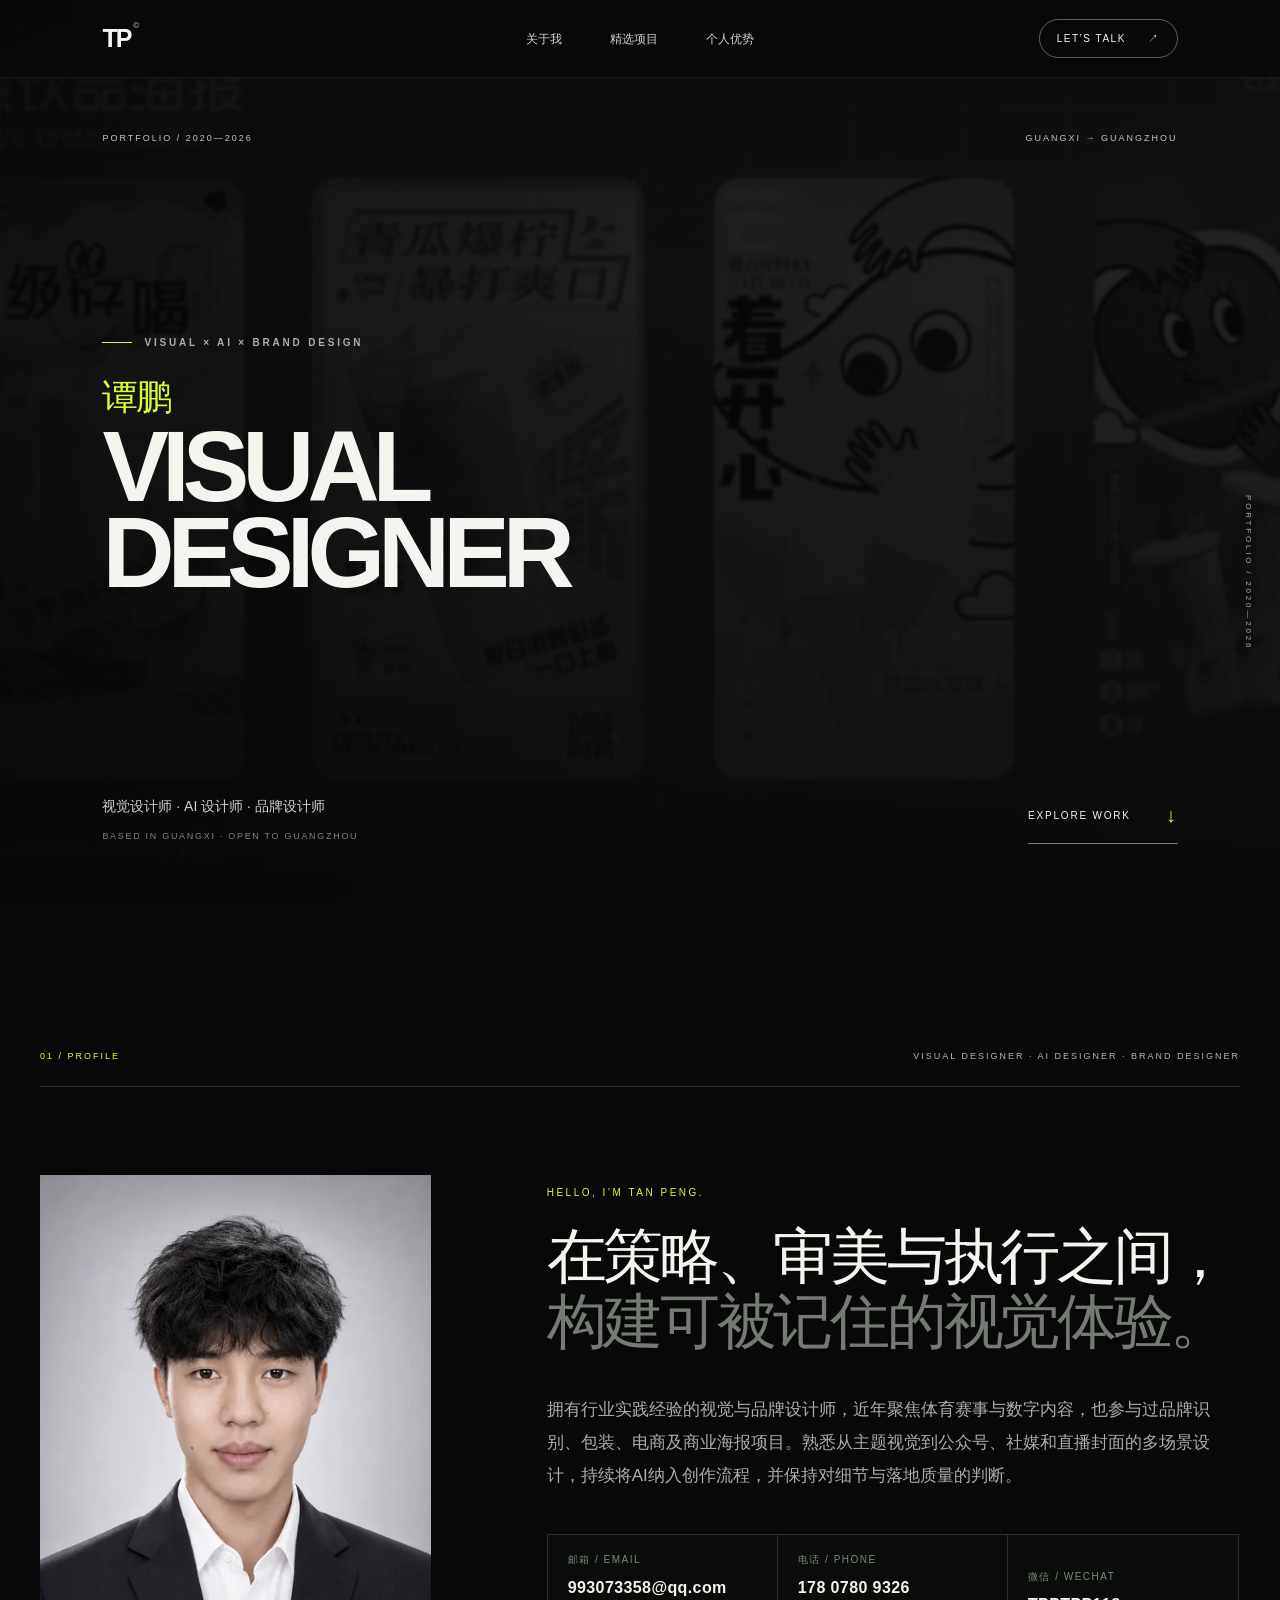
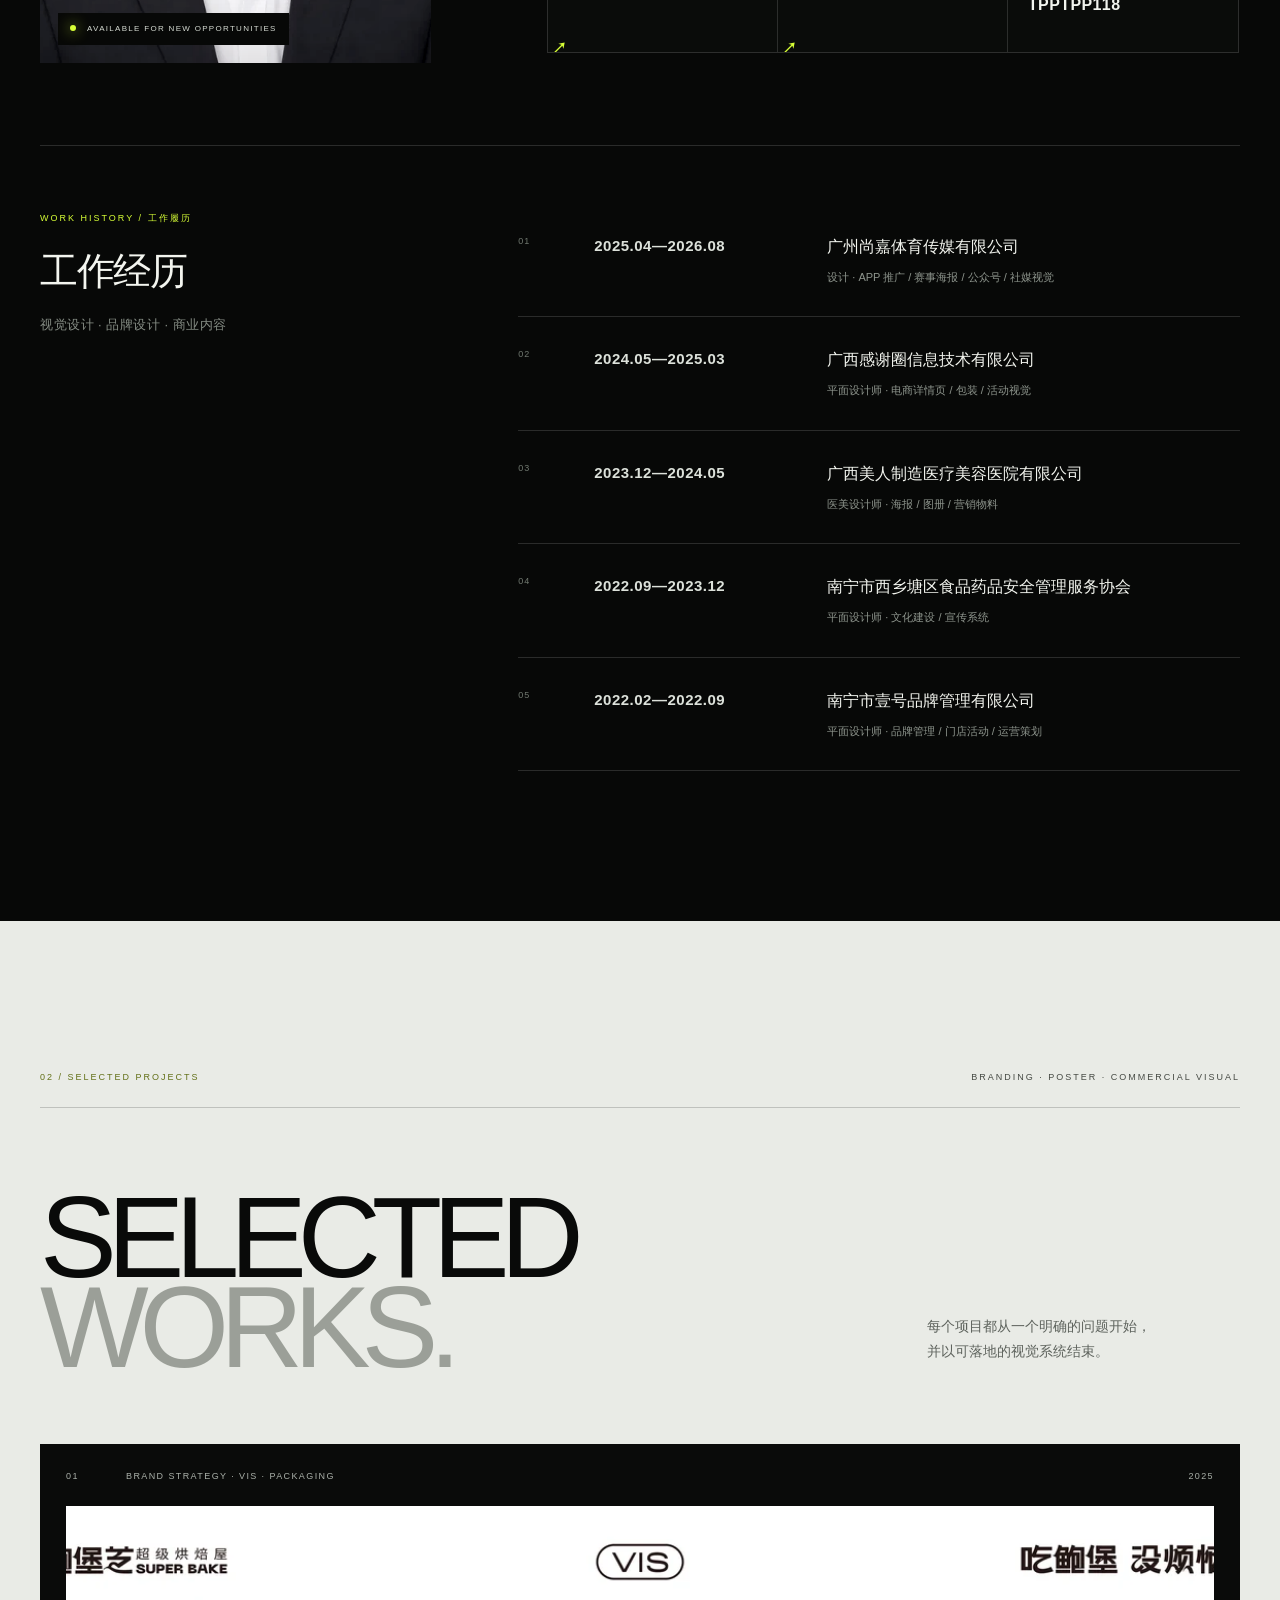
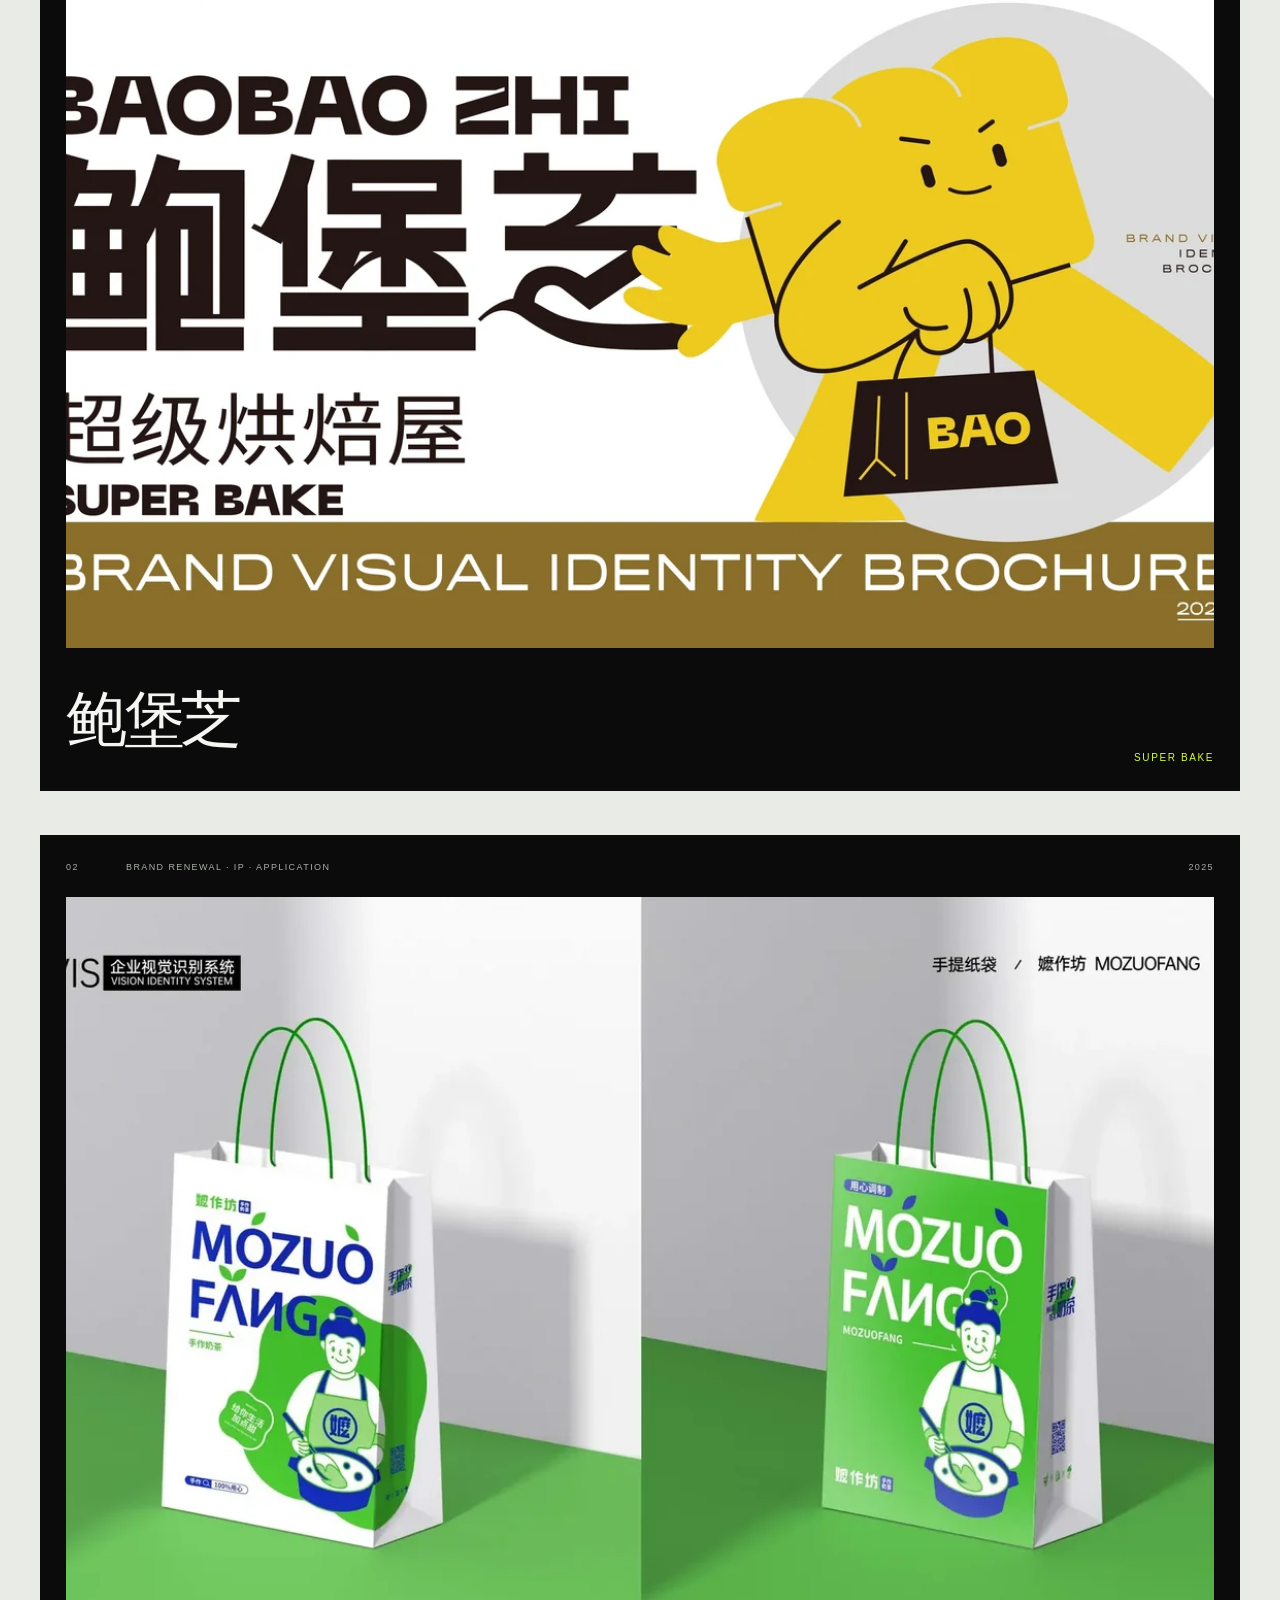
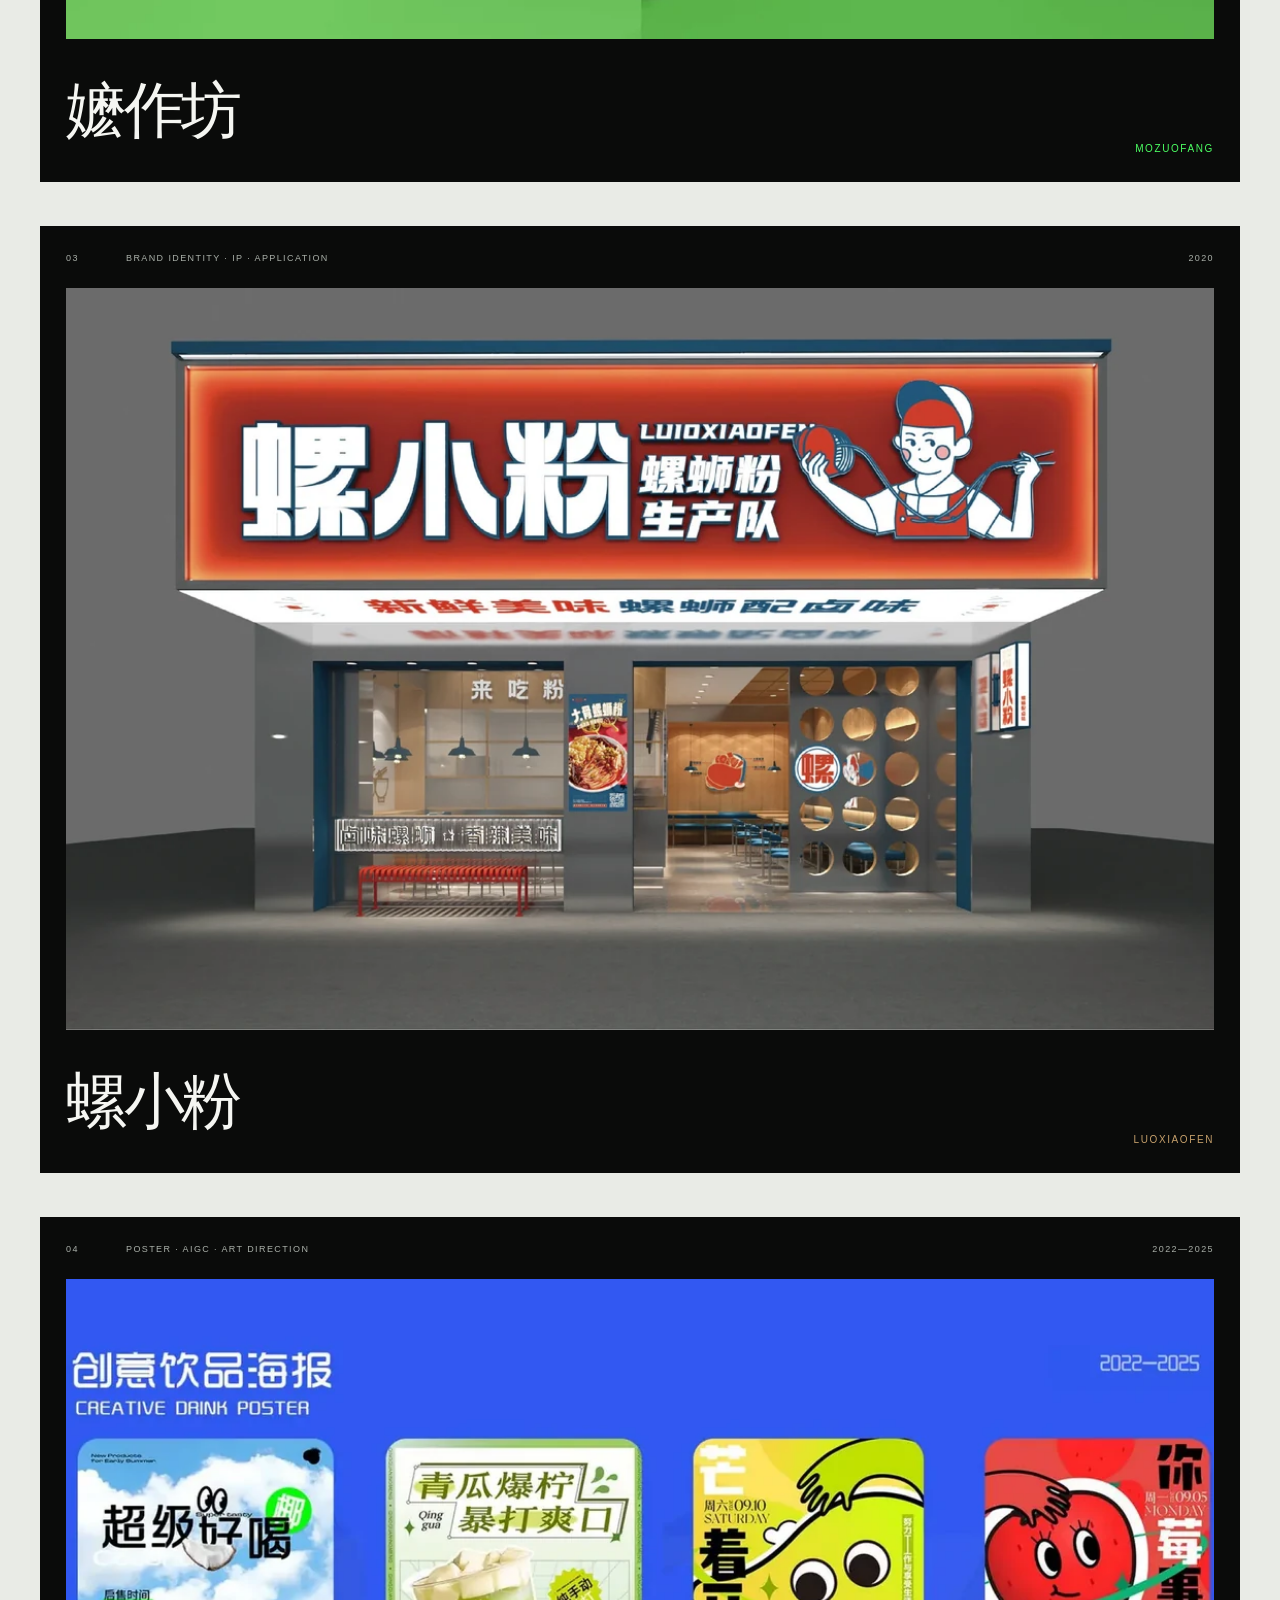
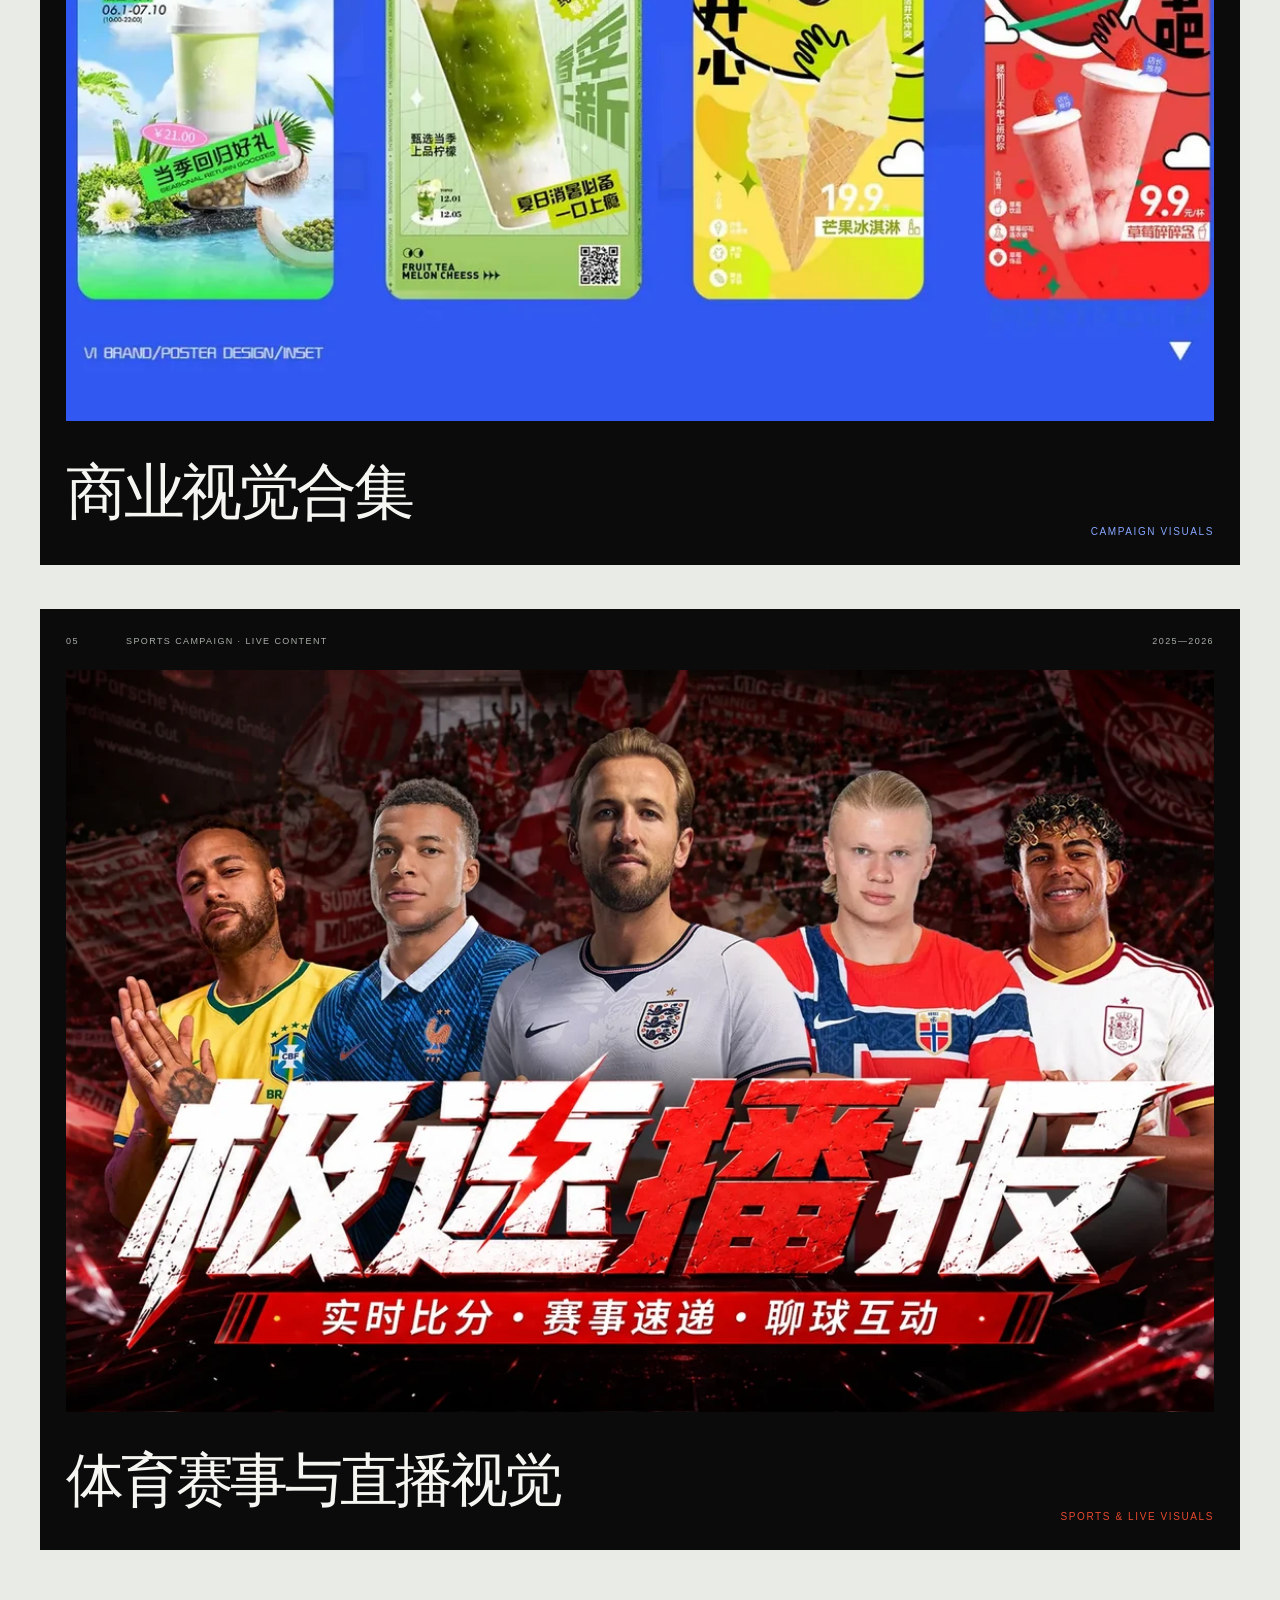
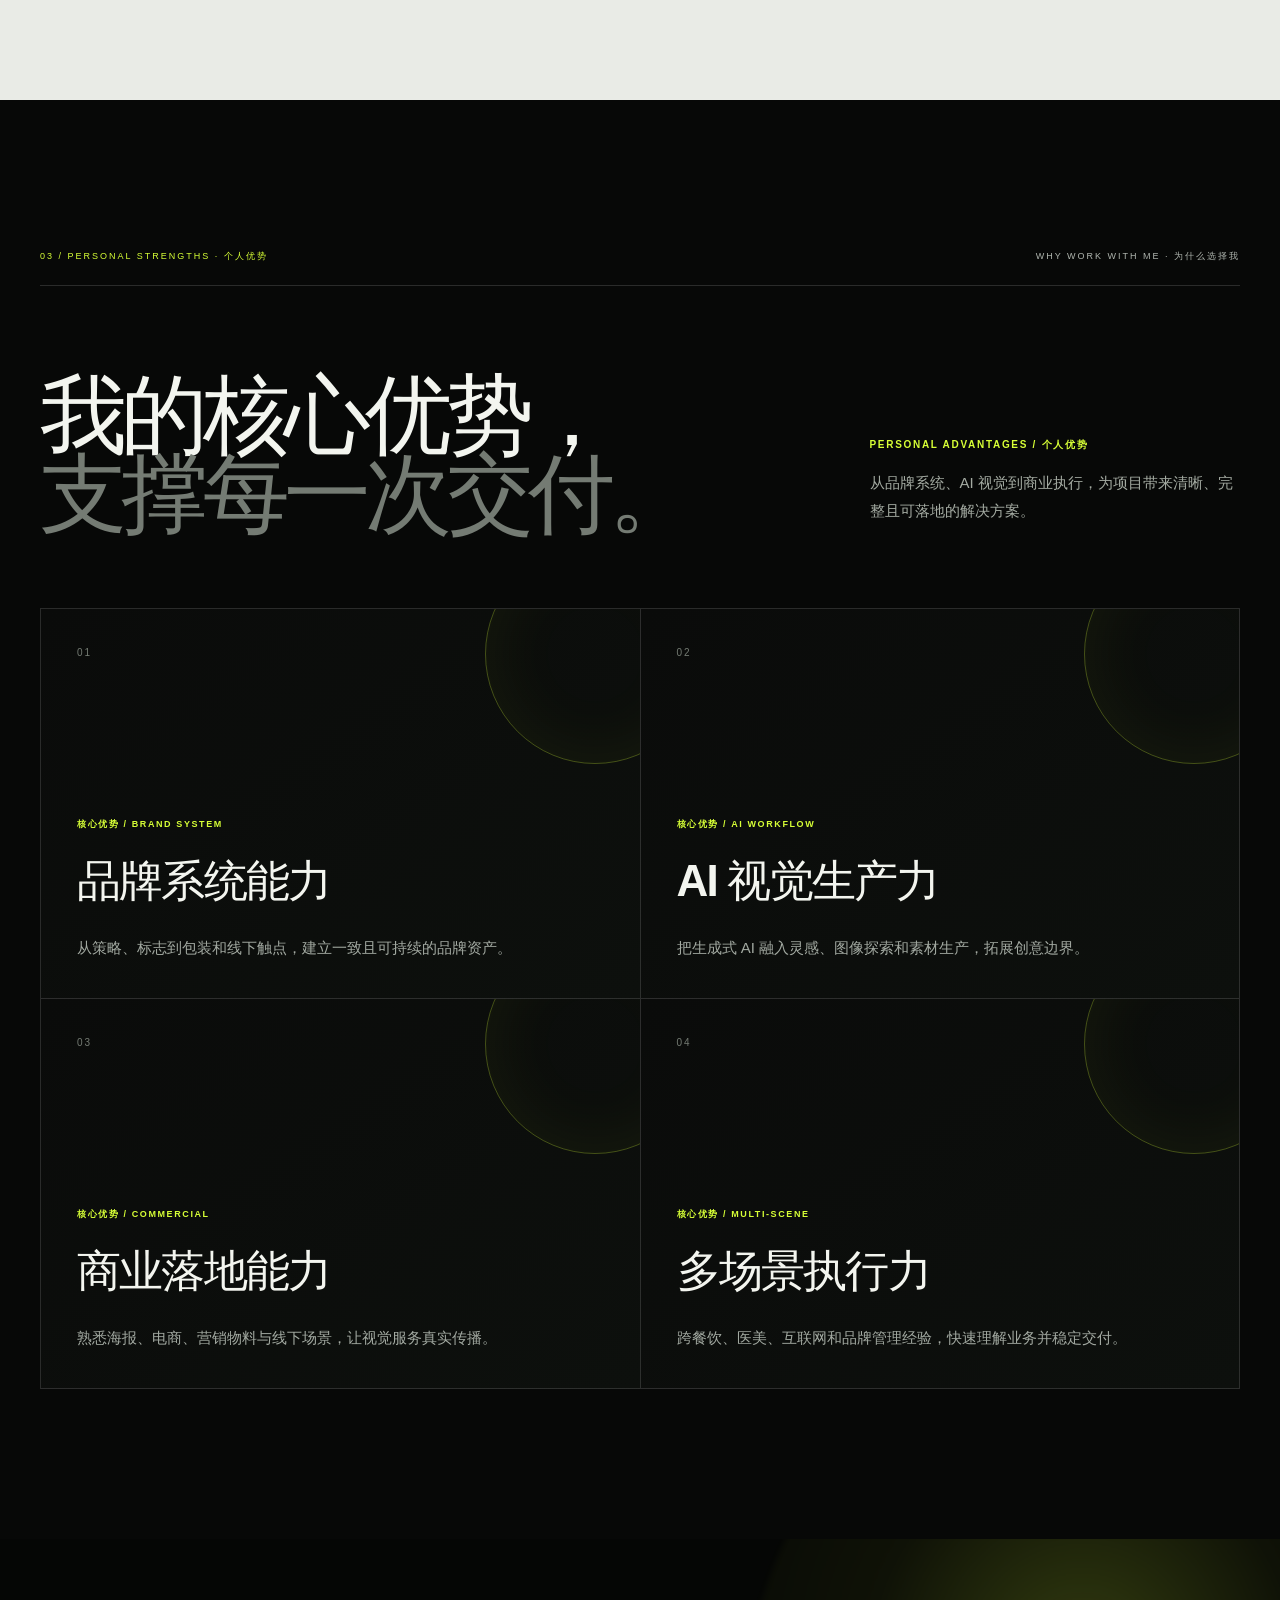
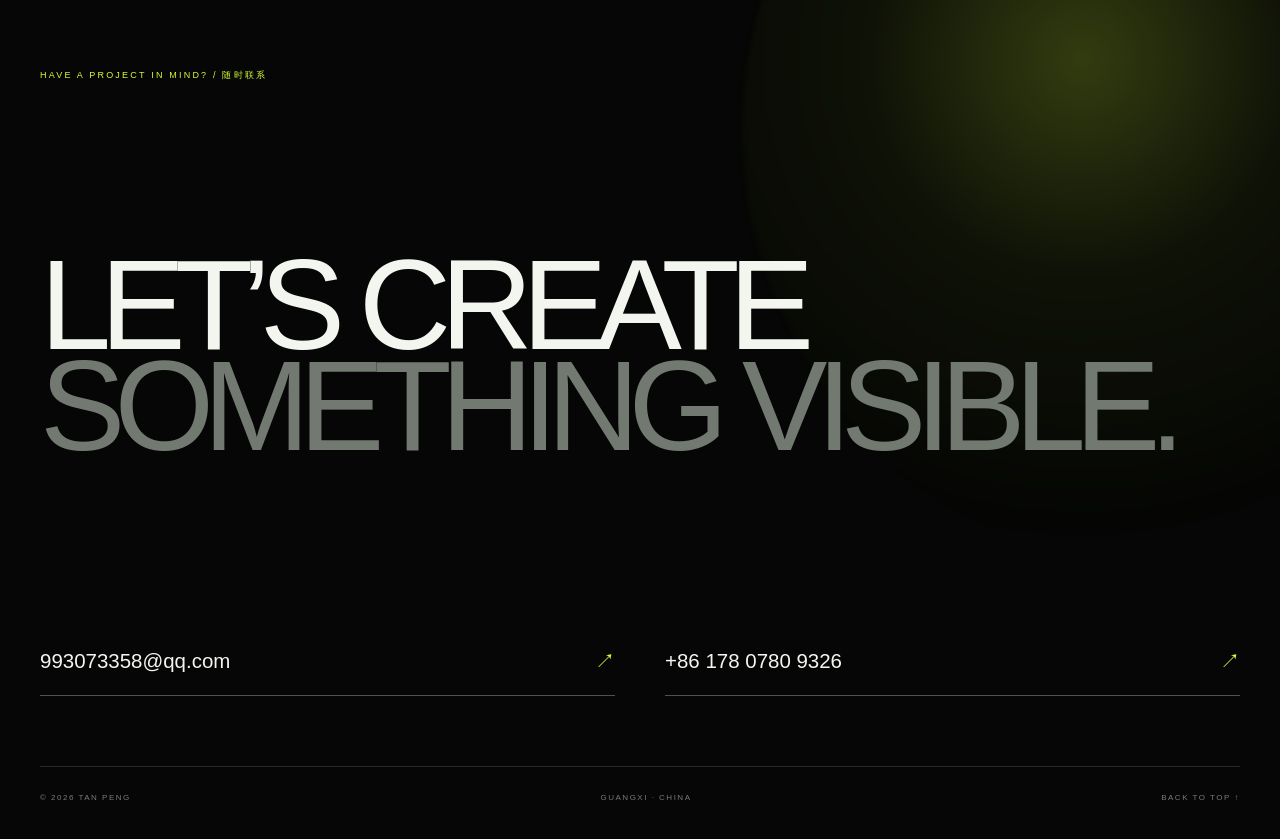
==== lite/index.html @ 080be30c "Refresh Super Bake cover and brand positioning artwork" ====
<!doctype html>
<html lang="zh-CN">
  <head>
    <meta charset="UTF-8" />
    <meta name="viewport" content="width=device-width, initial-scale=1.0" />
    <meta name="description" content="视觉设计师、AI设计师、品牌设计师谭鹏的个人作品集 V2 轻量版。" />
    <title>谭鹏 | Visual · AI · Brand Designer — V2 Lite</title>
    <script type="module" crossorigin src="./assets/index-BHKo-vGK.js?v=20261015-bao5"></script>
    <link rel="stylesheet" crossorigin href="./assets/index-DG2qx6yx.css?v=20261015-bao5">
    <link rel="stylesheet" href="./sports-case.css?v=20261015-bao5">
    <link rel="stylesheet" href="./baobao-case.css?v=20261015-bao5">
    <link rel="stylesheet" href="./mozuofang-case.css?v=20261015-bao5">
    <link rel="stylesheet" href="./luoxiaofen-case.css?v=20261015-bao5">
    <link rel="stylesheet" href="./site-cursor.css?v=20261015-bao5">
    <link rel="stylesheet" href="./case-controls.css?v=20261015-bao5">
    <link rel="stylesheet" href="./case-highlights.css?v=20261015-bao5">
    <link rel="stylesheet" href="./home-refinement.css?v=20261015-bao5">
    <link rel="stylesheet" href="./case-media-loader.css?v=20261015-bao5">
    <link rel="stylesheet" href="./hero-playback.css?v=20261015-bao5">
    <script type="module" src="./hero-playback.js?v=20261015-bao5"></script>
    <script type="module" src="./case-media-loader.js?v=20261015-bao5"></script>
    <script type="module" src="./home-refinement.js?v=20261015-bao5"></script>
    <script type="module" src="./case-highlights.js?v=20261015-bao5"></script>
    <script type="module" src="./sports-case.js?v=20261015-bao5"></script>
    <script type="module" src="./baobao-case.js?v=20261015-bao5"></script>
    <script type="module" src="./mozuofang-case.js?v=20261015-bao5"></script>
    <script type="module" src="./luoxiaofen-case.js?v=20261015-bao5"></script>
    <script type="module" src="./resume-update.js?v=20261015-bao5"></script>
  </head>
  <body><div id="root"></div></body>
</html>
---- lite/assets/index-DG2qx6yx.css ----
/*! tailwindcss v4.2.1 | MIT License | https://tailwindcss.com */
@layer theme{:root,:host{--font-sans:ui-sans-serif, system-ui, sans-serif, "Apple Color Emoji", "Segoe UI Emoji", "Segoe UI Symbol", "Noto Color Emoji";--font-mono:ui-monospace, SFMono-Regular, Menlo, Monaco, Consolas, "Liberation Mono", "Courier New", monospace;--spacing:.25rem;--default-font-family:var(--font-sans);--default-mono-font-family:var(--font-mono)}}@layer base{*,:after,:before,::backdrop{box-sizing:border-box;border:0 solid;margin:0;padding:0}::file-selector-button{box-sizing:border-box;border:0 solid;margin:0;padding:0}html,:host{-webkit-text-size-adjust:100%;tab-size:4;line-height:1.5;font-family:var(--default-font-family,ui-sans-serif, system-ui, sans-serif, "Apple Color Emoji", "Segoe UI Emoji", "Segoe UI Symbol", "Noto Color Emoji");font-feature-settings:var(--default-font-feature-settings,normal);font-variation-settings:var(--default-font-variation-settings,normal);-webkit-tap-highlight-color:transparent}hr{height:0;color:inherit;border-top-width:1px}abbr:where([title]){-webkit-text-decoration:underline dotted;text-decoration:underline dotted}h1,h2,h3,h4,h5,h6{font-size:inherit;font-weight:inherit}a{color:inherit;-webkit-text-decoration:inherit;-webkit-text-decoration:inherit;-webkit-text-decoration:inherit;-webkit-text-decoration:inherit;text-decoration:inherit}b,strong{font-weight:bolder}code,kbd,samp,pre{font-family:var(--default-mono-font-family,ui-monospace, SFMono-Regular, Menlo, Monaco, Consolas, "Liberation Mono", "Courier New", monospace);font-feature-settings:var(--default-mono-font-feature-settings,normal);font-variation-settings:var(--default-mono-font-variation-settings,normal);font-size:1em}small{font-size:80%}sub,sup{vertical-align:baseline;font-size:75%;line-height:0;position:relative}sub{bottom:-.25em}sup{top:-.5em}table{text-indent:0;border-color:inherit;border-collapse:collapse}:-moz-focusring{outline:auto}progress{vertical-align:baseline}summary{display:list-item}ol,ul,menu{list-style:none}img,svg,video,canvas,audio,iframe,embed,object{vertical-align:middle;display:block}img,video{max-width:100%;height:auto}button,input,select,optgroup,textarea{font:inherit;font-feature-settings:inherit;font-variation-settings:inherit;letter-spacing:inherit;color:inherit;opacity:1;background-color:#0000;border-radius:0}::file-selector-button{font:inherit;font-feature-settings:inherit;font-variation-settings:inherit;letter-spacing:inherit;color:inherit;opacity:1;background-color:#0000;border-radius:0}:where(select:is([multiple],[size])) optgroup{font-weight:bolder}:where(select:is([multiple],[size])) optgroup option{padding-inline-start:20px}::file-selector-button{margin-inline-end:4px}::placeholder{opacity:1}@supports (not ((-webkit-appearance:-apple-pay-button))) or (contain-intrinsic-size:1px){::placeholder{color:currentColor}@supports (color:color-mix(in lab, red, red)){::placeholder{color:color-mix(in oklab, currentcolor 50%, transparent)}}}textarea{resize:vertical}::-webkit-search-decoration{-webkit-appearance:none}::-webkit-date-and-time-value{min-height:1lh;text-align:inherit}::-webkit-datetime-edit{display:inline-flex}::-webkit-datetime-edit-fields-wrapper{padding:0}::-webkit-datetime-edit{padding-block:0}::-webkit-datetime-edit-year-field{padding-block:0}::-webkit-datetime-edit-month-field{padding-block:0}::-webkit-datetime-edit-day-field{padding-block:0}::-webkit-datetime-edit-hour-field{padding-block:0}::-webkit-datetime-edit-minute-field{padding-block:0}::-webkit-datetime-edit-second-field{padding-block:0}::-webkit-datetime-edit-millisecond-field{padding-block:0}::-webkit-datetime-edit-meridiem-field{padding-block:0}::-webkit-calendar-picker-indicator{line-height:1}:-moz-ui-invalid{box-shadow:none}button,input:where([type=button],[type=reset],[type=submit]){appearance:button}::file-selector-button{appearance:button}::-webkit-inner-spin-button{height:auto}::-webkit-outer-spin-button{height:auto}[hidden]:where(:not([hidden=until-found])){display:none!important}}@layer components;@layer utilities{.relative{position:relative}.start{inset-inline-start:var(--spacing)}.contents{display:contents}.hidden{display:none}.table{display:table}}:root{--v2-bg:#070807;--v2-panel:#0d0f0d;--v2-text:#f3f5ef;--v2-muted:#929991;--v2-line:#ffffff24;--v2-accent:#d7ff36;--v2-max:1700px}*{box-sizing:border-box}html{scroll-behavior:smooth;background:var(--v2-bg)}body{background:var(--v2-bg);color:var(--v2-text);margin:0;font-family:Arial,PingFang SC,Microsoft YaHei,sans-serif;overflow-x:hidden}a{color:inherit;text-decoration:none}button{font:inherit}.v2-root{background:var(--v2-bg);overflow:hidden}.v2-shell{width:min(calc(100% - 80px),var(--v2-max));margin-inline:auto}.v2-section{padding:150px 0}.v2-reveal{opacity:0;transition:opacity .85s,transform .85s cubic-bezier(.2,.7,.2,1);transform:translateY(34px)}.v2-reveal.is-in{opacity:1;transform:none}.v2-nav{z-index:70;height:84px;padding:0 max(40px,calc((100vw - var(--v2-max))/2));-webkit-backdrop-filter:blur(18px);backdrop-filter:blur(18px);background:#0506056b;border-bottom:1px solid #ffffff1f;grid-template-columns:1fr auto 1fr;align-items:center;display:grid;position:fixed;inset:0 0 auto}.v2-logo{align-items:flex-start;width:max-content;display:flex}.v2-logo b{letter-spacing:-2px;font-size:25px}.v2-logo span{color:var(--v2-accent);margin:2px 0 0 4px;font-size:8px}.v2-navlinks{letter-spacing:1.8px;color:#d0d4ce;gap:40px;font-size:10px;display:flex}.v2-navlinks a{transition:all .25s}.v2-navlinks a:hover{color:var(--v2-accent)}.v2-contact-button{letter-spacing:1.5px;border:1px solid #ffffff57;border-radius:50px;justify-self:end;padding:11px 17px;font-size:10px;transition:all .3s}.v2-contact-button span{margin-left:18px}.v2-contact-button:hover{color:#060706;background:var(--v2-accent);border-color:var(--v2-accent)}.v2-hero{background:#090a09;min-height:100vh;position:relative;overflow:hidden}.v2-hero-video{object-fit:cover;filter:grayscale(.85)saturate(.45)contrast(1.15)brightness(.52);width:100%;height:100%;position:absolute;inset:0;transform:scale(1.02)}.v2-video-shade{background:linear-gradient(90deg,#040504f0,#0405047a 54%,#0405043d),linear-gradient(#0000 40%,#030403cc);position:absolute;inset:0}.v2-grid{background-image:linear-gradient(#ffffff0d 1px,#0000 1px),linear-gradient(90deg,#ffffff0d 1px,#0000 1px);background-size:8.333vw 8.333vw;position:absolute;inset:0;-webkit-mask-image:linear-gradient(#000,#0000 88%);mask-image:linear-gradient(#000,#0000 88%)}.v2-hero-inner{z-index:2;flex-direction:column;min-height:100vh;padding:132px 0 56px;display:flex;position:relative}.v2-hero-topline{color:#c0c5be;letter-spacing:2px;justify-content:space-between;font-size:9px;display:flex}.v2-hero-title{margin:auto 0}.v2-hero-title p{color:var(--v2-accent);letter-spacing:3px;margin:0 0 25px;font-size:11px}.v2-hero-title h1{letter-spacing:-.085em;margin:0;font-size:clamp(76px,9.5vw,178px);font-weight:800;line-height:.76}.v2-hero-title h1 span{display:block}.v2-hero-title h1 span:nth-child(2){color:#0000;-webkit-text-stroke:1px #ffffffb8;padding-left:13vw}.v2-hero-bottom{justify-content:space-between;align-items:end;display:flex}.v2-hero-bottom p{color:#d5d8d3;margin:0;font-size:14px;line-height:1.7}.v2-hero-bottom a{letter-spacing:1.8px;border-bottom:1px solid #ffffff73;align-items:center;gap:35px;padding:13px 0;font-size:10px;display:flex}.v2-hero-bottom b{color:var(--v2-accent);font-size:20px}.v2-hero-index{z-index:2;writing-mode:vertical-rl;color:#a7ada5;letter-spacing:2.8px;font-size:8px;position:absolute;top:50%;right:25px}.v2-section-head{border-bottom:1px solid var(--v2-line);letter-spacing:2px;color:#b1b7b0;justify-content:space-between;padding-bottom:22px;font-size:9px;display:flex}.v2-section-head span{color:var(--v2-accent)}.v2-section-head p{margin:0}.v2-profile-grid{grid-template-columns:.72fr 1.28fr;gap:9vw;padding:88px 0 110px;display:grid}.v2-portrait{aspect-ratio:4/5;background:#c9cbc8;max-width:560px;margin:0;position:relative;overflow:hidden}.v2-portrait img{object-fit:cover;object-position:center 20%;filter:saturate(.58)contrast(1.07);width:100%;height:100%}.v2-portrait:after{content:"";position:absolute;inset:0;box-shadow:inset 0 0 110px #0000002e}.v2-portrait figcaption{z-index:2;color:#d6dbd3;letter-spacing:1.3px;background:#070807;padding:10px 12px;font-size:8px;position:absolute;bottom:18px;left:18px}.v2-portrait i{background:var(--v2-accent);width:6px;height:6px;box-shadow:0 0 14px var(--v2-accent);border-radius:50%;margin-right:8px;display:inline-block}.v2-profile-copy{align-self:center}.v2-kicker{color:var(--v2-accent);letter-spacing:2.5px;font-size:10px}.v2-profile-copy h2{letter-spacing:-.055em;margin:25px 0 38px;font-size:clamp(42px,4.7vw,78px);font-weight:550;line-height:1.08}.v2-profile-copy h2 em,.v2-cap-title h2 em{color:#747b73;font-style:normal;display:block}.v2-intro{color:#a9afa8;max-width:820px;margin:0;font-size:17px;line-height:1.95}.v2-personal-links{border:1px solid var(--v2-line);background:#0a0c0a;grid-template-columns:repeat(3,1fr);margin-top:42px;display:grid}.v2-personal-links a,.v2-personal-links>span{border-right:1px solid var(--v2-line);flex-direction:column;justify-content:center;gap:9px;min-height:92px;padding:17px 20px;display:flex;position:relative}.v2-personal-links>:last-child{border-right:0}.v2-personal-links small{color:#7f877e;letter-spacing:1.5px;font-size:9px}.v2-personal-links strong{color:#f1f4ee;letter-spacing:.4px;font-size:14px}.v2-personal-links b{color:var(--v2-accent);font-size:17px;position:absolute;top:50%;right:18px;transform:translateY(-50%)}.v2-stats{border-top:1px solid var(--v2-line);border-bottom:1px solid var(--v2-line);grid-template-columns:repeat(4,1fr);display:grid}.v2-stats div{border-right:1px solid var(--v2-line);flex-direction:column;justify-content:space-between;min-height:210px;padding:34px;display:flex}.v2-stats div:last-child{border:0}.v2-stats strong{letter-spacing:-5px;font-size:72px;font-weight:450;line-height:1}.v2-stats sup{color:var(--v2-accent);font-size:25px}.v2-stats span{color:#d8ddd5;grid-template-columns:auto 1fr;align-items:baseline;gap:0 8px;line-height:1.3;display:grid}.v2-stats span b{color:var(--v2-accent);font-size:13px}.v2-stats span em{letter-spacing:.4px;font-size:15px;font-style:normal;font-weight:600}.v2-stats span small{color:#777f76;letter-spacing:1.4px;grid-column:1/-1;margin-top:7px;font-size:8px}.v2-experience{grid-template-columns:.7fr 1.3fr;gap:7vw;padding-top:125px;display:grid}.v2-experience-title span{color:var(--v2-accent);letter-spacing:2px;font-size:9px}.v2-experience-title h3{letter-spacing:-.035em;margin:20px 0;font-size:38px;font-weight:500;line-height:1.25}.v2-experience-row{border-bottom:1px solid var(--v2-line);grid-template-columns:48px 205px 1fr;align-items:start;gap:28px;padding:31px 0;display:grid}.v2-experience-row>span{color:#717970;letter-spacing:1px;font-size:9px}.v2-experience-row time{color:#dce1da;letter-spacing:.5px;font-size:13px;font-weight:600}.v2-experience-row h4{margin:0 0 10px;font-size:16px;font-weight:500}.v2-experience-row p{color:#8e958d;margin:0;font-size:11px}.v2-work{color:#090a09;background:#e9ebe6}.v2-section-head.light{color:#454943;border-color:#0000002e}.v2-section-head.light span{color:#637018}.v2-work-title{grid-template-columns:1.45fr .55fr;align-items:end;gap:60px;padding:85px 0 72px;display:grid}.v2-work-title h2{letter-spacing:-.08em;margin:0;font-size:clamp(74px,9vw,152px);line-height:.78}.v2-work-title h2 em{color:#9b9f98;font-style:normal}.v2-work-title p{color:#5e635d;margin:0 0 8px;font-size:14px;line-height:1.8}.v2-project-list{flex-direction:column;gap:44px;display:flex}.v2-project-card{color:#f5f6f2;background:#0a0b0a;padding:26px}.v2-project-card button{width:100%;color:inherit;text-align:left;cursor:pointer;background:0 0;border:0;padding:0;display:block}.v2-project-meta{color:#aab0a9;letter-spacing:1.4px;grid-template-columns:60px 1fr auto;padding:0 0 22px;font-size:9px;display:grid}.v2-project-meta p{margin:0}.v2-project-image{background:#121412;height:min(58vw,820px);position:relative;overflow:hidden}.v2-project-image img{object-fit:cover;width:100%;height:100%;transition:transform 1s cubic-bezier(.2,.7,.2,1),filter .5s}.v2-project-image span{background:var(--project-accent);color:#080908;letter-spacing:1.5px;opacity:0;padding:14px 18px;font-size:9px;transition:all .4s;position:absolute;bottom:24px;right:24px;transform:translateY(20px)}.v2-project-card:hover img{filter:saturate(1.08);transform:scale(1.025)}.v2-project-card:hover .v2-project-image span{opacity:1;transform:none}.v2-project-name{justify-content:space-between;align-items:end;padding-top:25px;display:flex}.v2-project-name h3{letter-spacing:-.055em;margin:0;font-size:clamp(38px,4.8vw,78px)}.v2-project-name p{color:var(--project-accent);letter-spacing:1.6px;margin:0;font-size:10px}.v2-cap-title{grid-template-columns:1.35fr .65fr;align-items:end;gap:60px;padding:90px 0 75px;display:grid}.v2-cap-title h2{letter-spacing:-.065em;margin:0;font-size:clamp(52px,6.8vw,108px);line-height:.9}.v2-cap-title p{color:#a4aba2;max-width:520px;margin:0 0 8px;font-size:15px;line-height:1.85}.v2-cap-title p b{color:var(--v2-accent);letter-spacing:1.7px;margin-bottom:15px;font-size:10px;display:block}.v2-cap-grid{border-top:1px solid var(--v2-line);border-left:1px solid var(--v2-line);grid-template-columns:1fr 1fr;display:grid}.v2-cap-card{border-right:1px solid var(--v2-line);border-bottom:1px solid var(--v2-line);background:linear-gradient(145deg,#0a0b0a,#0d100d);flex-direction:column;justify-content:space-between;min-height:390px;padding:36px;display:flex;position:relative;overflow:hidden}.v2-cap-card>span{color:#747b73;letter-spacing:2px;font-size:10px}.v2-cap-card i{border:1px solid #d7ff3647;border-radius:50%;width:220px;height:220px;transition:all .6s;position:absolute;top:-65px;right:-65px;box-shadow:inset 0 0 75px #d7ff360f}.v2-cap-card:hover i{background:#d7ff360d;transform:scale(1.18)}.v2-cap-card small{color:var(--v2-accent);letter-spacing:1.6px;font-size:9px;font-weight:650}.v2-cap-card h3{letter-spacing:-.04em;margin:14px 0 20px;font-size:44px;font-weight:550}.v2-cap-card p{color:#a2a9a1;max-width:560px;margin:0;font-size:15px;line-height:1.85}.v2-footer{background:#050605;min-height:100vh;position:relative;overflow:hidden}.v2-footer-orb{filter:blur(3px);background:radial-gradient(circle at 38% 42%,#d7ff3638,#d7ff360d 28%,#0000 64%);border-radius:50%;width:70vw;height:70vw;position:absolute;top:-20vw;right:-28vw}.v2-footer-inner{z-index:2;flex-direction:column;justify-content:space-between;min-height:100vh;padding:130px 0 35px;display:flex;position:relative}.v2-footer-inner>p{color:var(--v2-accent);letter-spacing:2.2px;margin:0;font-size:9px}.v2-footer h2{letter-spacing:-.085em;margin:auto 0;font-size:clamp(72px,10vw,170px);line-height:.79}.v2-footer h2 em{color:#727971;font-style:normal}.v2-footer-contact{grid-template-columns:1fr 1fr;gap:50px;margin-bottom:70px;display:grid}.v2-footer-contact a{border-bottom:1px solid #ffffff4d;justify-content:space-between;padding:18px 0;font-size:clamp(17px,1.6vw,27px);display:flex}.v2-footer-contact span{color:var(--v2-accent)}.v2-footer-bottom{border-top:1px solid var(--v2-line);color:#777e77;letter-spacing:1.5px;justify-content:space-between;padding-top:25px;font-size:8px;display:flex}.v2-case{z-index:100;color:#f4f5f1;background:#070807;position:fixed;inset:0;overflow:auto}.v2-case>header{z-index:4;border-bottom:1px solid var(--v2-line);-webkit-backdrop-filter:blur(20px);backdrop-filter:blur(20px);letter-spacing:1.7px;background:#070807e0;justify-content:space-between;align-items:center;height:78px;padding:0 32px;font-size:9px;display:flex;position:sticky;top:0}.v2-case>header button{color:#fff;cursor:pointer;background:0 0;border:0;padding:0}.v2-case>header b{color:var(--v2-accent);margin-left:18px;font-size:22px}.v2-case-shell{width:min(calc(100% - 80px),var(--v2-max));margin:auto;padding:110px 0}.v2-case-title{padding-bottom:70px}.v2-case-title p{color:var(--case-accent);letter-spacing:1.7px;font-size:9px}.v2-case-title h2{letter-spacing:-.075em;margin:30px 0 0;font-size:clamp(68px,9vw,150px);line-height:.78}.v2-case-title small{color:#737a72;letter-spacing:2px;margin-top:24px;font-size:.14em;display:block}.v2-case-hero{margin:0}.v2-case-hero img{object-fit:cover;width:100%;max-height:880px;display:block}.v2-case-summary{border-bottom:1px solid var(--v2-line);grid-template-columns:1.4fr .6fr;gap:9vw;padding:110px 7vw;display:grid}.v2-case-summary p{letter-spacing:-.04em;margin:0;font-size:clamp(28px,3.2vw,52px);line-height:1.32}.v2-case-summary span{color:#8e958d;align-self:end;font-size:10px;line-height:1.8}.v2-case-thinking{background:#262926;grid-template-columns:1fr 1fr;gap:2px;display:grid}.v2-case-thinking article{background:#0b0c0b;padding:80px 7vw}.v2-case-thinking span{color:var(--v2-accent);letter-spacing:1.7px;font-size:8px}.v2-case-thinking h3{margin:54px 0 18px;font-size:34px;font-weight:500}.v2-case-thinking p{color:#979e96;max-width:600px;margin:0;font-size:14px;line-height:1.9}.v2-case-gallery{grid-template-columns:1fr 1fr;gap:30px;padding-top:100px;display:grid}.v2-case-gallery figure{margin:0}.v2-case-gallery figure.wide{grid-column:1/-1}.v2-case-gallery img{object-fit:cover;background:#151715;width:100%;height:100%;max-height:820px;display:block}.v2-case-gallery figcaption{color:#717870;letter-spacing:1.5px;padding-top:12px;font-size:8px}@media (width<=1000px){.v2-shell{width:min(calc(100% - 38px),var(--v2-max))}.v2-nav{grid-template-columns:1fr 1fr;height:70px;padding:0 19px}.v2-navlinks{display:none}.v2-hero-inner{padding-top:110px}.v2-hero-title h1{font-size:18vw}.v2-hero-title h1 span:nth-child(2){padding-left:0}.v2-hero-index{display:none}.v2-profile-grid,.v2-experience,.v2-work-title,.v2-cap-title,.v2-case-summary{grid-template-columns:1fr}.v2-portrait{max-width:100%}.v2-personal-links{grid-template-columns:1fr}.v2-personal-links a,.v2-personal-links>span{border-right:0;border-bottom:1px solid var(--v2-line)}.v2-personal-links>:last-child{border-bottom:0}.v2-stats{grid-template-columns:1fr 1fr}.v2-stats div:nth-child(2){border-right:0}.v2-experience-row{grid-template-columns:35px 1fr}.v2-experience-row time{font-size:12px}.v2-experience-row>div{grid-column:2}.v2-project-card{padding:15px}.v2-project-image{height:65vw}.v2-project-meta p{display:none}.v2-cap-grid,.v2-footer-contact,.v2-case-thinking,.v2-case-gallery{grid-template-columns:1fr}.v2-case-shell{width:calc(100% - 38px);padding-top:70px}.v2-case-gallery figure.wide{grid-column:auto}}@media (prefers-reduced-motion:reduce){html{scroll-behavior:auto}.v2-reveal{opacity:1;transform:none}.v2-hero-video{display:none}.v2-hero{background:#0a0b0a}}.v2-personal-links a,.v2-personal-links>span{min-height:100px}.v2-personal-links small{font-size:10px}.v2-personal-links strong{font-size:16px}.v2-experience-row time{font-size:15px}.v2-profile-grid{padding-bottom:82px}.v2-experience{border-top:1px solid var(--v2-line);padding-top:58px}.v2-experience-title p{color:#858c84;letter-spacing:.5px;margin:0;font-size:13px}.v2-profile-copy{isolation:isolate;border:1px solid #0000;margin:-34px;padding:34px;transition:border-color .35s,background-color .35s;position:relative;overflow:hidden}.v2-profile-copy:before{content:"";z-index:-1;opacity:0;background:radial-gradient(440px circle at var(--pointer-x,68%) var(--pointer-y,32%),#d7ff3621,#d7ff3609 34%,transparent 68%);transition:opacity .35s;position:absolute;inset:0}.v2-profile-copy h2,.v2-profile-copy h2 em,.v2-profile-copy .v2-intro{transition:transform .55s cubic-bezier(.2,.75,.2,1),color .4s}.v2-personal-links>a,.v2-personal-links>span{isolation:isolate;transition:background-color .32s,color .32s,transform .32s;overflow:hidden}.v2-personal-links>a:after,.v2-personal-links>span:after{content:"";z-index:0;background:var(--v2-accent);transform-origin:100%;transition:transform .42s cubic-bezier(.2,.75,.2,1);position:absolute;inset:0;transform:scaleX(0)}.v2-personal-links small,.v2-personal-links strong,.v2-personal-links b{z-index:1;transition:color .3s,transform .35s cubic-bezier(.2,.75,.2,1);position:relative}.v2-experience-row{isolation:isolate;transition:border-color .35s;position:relative;overflow:hidden}.v2-experience-row:before{content:"";z-index:0;transform-origin:100%;background:linear-gradient(90deg,#d7ff3621,#d7ff3609 62%,#0000);transition:transform .52s cubic-bezier(.2,.75,.2,1);position:absolute;inset:0;transform:scaleX(0)}.v2-experience-row:after{content:"";z-index:2;background:var(--v2-accent);width:2px;transition:transform .38s;position:absolute;top:18%;bottom:18%;left:0;transform:scaleY(0)}.v2-experience-row>span,.v2-experience-row>time,.v2-experience-row>div{z-index:1;transition:color .3s,transform .42s cubic-bezier(.2,.75,.2,1);position:relative}.v2-experience-row h4,.v2-experience-row p{transition:color .3s,transform .42s cubic-bezier(.2,.75,.2,1)}@media (hover:hover) and (pointer:fine){.v2-profile-copy:is(:hover,.is-pointer-active){background-color:#ffffff03;border-color:#d7ff362e}.v2-profile-copy:is(:hover,.is-pointer-active):before{opacity:1}.v2-profile-copy:is(:hover,.is-pointer-active) h2{transform:translate(8px)}.v2-profile-copy:is(:hover,.is-pointer-active) h2 em{color:#929b8f;transform:translate(18px)}.v2-profile-copy:is(:hover,.is-pointer-active) .v2-intro{color:#c0c6be;transform:translate(4px)}.v2-personal-links>a:hover,.v2-personal-links>span:hover{transform:translateY(-4px)}.v2-personal-links>a:hover:after,.v2-personal-links>span:hover:after{transform-origin:0;transform:scaleX(1)}.v2-personal-links>a:hover small,.v2-personal-links>span:hover small,.v2-personal-links>a:hover strong,.v2-personal-links>span:hover strong,.v2-personal-links>a:hover b{color:#080a07}.v2-personal-links>a:hover b{transform:translate(4px,-50%)rotate(45deg)}.v2-personal-links>.is-pointer-active{transform:translateY(-4px)}.v2-personal-links>.is-pointer-active:after{transform-origin:0;transform:scaleX(1)}.v2-personal-links>.is-pointer-active small,.v2-personal-links>.is-pointer-active strong,.v2-personal-links>a.is-pointer-active b{color:#080a07}.v2-personal-links>a.is-pointer-active b{transform:translate(4px,-50%)rotate(45deg)}.v2-personal-links>a:focus-visible{outline:2px solid var(--v2-accent);outline-offset:-2px}.v2-experience-row:is(:hover,.is-pointer-active){border-color:#d7ff3652}.v2-experience-row:is(:hover,.is-pointer-active):before{transform-origin:0;transform:scaleX(1)}.v2-experience-row:is(:hover,.is-pointer-active):after{transform:scaleY(1)}.v2-experience-row:is(:hover,.is-pointer-active)>span,.v2-experience-row:is(:hover,.is-pointer-active)>time{color:var(--v2-accent);transform:translate(12px)}.v2-experience-row:is(:hover,.is-pointer-active) h4{color:#fff;transform:translate(12px)}.v2-experience-row:is(:hover,.is-pointer-active) p{color:#bfc5bd;transform:translate(12px)}}@media (prefers-reduced-motion:reduce){.v2-profile-copy,.v2-profile-copy:before,.v2-profile-copy h2,.v2-profile-copy h2 em,.v2-profile-copy .v2-intro,.v2-personal-links>*,.v2-personal-links>a:after,.v2-personal-links>span:after,.v2-experience-row,.v2-experience-row:before,.v2-experience-row:after,.v2-experience-row>*{transition:none!important}.v2-profile-copy:before{display:none}}.v2-lite .v2-hero-static{filter:grayscale(.72)saturate(.58)contrast(1.12)brightness(.48);transform:scale(1.01)}.v2-lite .v2-reveal{transition-duration:.55s;transform:translateY(18px)}.v2-lite .v2-reveal.is-in{transform:none}.v2-lite .v2-profile-copy:before{display:none}.v2-lite .v2-logo span{letter-spacing:1px;margin-top:5px;font-size:6px}
---- lite/sports-case.css ----
.sports-project-card .v2-project-image img { object-position: center; }
.sports-project-card .v2-project-name { gap: 24px; }
.sports-project-card .v2-project-name h3 { font-size: clamp(30px, 4.5vw, 72px); }
.sports-case-modal .v2-case-title h2 { font-size: clamp(50px, 8vw, 126px); line-height: 1.02; }
.sports-case-modal .v2-case-hero img { max-height: none; aspect-ratio: 16 / 9; }
.sports-summary { align-items: end; }
.sports-case-intro { color: #b2b8b0; max-width: 850px; padding: 20px 7vw 75px; font-size: 17px; line-height: 1.9; }
.sports-group { border-top: 1px solid #363a36; padding: 82px 0 100px; }
.sports-group-heading { display: grid; grid-template-columns: 130px 1fr minmax(240px, 360px); gap: 30px; align-items: end; padding-bottom: 42px; }
.sports-group-heading span { color: #e84930; font-size: 12px; letter-spacing: .14em; }
.sports-group-heading h3 { margin: 0; font-size: clamp(32px, 4.6vw, 64px); font-weight: 600; letter-spacing: -.06em; }
.sports-group-heading p { color: #a5ada4; margin: 0 0 5px; font-size: 16px; line-height: 1.7; }
.sports-grid { display: grid; grid-template-columns: repeat(2, minmax(0, 1fr)); gap: 38px 28px; align-items: start; }
.sports-group--portrait .sports-grid, .sports-group--schedule .sports-grid { grid-template-columns: repeat(4, minmax(0, 1fr)); }
.sports-group--schedule .sports-grid { grid-template-columns: repeat(3, minmax(0, 1fr)); }
.sports-grid figure { display: flex; flex-direction: column; margin: 0; min-width: 0; }
.sports-media { display: flex; align-items: center; justify-content: center; width: 100%; aspect-ratio: 16 / 9; background: #1b1e1b; overflow: hidden; }
.sports-group--mixed .sports-grid figure:nth-child(-n+2) .sports-media { aspect-ratio: 2 / 1; }
.sports-group--mixed .sports-grid figure:nth-child(n+3) .sports-media { aspect-ratio: 1 / 1; }
.sports-group--portrait .sports-media, .sports-group--schedule .sports-media { aspect-ratio: 3 / 4; }
.sports-grid img { display: block; width: 100%; height: 100%; object-fit: contain; }
.sports-grid figcaption { color: #c4cac3; display: flex; flex-wrap: wrap; justify-content: space-between; gap: 8px; padding-top: 12px; font-size: 13px; line-height: 1.5; }
.sports-grid a { color: #e84930; text-decoration: none; white-space: nowrap; }
.sports-grid a:hover, .sports-grid a:focus-visible { text-decoration: underline; }
.sports-endnote { border-top: 1px solid #363a36; color: #8d958c; padding-top: 32px; font-size: 12px; letter-spacing: .18em; }
@media (max-width: 1000px) {
  .sports-group-heading { grid-template-columns: 1fr; gap: 13px; }
  .sports-group--portrait .sports-grid { grid-template-columns: repeat(2, minmax(0, 1fr)); }
  .sports-group--schedule .sports-grid { grid-template-columns: repeat(2, minmax(0, 1fr)); }
  .sports-project-card .v2-project-name { align-items: start; flex-direction: column; }
}
@media (max-width: 620px) {
  .sports-case-modal .v2-case-title h2 { font-size: clamp(42px, 12vw, 68px); }
  .sports-case-intro { padding: 12px 0 56px; font-size: 16px; }
  .sports-group { padding: 62px 0; }
  .sports-grid, .sports-group--portrait .sports-grid, .sports-group--schedule .sports-grid { grid-template-columns: 1fr; gap: 32px; }
  .sports-grid figcaption { font-size: 14px; }
}
---- lite/baobao-case.css ----
.baobao-case .baobao-gallery {
  display: block;
  padding-top: 80px;
}

.baobao-chapter + .baobao-chapter {
  margin-top: 90px;
}

.baobao-chapter-heading {
  display: grid;
  grid-template-columns: 130px 1fr minmax(260px, 390px);
  align-items: end;
  gap: 28px;
  padding: 38px 0;
  border-top: 1px solid var(--v2-line);
}

.baobao-chapter-heading > span {
  color: #f6ce00;
  font-size: 11px;
  letter-spacing: .12em;
}

.baobao-chapter-heading h3 {
  margin: 0;
  font-size: clamp(28px, 3.5vw, 54px);
  font-weight: 500;
  letter-spacing: -.05em;
  line-height: 1.2;
}

.baobao-chapter-heading > p {
  margin: 0;
  color: #a5ada4;
  font-size: 14px;
  line-height: 1.9;
}

.baobao-grid {
  display: grid;
  grid-template-columns: repeat(2, minmax(0, 1fr));
  align-items: start;
  gap: 44px 30px;
}

.baobao-image-link {
  display: block;
  background: #fff;
}

.baobao-case .baobao-grid > figure.wide {
  grid-column: 1 / -1;
}

.baobao-image-link:focus-visible {
  outline: 2px solid #f6ce00;
  outline-offset: 5px;
}

.baobao-case .baobao-grid img {
  width: 100%;
  height: auto;
  max-height: none;
  object-fit: contain;
  background: #fff;
}

/* The 1600px source has a white export strip on its last ten columns. */
.baobao-image-link--trim-right {
  overflow: hidden;
  background: #f8d101;
}
.baobao-case .baobao-image-link--trim-right img {
  width: calc(100% * 1600 / 1590);
  max-width: none;
}

.baobao-case .baobao-grid figcaption {
  padding-top: 16px;
  color: #c4cac3;
  font-size: 14px;
  letter-spacing: 0;
  line-height: 1.8;
}

.baobao-grid figcaption strong {
  font-weight: 500;
}

.baobao-grid figcaption p {
  margin: 5px 0 0;
  color: #a5ada4;
  font-size: 13px;
}

@media (max-width: 1000px) {
  .baobao-chapter-heading {
    grid-template-columns: 1fr;
    gap: 14px;
  }
}

@media (max-width: 700px) {
  .baobao-case .baobao-gallery { padding-top: 52px; }
  .baobao-chapter + .baobao-chapter { margin-top: 60px; }
  .baobao-chapter-heading { padding: 28px 0; }
  .baobao-grid { grid-template-columns: 1fr; gap: 32px; }
  .baobao-case .baobao-grid figure.wide { grid-column: 1 / -1; }
}
---- lite/mozuofang-case.css ----
.mozuofang-case .mozuofang-gallery {
  display: block;
  padding-top: 80px;
}

.mozuofang-chapter + .mozuofang-chapter {
  margin-top: 90px;
}

.mozuofang-chapter-heading {
  display: grid;
  grid-template-columns: 130px 1fr minmax(260px, 390px);
  align-items: end;
  gap: 28px;
  padding: 38px 0;
  border-top: 1px solid var(--v2-line);
}

.mozuofang-chapter-heading > span {
  color: #40bc2a;
  font-size: 11px;
  letter-spacing: .12em;
}

.mozuofang-chapter-heading h3 {
  margin: 0;
  font-size: clamp(28px, 3.5vw, 54px);
  font-weight: 500;
  letter-spacing: -.05em;
  line-height: 1.2;
}

.mozuofang-chapter-heading > p {
  margin: 0;
  color: #a5ada4;
  font-size: 14px;
  line-height: 1.9;
}

.mozuofang-grid {
  display: grid;
  grid-template-columns: repeat(2, minmax(0, 1fr));
  align-items: start;
  gap: 44px 30px;
}

.mozuofang-image-link {
  display: block;
  background: #fff;
}

.mozuofang-case .mozuofang-grid > figure.wide {
  grid-column: 1 / -1;
}

.mozuofang-image-link:focus-visible {
  outline: 2px solid #40bc2a;
  outline-offset: 5px;
}

.mozuofang-case .mozuofang-grid img {
  width: 100%;
  height: auto;
  max-height: none;
  object-fit: contain;
  background: #fff;
}

.mozuofang-case .mozuofang-grid figcaption {
  padding-top: 16px;
  color: #c4cac3;
  font-size: 14px;
  letter-spacing: 0;
  line-height: 1.8;
}

.mozuofang-grid figcaption strong {
  font-weight: 500;
}

.mozuofang-grid figcaption p {
  margin: 5px 0 0;
  color: #a5ada4;
  font-size: 13px;
}

@media (max-width: 1000px) {
  .mozuofang-chapter-heading {
    grid-template-columns: 1fr;
    gap: 14px;
  }
}

@media (max-width: 700px) {
  .mozuofang-case .mozuofang-gallery { padding-top: 52px; }
  .mozuofang-chapter + .mozuofang-chapter { margin-top: 60px; }
  .mozuofang-chapter-heading { padding: 28px 0; }
  .mozuofang-grid { grid-template-columns: 1fr; gap: 32px; }
  .mozuofang-case .mozuofang-grid figure.wide { grid-column: 1 / -1; }
}
---- lite/luoxiaofen-case.css ----
.luoxiaofen-case .luoxiaofen-gallery {
  display: block;
  padding-top: 80px;
}

.luoxiaofen-chapter + .luoxiaofen-chapter {
  margin-top: 90px;
}

.luoxiaofen-chapter-heading {
  display: grid;
  grid-template-columns: 130px 1fr minmax(260px, 390px);
  align-items: end;
  gap: 28px;
  padding: 38px 0;
  border-top: 1px solid var(--v2-line);
}

.luoxiaofen-chapter-heading > span {
  color: #c6a06b;
  font-size: 11px;
  letter-spacing: .12em;
}

.luoxiaofen-chapter-heading h3 {
  margin: 0;
  font-size: clamp(28px, 3.5vw, 54px);
  font-weight: 500;
  letter-spacing: -.05em;
  line-height: 1.2;
}

.luoxiaofen-chapter-heading > p {
  margin: 0;
  color: #a5ada4;
  font-size: 14px;
  line-height: 1.9;
}

.luoxiaofen-grid {
  display: grid;
  grid-template-columns: repeat(2, minmax(0, 1fr));
  align-items: start;
  gap: 44px 30px;
}

.luoxiaofen-image-link {
  display: block;
  background: #fff;
}

.luoxiaofen-case .luoxiaofen-grid > figure.wide {
  grid-column: 1 / -1;
}

.luoxiaofen-image-link:focus-visible {
  outline: 2px solid #c6a06b;
  outline-offset: 5px;
}

.luoxiaofen-case .luoxiaofen-grid img {
  width: 100%;
  height: auto;
  max-height: none;
  object-fit: contain;
  background: #fff;
}

.luoxiaofen-case .luoxiaofen-grid figcaption {
  padding-top: 16px;
  color: #c4cac3;
  font-size: 14px;
  letter-spacing: 0;
  line-height: 1.8;
}

.luoxiaofen-grid figcaption strong {
  font-weight: 500;
}

.luoxiaofen-grid figcaption p {
  margin: 5px 0 0;
  color: #a5ada4;
  font-size: 13px;
}

@media (max-width: 1000px) {
  .luoxiaofen-chapter-heading {
    grid-template-columns: 1fr;
    gap: 14px;
  }
}

@media (max-width: 700px) {
  .luoxiaofen-case .luoxiaofen-gallery { padding-top: 52px; }
  .luoxiaofen-chapter + .luoxiaofen-chapter { margin-top: 60px; }
  .luoxiaofen-chapter-heading { padding: 28px 0; }
  .luoxiaofen-grid { grid-template-columns: 1fr; gap: 32px; }
  .luoxiaofen-case .luoxiaofen-grid figure.wide { grid-column: 1 / -1; }
}

.luoxiaofen-project-card .v2-project-image img { object-position: center; }
.luoxiaofen-close:focus-visible { outline: 2px solid #c6a06b; outline-offset: 5px; }
---- lite/site-cursor.css ----
@media (hover: hover) and (pointer: fine) {
  html,
  body,
  body * {
    cursor: url("./site-cursor.svg") 3 3, default !important;
  }

  a,
  button,
  [role="button"],
  [tabindex] {
    cursor: url("./site-cursor.svg") 3 3, pointer !important;
  }

  input,
  textarea,
  [contenteditable="true"] {
    cursor: text !important;
  }
}
---- lite/case-controls.css ----
/* Shared close-button treatment for every V2 project dialog. */
.v2-case > header button {
  display: inline-flex;
  align-items: center;
  justify-content: center;
  gap: 10px;
  min-width: 142px;
  min-height: 44px;
  padding: 8px 16px;
  border: 1px solid rgba(215, 255, 54, .6);
  border-radius: 999px;
  background: rgba(215, 255, 54, .09);
  color: #f4f5f1;
  font-size: 12px;
  font-weight: 500;
  letter-spacing: .08em;
  line-height: 1;
  cursor: pointer;
  transition: background-color .22s ease, border-color .22s ease,
    color .22s ease, box-shadow .22s ease, transform .22s ease;
}

.v2-case > header button::before {
  content: "关闭";
  letter-spacing: 0;
}

.v2-case > header button b {
  display: inline-block;
  margin-left: 0;
  color: #d7ff36;
  font-size: 24px;
  line-height: 1;
  transition: color .22s ease, transform .3s ease;
}

.v2-case > header button:focus-visible {
  border-color: #d7ff36;
  background: #d7ff36;
  color: #070807;
  outline: 2px solid #d7ff36;
  outline-offset: 4px;
  box-shadow: 0 0 24px rgba(215, 255, 54, .2);
}

.v2-case > header button:focus-visible b {
  color: #070807;
  transform: rotate(90deg);
}

@media (hover: hover) and (pointer: fine) {
  .v2-case > header button:hover {
    border-color: #d7ff36;
    background: #d7ff36;
    color: #070807;
    box-shadow: 0 8px 26px rgba(215, 255, 54, .2);
    transform: translateY(-2px);
  }

  .v2-case > header button:hover b {
    color: #070807;
    transform: rotate(90deg);
  }
}

.v2-case > header button:active {
  transform: translateY(0) scale(.97);
}

@media (max-width: 700px) {
  .v2-case > header { padding-inline: 19px; }
  .v2-case > header button { min-width: 136px; padding-inline: 14px; }
}

@media (prefers-reduced-motion: reduce) {
  .v2-case > header button,
  .v2-case > header button b { transition: none; }
  .v2-case > header button:hover,
  .v2-case > header button:active,
  .v2-case > header button:focus-visible b,
  .v2-case > header button:hover b { transform: none; }
}
---- lite/case-highlights.css ----
/* Match the profile's green glow and gentle text movement in every case. */
.v2-case-summary,
.v2-case-thinking > article,
.sports-case-intro {
  position: relative;
  isolation: isolate;
  overflow: hidden;
  transition: background-color .35s ease, box-shadow .35s ease;
}

.v2-case-summary::before,
.sports-case-intro::before {
  content: "";
  position: absolute;
  inset: 0;
  z-index: -1;
  opacity: 0;
  background: radial-gradient(440px circle at var(--case-pointer-x, 55%) var(--case-pointer-y, 40%), #d7ff3621, #d7ff3609 34%, transparent 68%);
  transition: opacity .35s ease;
  pointer-events: none;
}

.v2-case-thinking > article::before {
  content: "";
  position: absolute;
  inset: 0;
  z-index: -1;
  background: linear-gradient(90deg, #d7ff3621, #d7ff3609 62%, transparent);
  transform: scaleX(0);
  transform-origin: right;
  transition: transform .52s cubic-bezier(.2, .75, .2, 1);
  pointer-events: none;
}

.v2-case-thinking > article::after {
  content: "";
  position: absolute;
  left: 0;
  top: 18%;
  bottom: 18%;
  width: 2px;
  background: #d7ff36;
  transform: scaleY(0);
  transition: transform .38s ease;
  pointer-events: none;
}

.v2-case-summary > p,
.v2-case-summary > span,
.v2-case-thinking > article > span,
.v2-case-thinking > article > h3,
.v2-case-thinking > article > p {
  transition: color .35s ease, transform .5s cubic-bezier(.2, .75, .2, 1);
}

@media (hover: hover) and (pointer: fine) {
  .v2-case-summary:hover,
  .sports-case-intro:hover {
    background-color: #ffffff03;
    box-shadow: inset 0 0 0 1px #d7ff362e;
  }

  .v2-case-thinking > article:hover {
    background-color: #0e100d;
    box-shadow: inset 0 0 0 1px #d7ff362e;
  }

  .v2-case-summary:hover::before,
  .sports-case-intro:hover::before { opacity: 1; }

  .v2-case-summary:hover > p {
    color: #d7ff36;
    transform: translateX(8px);
  }

  .v2-case-summary:hover > span {
    color: #bfc5bd;
    transform: translateX(4px);
  }

  .v2-case-thinking > article:hover::before {
    transform: scaleX(1);
    transform-origin: left;
  }

  .v2-case-thinking > article:hover::after { transform: scaleY(1); }

  .v2-case-thinking > article:hover > span,
  .v2-case-thinking > article:hover > h3 {
    color: #d7ff36;
    transform: translateX(8px);
  }

  .v2-case-thinking > article:hover > p {
    color: #bfc5bd;
    transform: translateX(4px);
  }

  .sports-case-intro:hover { color: #d0d7cb; }
}

@media (prefers-reduced-motion: reduce) {
  .v2-case-summary,
  .v2-case-summary::before,
  .v2-case-summary > p,
  .v2-case-summary > span,
  .v2-case-thinking > article,
  .v2-case-thinking > article::before,
  .v2-case-thinking > article::after,
  .v2-case-thinking > article > span,
  .v2-case-thinking > article > h3,
  .v2-case-thinking > article > p,
  .sports-case-intro,
  .sports-case-intro::before { transition: none; }

  .v2-case-summary:hover > p,
  .v2-case-summary:hover > span,
  .v2-case-thinking > article:hover > span,
  .v2-case-thinking > article:hover > h3,
  .v2-case-thinking > article:hover > p { transform: none; }
}
---- lite/home-refinement.css ----
.v2-nav {
  height: 78px;
  padding-inline: max(8%, calc((100% - 1900px) / 2));
  background: #070807e0;
  border-bottom-color: #ffffff12;
}

.v2-logo span { color: #d8ddd5; font-size: 8px; margin: 0 0 0 3px; }
.v2-navlinks { gap: 22px; font-size: 12px; letter-spacing: 0; }
.v2-navlinks a {
  position: relative;
  padding: 11px 13px;
  border-radius: 5px;
  transition: color .3s ease, background-color .3s ease, transform .3s ease;
}
.v2-navlinks a::after {
  content: "";
  position: absolute;
  left: 13px;
  right: 13px;
  bottom: 3px;
  height: 1px;
  background: #d7ff36;
  transform: scaleX(0);
  transform-origin: left;
  transition: transform .3s ease;
}
.v2-navlinks a:focus-visible {
  color: #d7ff36;
  background: #d7ff3610;
  outline: 1px solid #d7ff3670;
  outline-offset: 3px;
}
.v2-navlinks a:focus-visible::after { transform: scaleX(1); }

/* Keep imagery atmospheric and subdued across light and dark project scenes. */
.v2-hero .v2-hero-video,
.v2-lite .v2-hero .v2-hero-static {
  filter: grayscale(1) saturate(0) contrast(.9) brightness(.3) blur(1.5px);
  opacity: .65;
  transform: scale(1.02);
}
.v2-video-shade {
  background: linear-gradient(90deg, #040504b8, #04050461 54%, #0405044d),
    linear-gradient(180deg, #04050433, transparent 32%, #04050499 100%);
}
.v2-grid { opacity: .4; }
.v2-hero-inner.v2-shell {
  width: 84%;
  max-width: 1900px;
  padding-top: 132px;
  padding-bottom: 56px;
  min-height: 100svh;
}
.v2-hero-topline { display: flex; }
.v2-hero-title { margin: auto 0; padding-block: 48px; }
.v2-hero-title .home-kicker {
  display: flex;
  align-items: center;
  gap: 12px;
  margin: 0 0 clamp(24px, 3vh, 40px);
  color: #a9b0a6;
  font-size: 10px;
  font-weight: 600;
  letter-spacing: 2.8px;
}
.home-kicker::before { content: ""; width: 30px; height: 1px; background: #d7ff36; }
.v2-hero-title .home-name {
  color: #d7ff36;
  font-size: clamp(34px, 2.8vw, 64px);
  font-weight: 500;
  line-height: 1.15;
  letter-spacing: -.06em;
  margin: 0 0 5px;
}
.v2-hero-title h1 {
  font-size: clamp(76px, 7.8vw, 180px);
  letter-spacing: -.07em;
  line-height: .87;
}
.v2-hero-title h1 span:nth-child(2) {
  padding-left: 0;
  color: #f4f5f1;
  -webkit-text-stroke: 0;
}
.v2-hero-bottom { margin-top: 0; align-items: end; }
.v2-hero-bottom p { font-size: 14px; color: #cdd2c9; }
.v2-hero-bottom p small {
  display: block;
  margin-top: 10px;
  color: #7d8579;
  font-size: 9px;
  letter-spacing: 1.7px;
}
.v2-hero-bottom a {
  width: auto;
  height: auto;
  min-height: 44px;
  padding: 13px 0;
  display: flex;
  align-items: center;
  gap: 35px;
  border: 0;
  border-bottom: 1px solid #ffffff73;
  border-radius: 0;
  font-size: 10px;
  letter-spacing: 1.8px;
  white-space: nowrap;
  transition: color .3s ease, border-color .3s ease;
}
.v2-hero-bottom b { color: #d7ff36; font-size: 20px; font-weight: 400; transition: transform .3s ease; }
.v2-hero-bottom a:focus-visible { outline: 1px solid #d7ff3670; outline-offset: 6px; }
.v2-hero-index { top: 55%; right: 2vw; }

@media (hover: hover) and (pointer: fine) {
  .v2-navlinks a:hover { color: #d7ff36; background: #d7ff3610; transform: translateY(-2px); }
  .v2-navlinks a:hover::after { transform: scaleX(1); }
  .v2-hero-bottom a:hover { color: #d7ff36; border-color: #d7ff36; }
  .v2-hero-bottom a:hover b { color: #d7ff36; transform: translateY(4px); }
}

@media (max-width: 1000px) {
  .v2-nav { padding-inline: 5%; }
  .v2-navlinks { display: flex; gap: 8px; }
  .v2-hero-inner.v2-shell { width: 90%; }
}
@media (max-width: 600px) {
  .v2-nav { height: 70px; padding-inline: 19px; grid-template-columns: auto 1fr auto; gap: 8px; }
  .v2-navlinks { justify-content: center; gap: 0; font-size: 10px; }
  .v2-navlinks a { padding: 10px 6px; white-space: nowrap; }
  .v2-navlinks a::after { left: 6px; right: 6px; }
  .v2-contact-button { font-size: 8px; padding: 9px; letter-spacing: .5px; white-space: nowrap; }
  .v2-contact-button span { margin-left: 5px; }
  .v2-hero-inner.v2-shell { width: calc(100% - 38px); padding-top: 116px; padding-bottom: 38px; }
  .v2-hero-topline { font-size: 7px; letter-spacing: 1px; gap: 12px; }
  .v2-hero-title { padding-block: 46px; }
  .v2-hero-title .home-kicker { font-size: 8px; letter-spacing: 1.5px; margin-bottom: 28px; }
  .v2-hero-title .home-name { font-size: 32px; }
  .v2-hero-title h1 { font-size: 15.4vw; }
  .v2-hero-bottom { margin-top: 0; gap: 12px; }
  .v2-hero-bottom p { font-size: 10px; flex: 1; min-width: 0; }
  .v2-hero-bottom p small { font-size: 7px; letter-spacing: .8px; }
  .v2-hero-bottom a { min-width: 112px; flex: 0 0 auto; font-size: 8px; letter-spacing: 1px; gap: 14px; }
}

@media (prefers-reduced-motion: reduce) {
  .v2-navlinks a, .v2-navlinks a::after, .v2-hero-bottom a, .v2-hero-bottom b { transition: none; }
  .v2-navlinks a:hover, .v2-hero-bottom a:hover b { transform: none; }
}
---- lite/case-media-loader.css ----
/* Reserve the real image area while the first response is still arriving. */
.v2-case-hero { position: relative; }
.v2-case img.case-media-pending {
  background: #151a13;
  color: transparent;
}
.v2-case-hero.case-media-pending::after {
  content: "图片载入中…";
  position: absolute;
  inset: 0;
  display: grid;
  place-items: center;
  color: #929d89;
  font-size: 13px;
  letter-spacing: .06em;
  pointer-events: none;
}
---- lite/hero-playback.css ----
.hero-playback-button {
  position: absolute;
  right: max(8%, calc((100% - 1900px) / 2));
  bottom: 120px;
  z-index: 3;
  min-height: 44px;
  padding: 10px 14px;
  border: 1px solid #d7ff3647;
  border-radius: 24px;
  background: #070807b8;
  color: #cbd2bf;
  font: inherit;
  font-size: 10px;
  letter-spacing: .5px;
  cursor: pointer;
}
.hero-playback-button[hidden] { display: none; }
.hero-playback-button::before { content: "▶"; color: #d7ff36; margin-right: 8px; }
.hero-playback-button:focus-visible { outline: 1px solid #d7ff36; outline-offset: 4px; }
@media (max-width: 1000px) {
  .hero-playback-button { right: 5%; }
}
@media (max-width: 600px) {
  .hero-playback-button { right: 19px; bottom: 112px; }
}
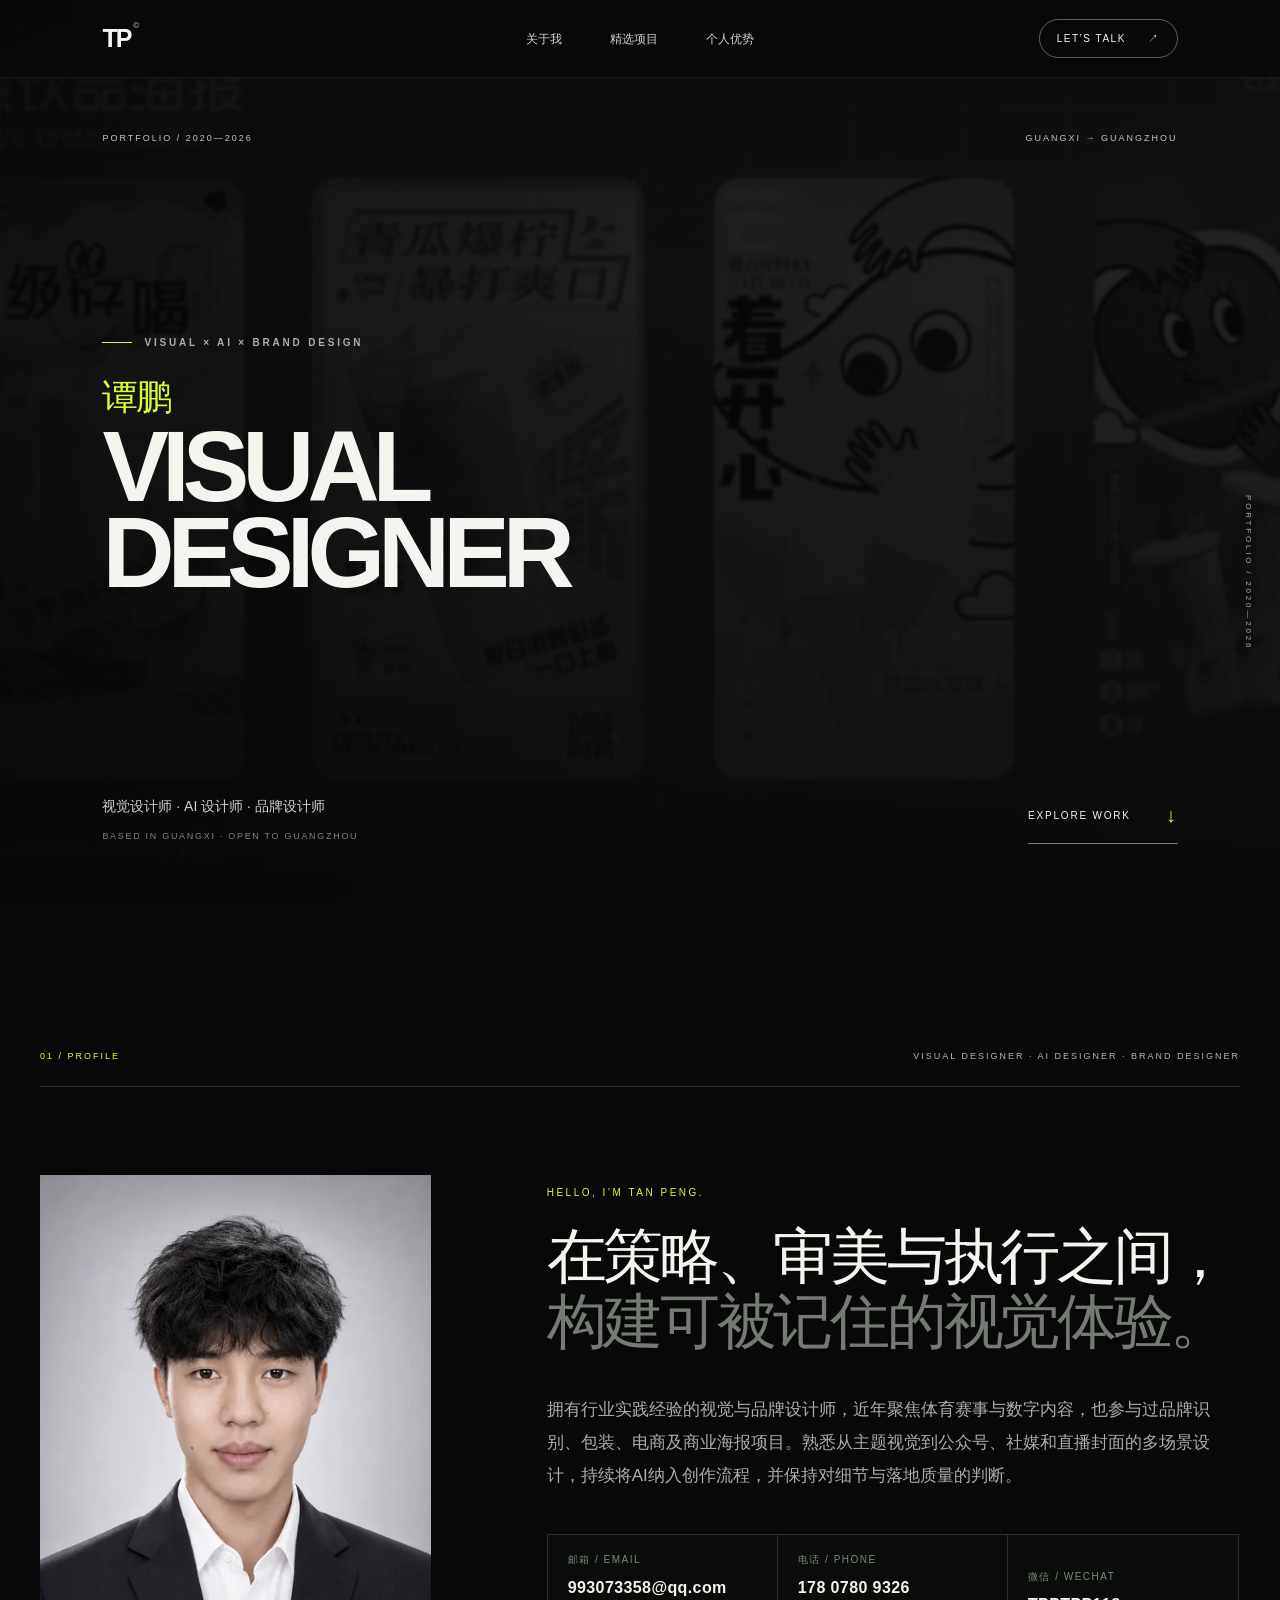
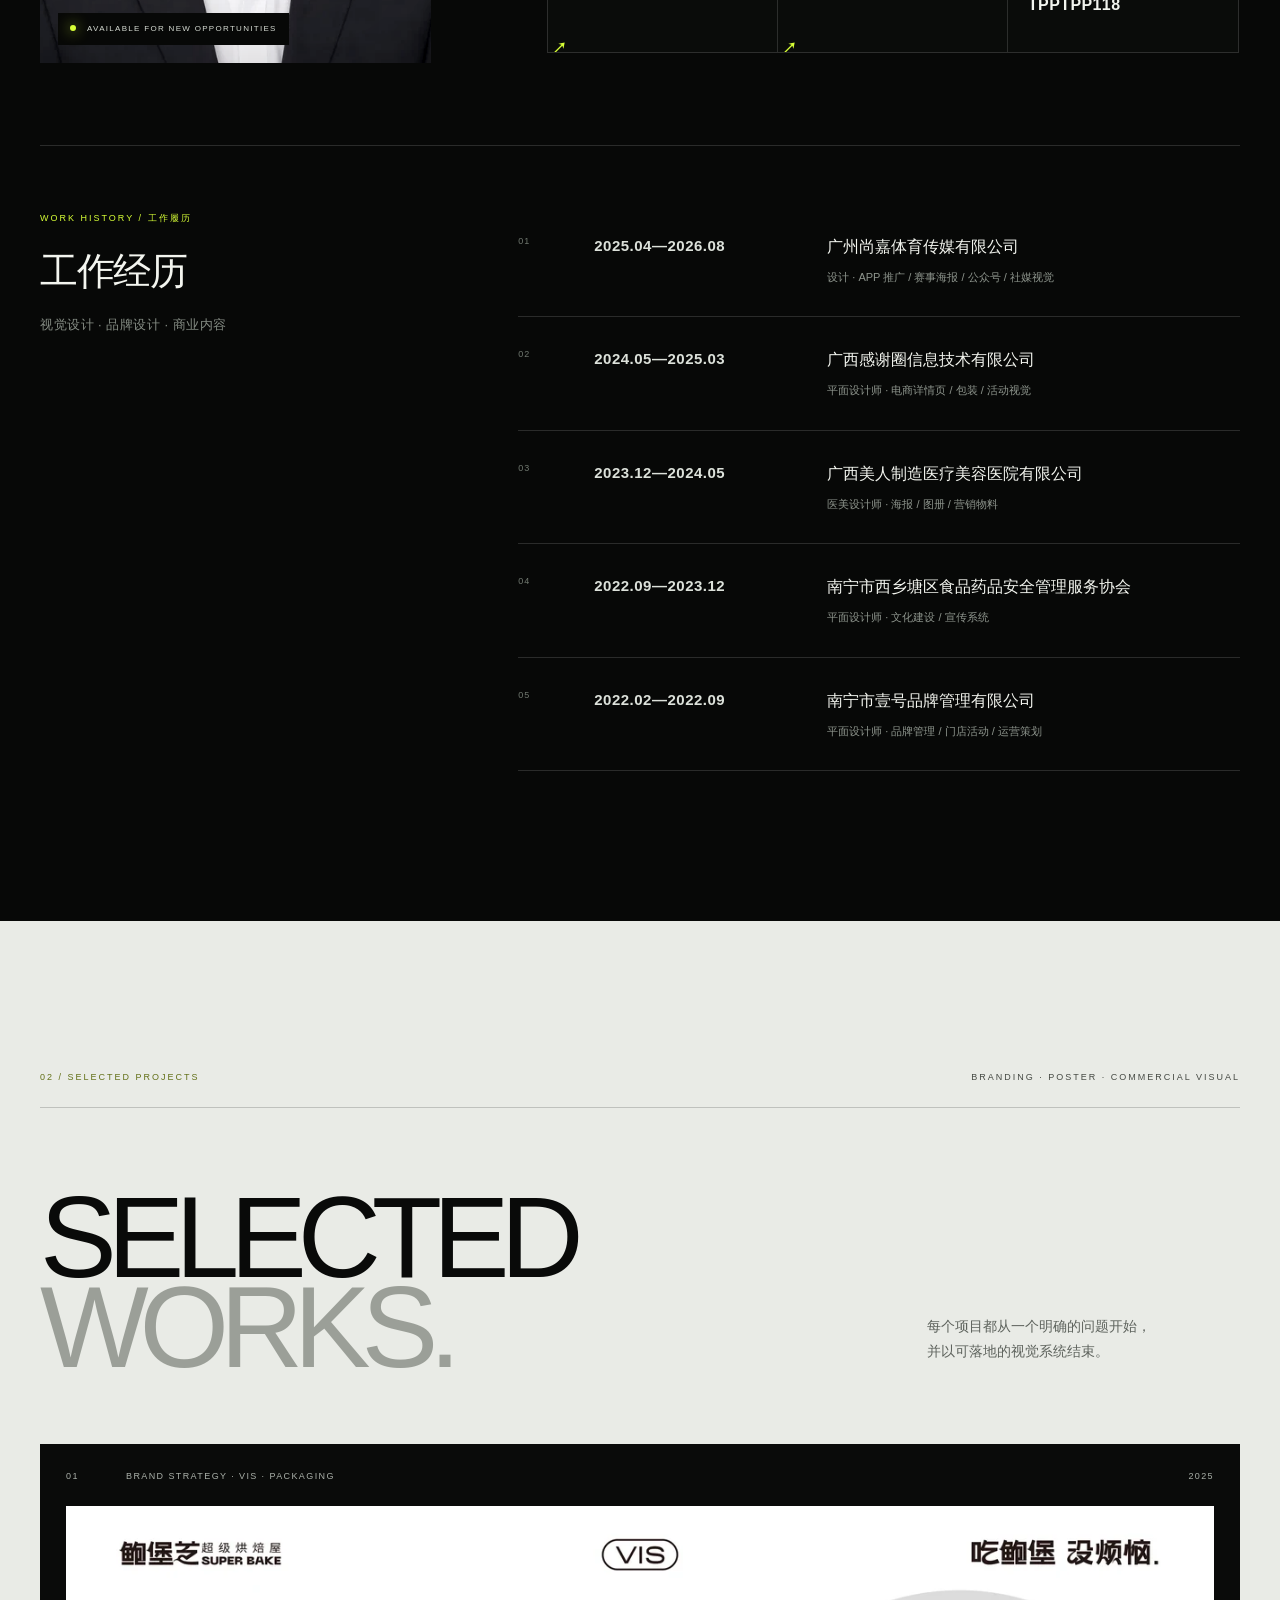
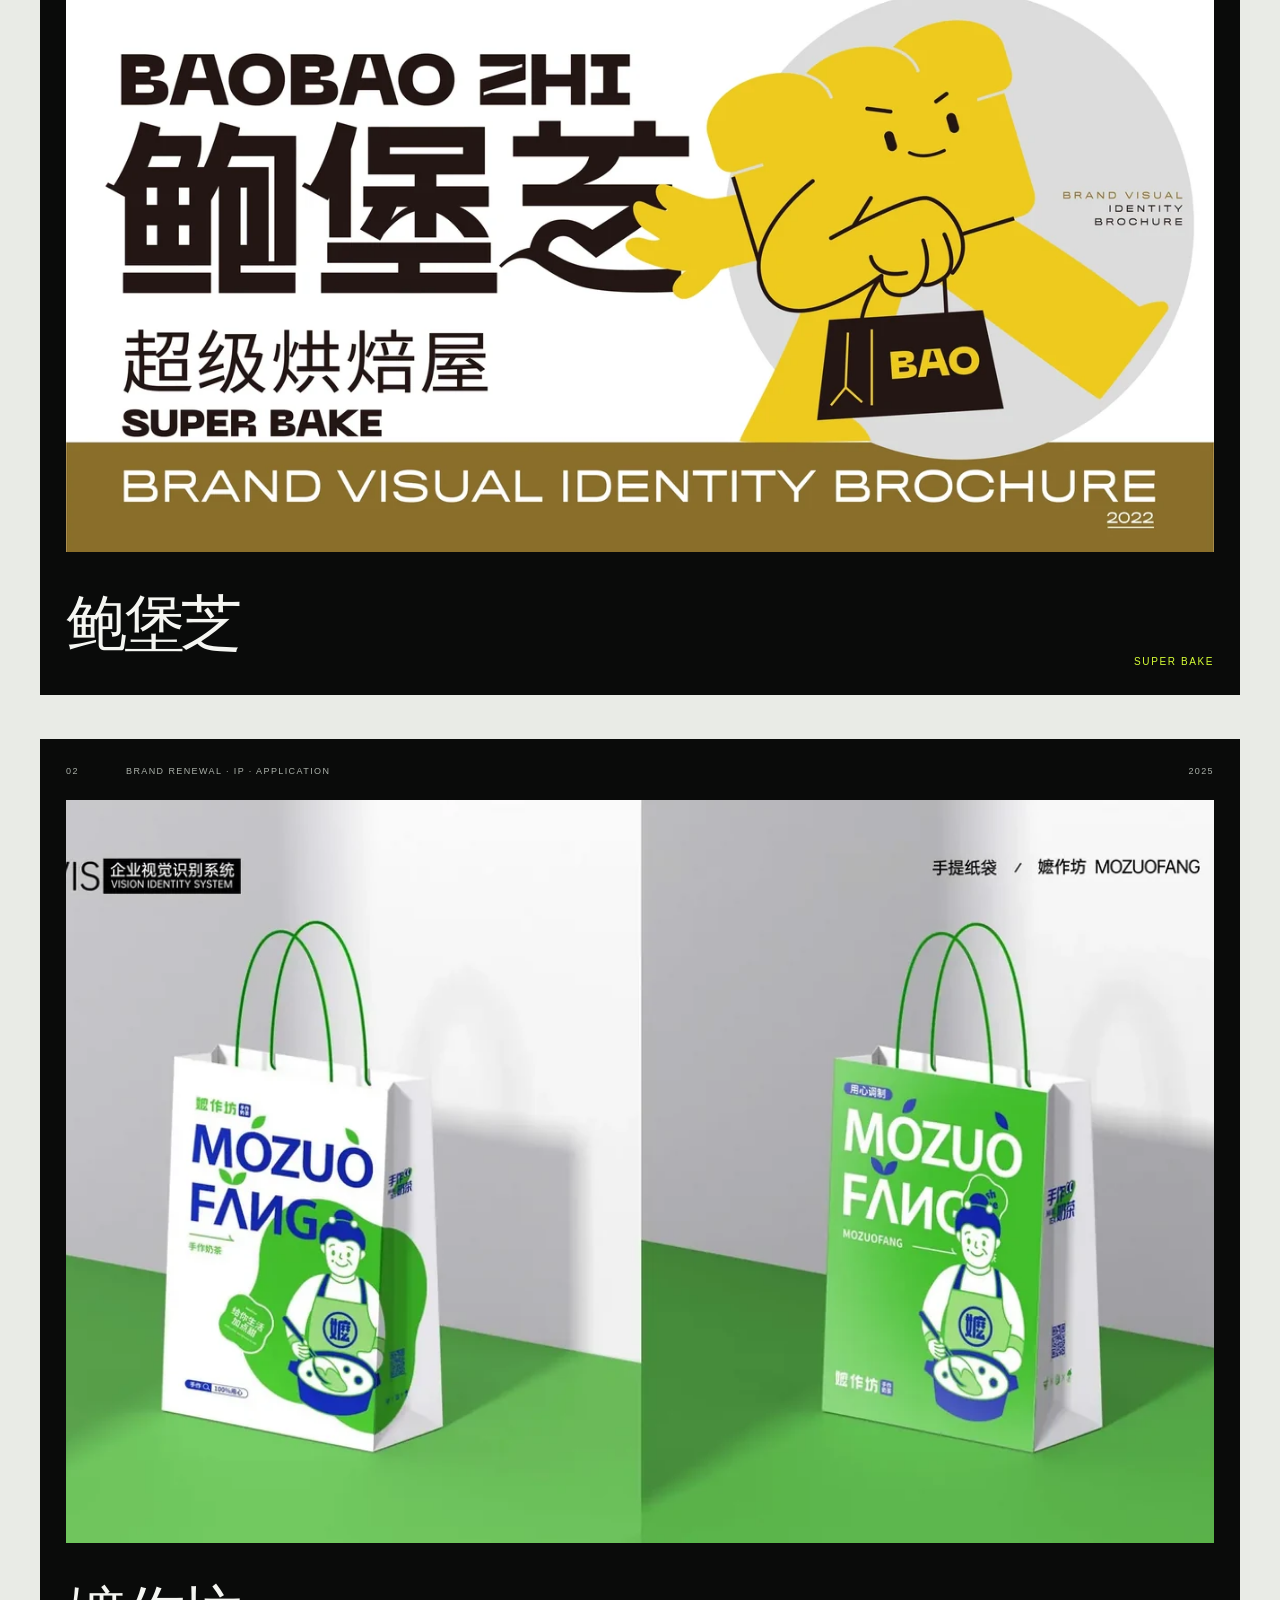
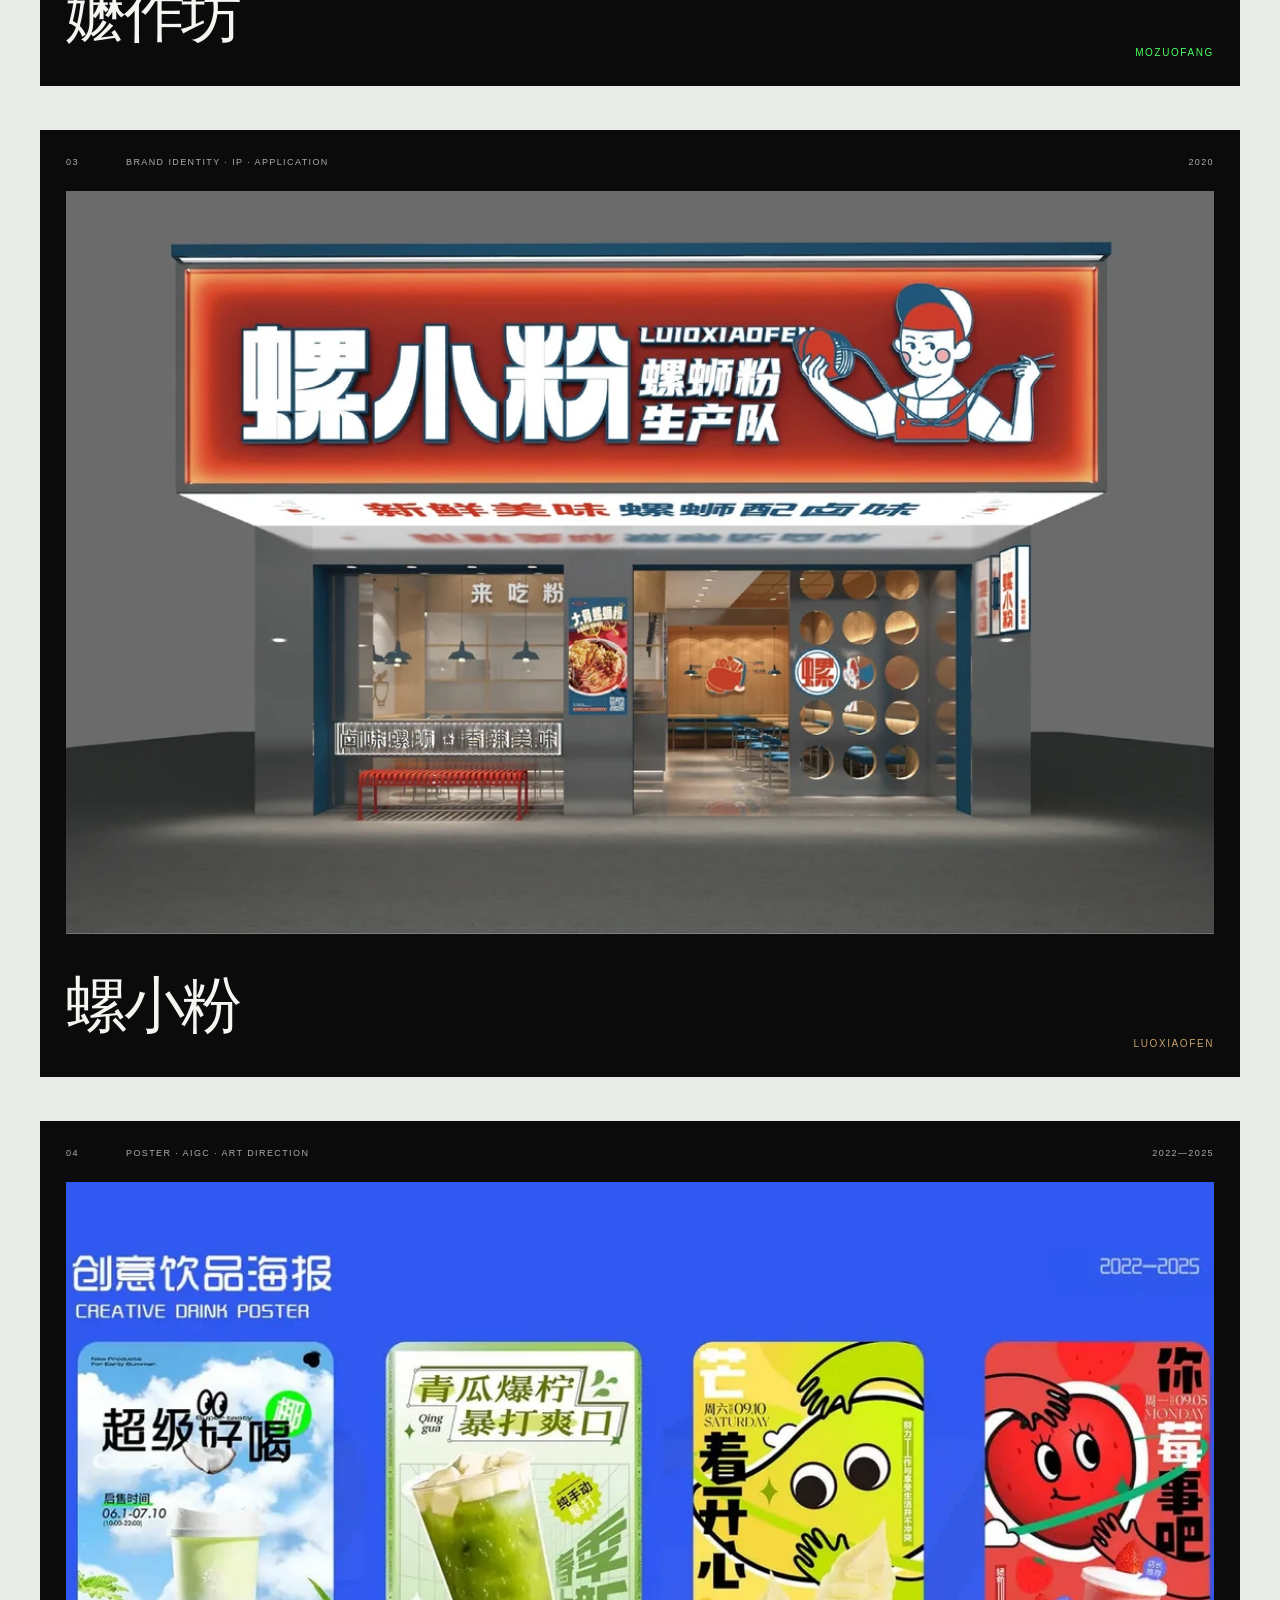
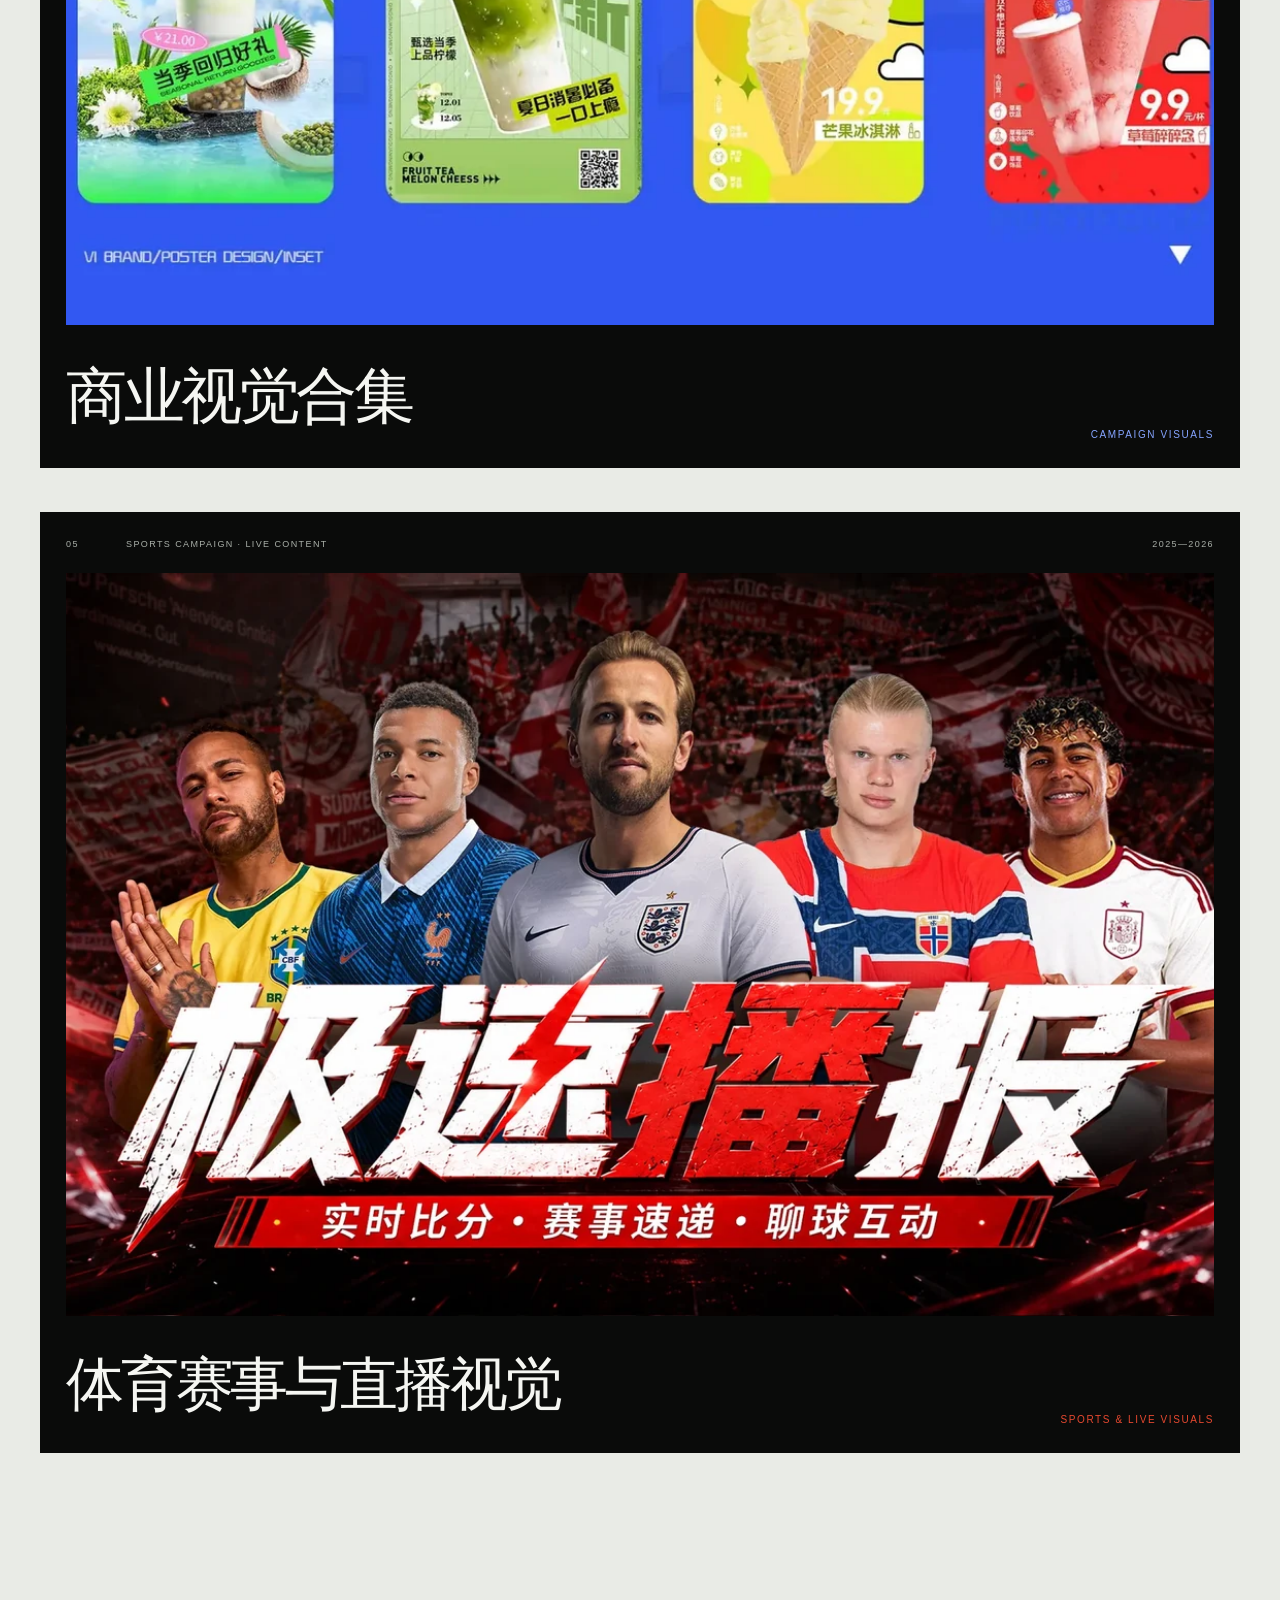
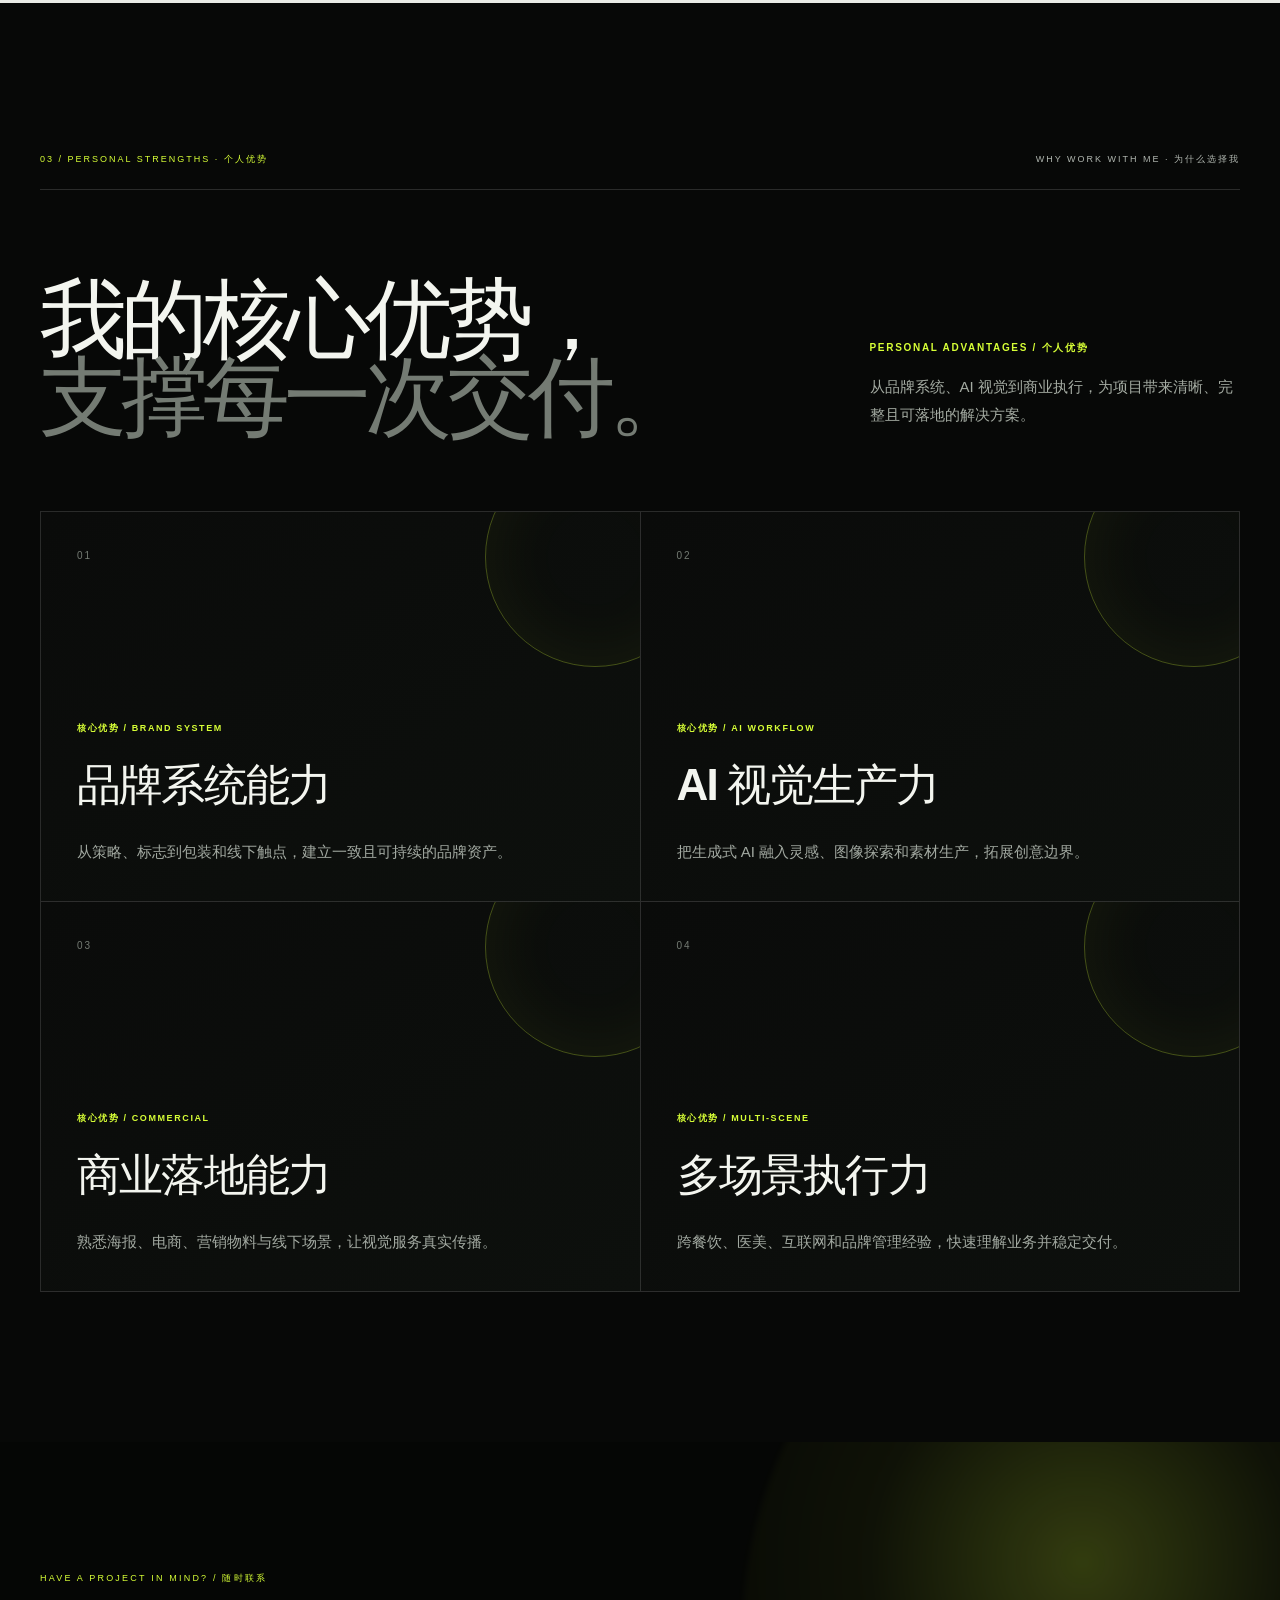
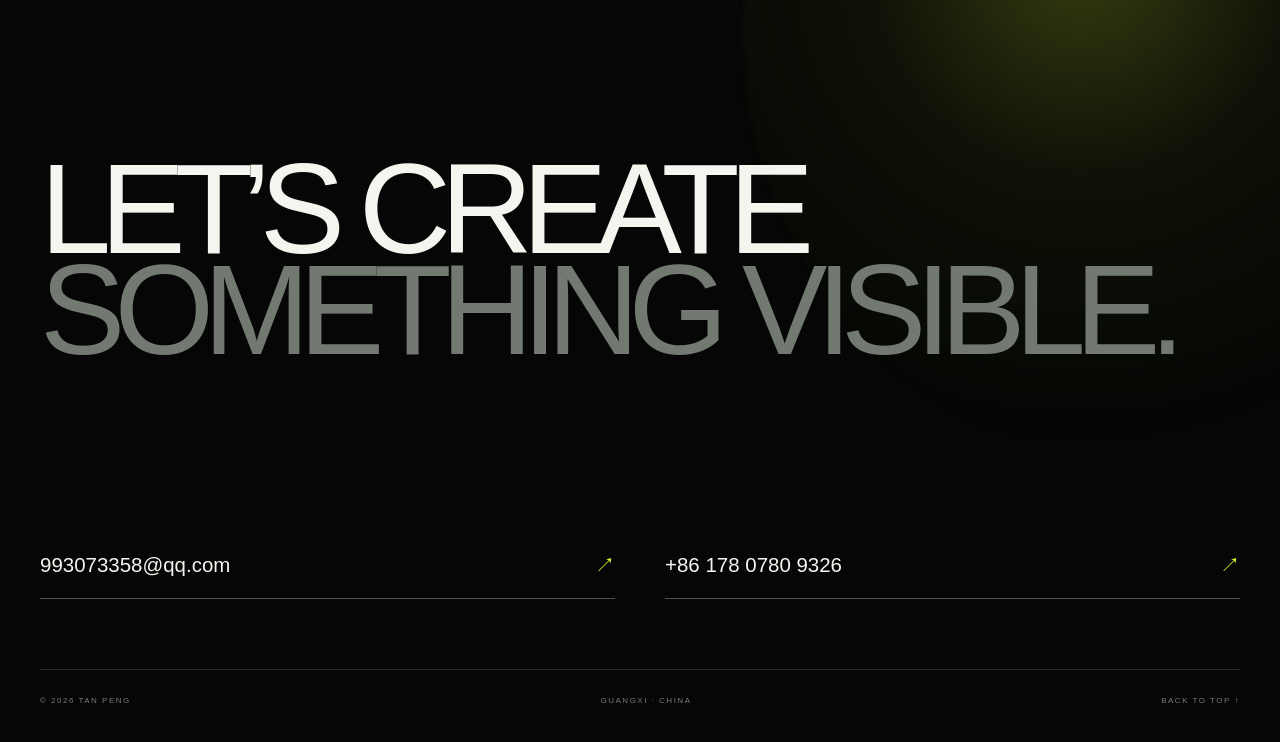
==== commit c404a4b3: "Show Super Bake project cover at its full original aspect ratio" ====
--- a/lite/index.html
+++ b/lite/index.html
@@ -5,27 +5,27 @@
     <meta name="viewport" content="width=device-width, initial-scale=1.0" />
     <meta name="description" content="视觉设计师、AI设计师、品牌设计师谭鹏的个人作品集 V2 轻量版。" />
     <title>谭鹏 | Visual · AI · Brand Designer — V2 Lite</title>
-    <script type="module" crossorigin src="./assets/index-BHKo-vGK.js?v=20261015-bao5"></script>
-    <link rel="stylesheet" crossorigin href="./assets/index-DG2qx6yx.css?v=20261015-bao5">
-    <link rel="stylesheet" href="./sports-case.css?v=20261015-bao5">
-    <link rel="stylesheet" href="./baobao-case.css?v=20261015-bao5">
-    <link rel="stylesheet" href="./mozuofang-case.css?v=20261015-bao5">
-    <link rel="stylesheet" href="./luoxiaofen-case.css?v=20261015-bao5">
-    <link rel="stylesheet" href="./site-cursor.css?v=20261015-bao5">
-    <link rel="stylesheet" href="./case-controls.css?v=20261015-bao5">
-    <link rel="stylesheet" href="./case-highlights.css?v=20261015-bao5">
-    <link rel="stylesheet" href="./home-refinement.css?v=20261015-bao5">
-    <link rel="stylesheet" href="./case-media-loader.css?v=20261015-bao5">
-    <link rel="stylesheet" href="./hero-playback.css?v=20261015-bao5">
-    <script type="module" src="./hero-playback.js?v=20261015-bao5"></script>
-    <script type="module" src="./case-media-loader.js?v=20261015-bao5"></script>
-    <script type="module" src="./home-refinement.js?v=20261015-bao5"></script>
-    <script type="module" src="./case-highlights.js?v=20261015-bao5"></script>
-    <script type="module" src="./sports-case.js?v=20261015-bao5"></script>
-    <script type="module" src="./baobao-case.js?v=20261015-bao5"></script>
-    <script type="module" src="./mozuofang-case.js?v=20261015-bao5"></script>
-    <script type="module" src="./luoxiaofen-case.js?v=20261015-bao5"></script>
-    <script type="module" src="./resume-update.js?v=20261015-bao5"></script>
+    <script type="module" crossorigin src="./assets/index-BHKo-vGK.js?v=20261015-bao6"></script>
+    <link rel="stylesheet" crossorigin href="./assets/index-DG2qx6yx.css?v=20261015-bao6">
+    <link rel="stylesheet" href="./sports-case.css?v=20261015-bao6">
+    <link rel="stylesheet" href="./baobao-case.css?v=20261015-bao6">
+    <link rel="stylesheet" href="./mozuofang-case.css?v=20261015-bao6">
+    <link rel="stylesheet" href="./luoxiaofen-case.css?v=20261015-bao6">
+    <link rel="stylesheet" href="./site-cursor.css?v=20261015-bao6">
+    <link rel="stylesheet" href="./case-controls.css?v=20261015-bao6">
+    <link rel="stylesheet" href="./case-highlights.css?v=20261015-bao6">
+    <link rel="stylesheet" href="./home-refinement.css?v=20261015-bao6">
+    <link rel="stylesheet" href="./case-media-loader.css?v=20261015-bao6">
+    <link rel="stylesheet" href="./hero-playback.css?v=20261015-bao6">
+    <script type="module" src="./hero-playback.js?v=20261015-bao6"></script>
+    <script type="module" src="./case-media-loader.js?v=20261015-bao6"></script>
+    <script type="module" src="./home-refinement.js?v=20261015-bao6"></script>
+    <script type="module" src="./case-highlights.js?v=20261015-bao6"></script>
+    <script type="module" src="./sports-case.js?v=20261015-bao6"></script>
+    <script type="module" src="./baobao-case.js?v=20261015-bao6"></script>
+    <script type="module" src="./mozuofang-case.js?v=20261015-bao6"></script>
+    <script type="module" src="./luoxiaofen-case.js?v=20261015-bao6"></script>
+    <script type="module" src="./resume-update.js?v=20261015-bao6"></script>
   </head>
   <body><div id="root"></div></body>
 </html>
--- a/lite/baobao-case.css
+++ b/lite/baobao-case.css
@@ -1,3 +1,16 @@
+.v2-project-card > button[aria-label="打开鲍堡芝项目详情"] .v2-project-image {
+  height: auto;
+  aspect-ratio: 16 / 9;
+}
+
+.v2-project-card > button[aria-label="打开鲍堡芝项目详情"] .v2-project-image img {
+  display: block;
+  height: auto;
+  object-fit: contain;
+  object-position: center;
+  transform: none;
+}
+
 .baobao-case .baobao-gallery {
   display: block;
   padding-top: 80px;
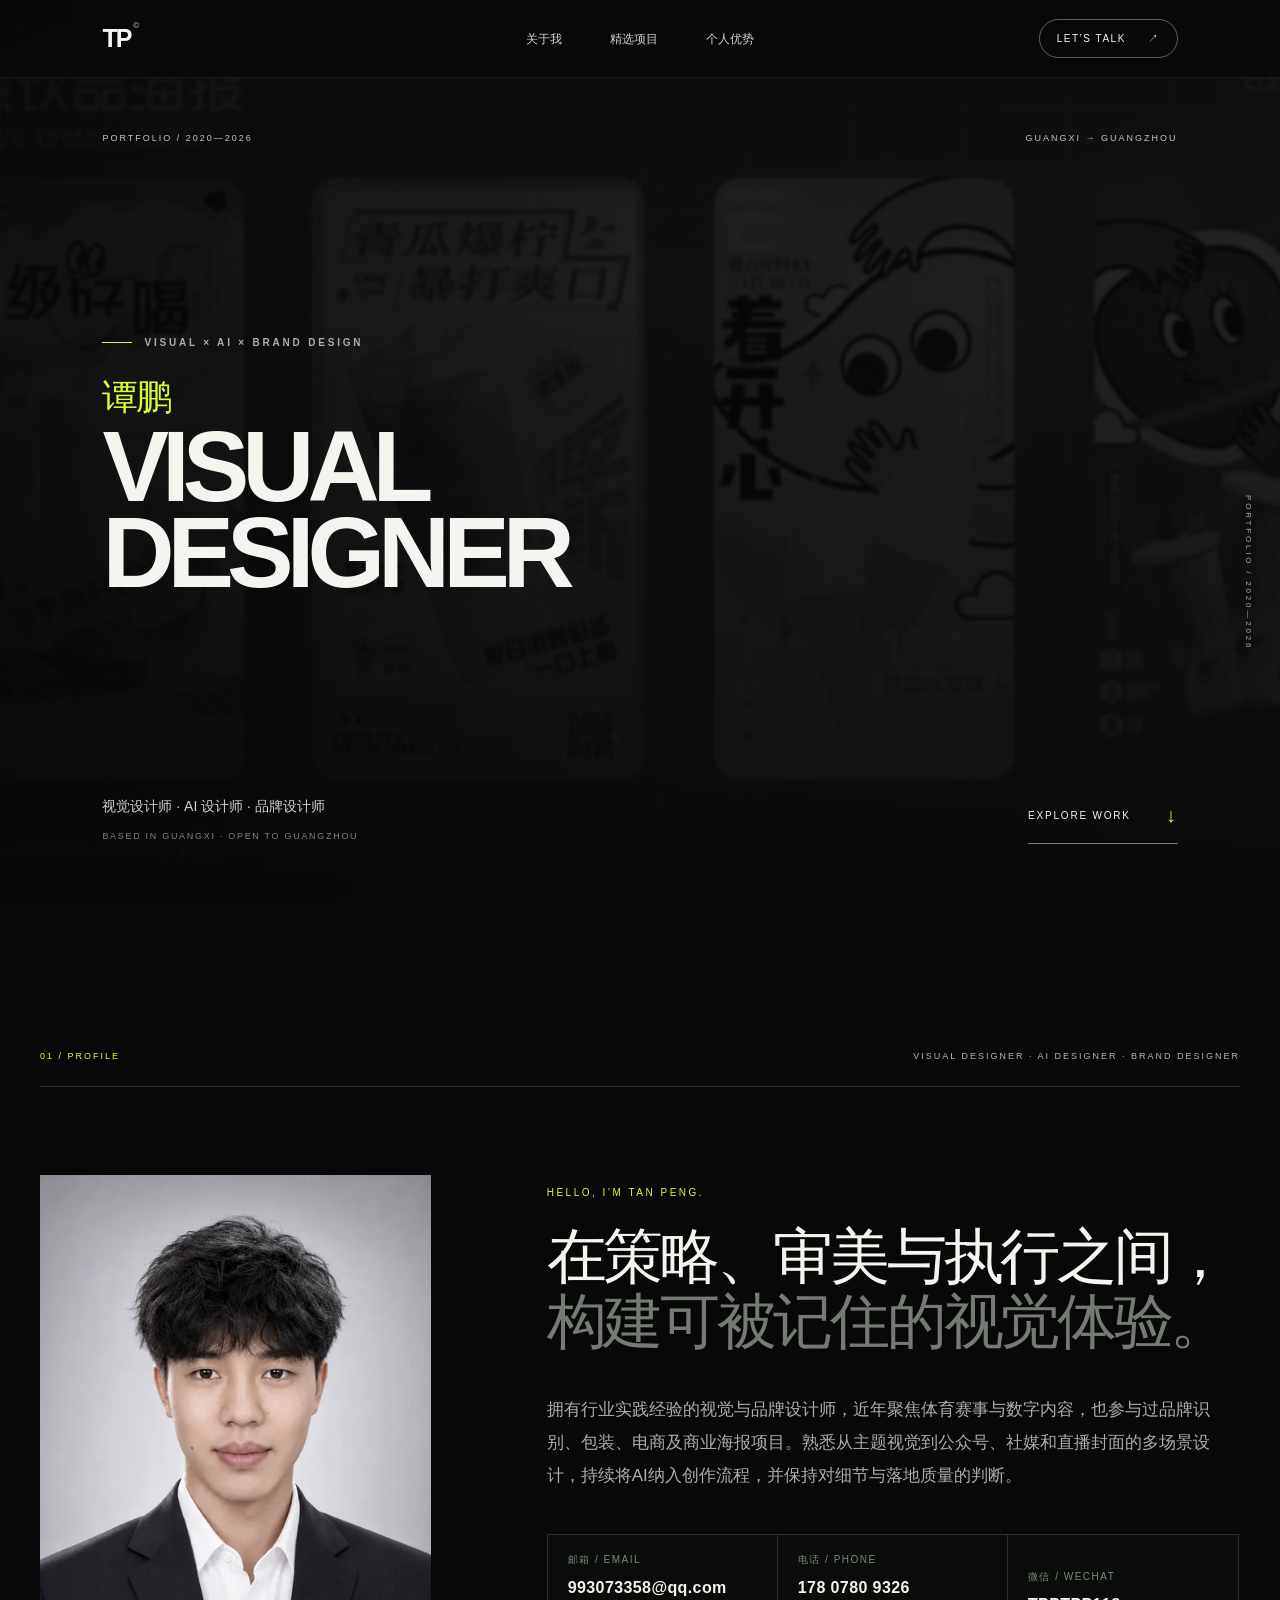
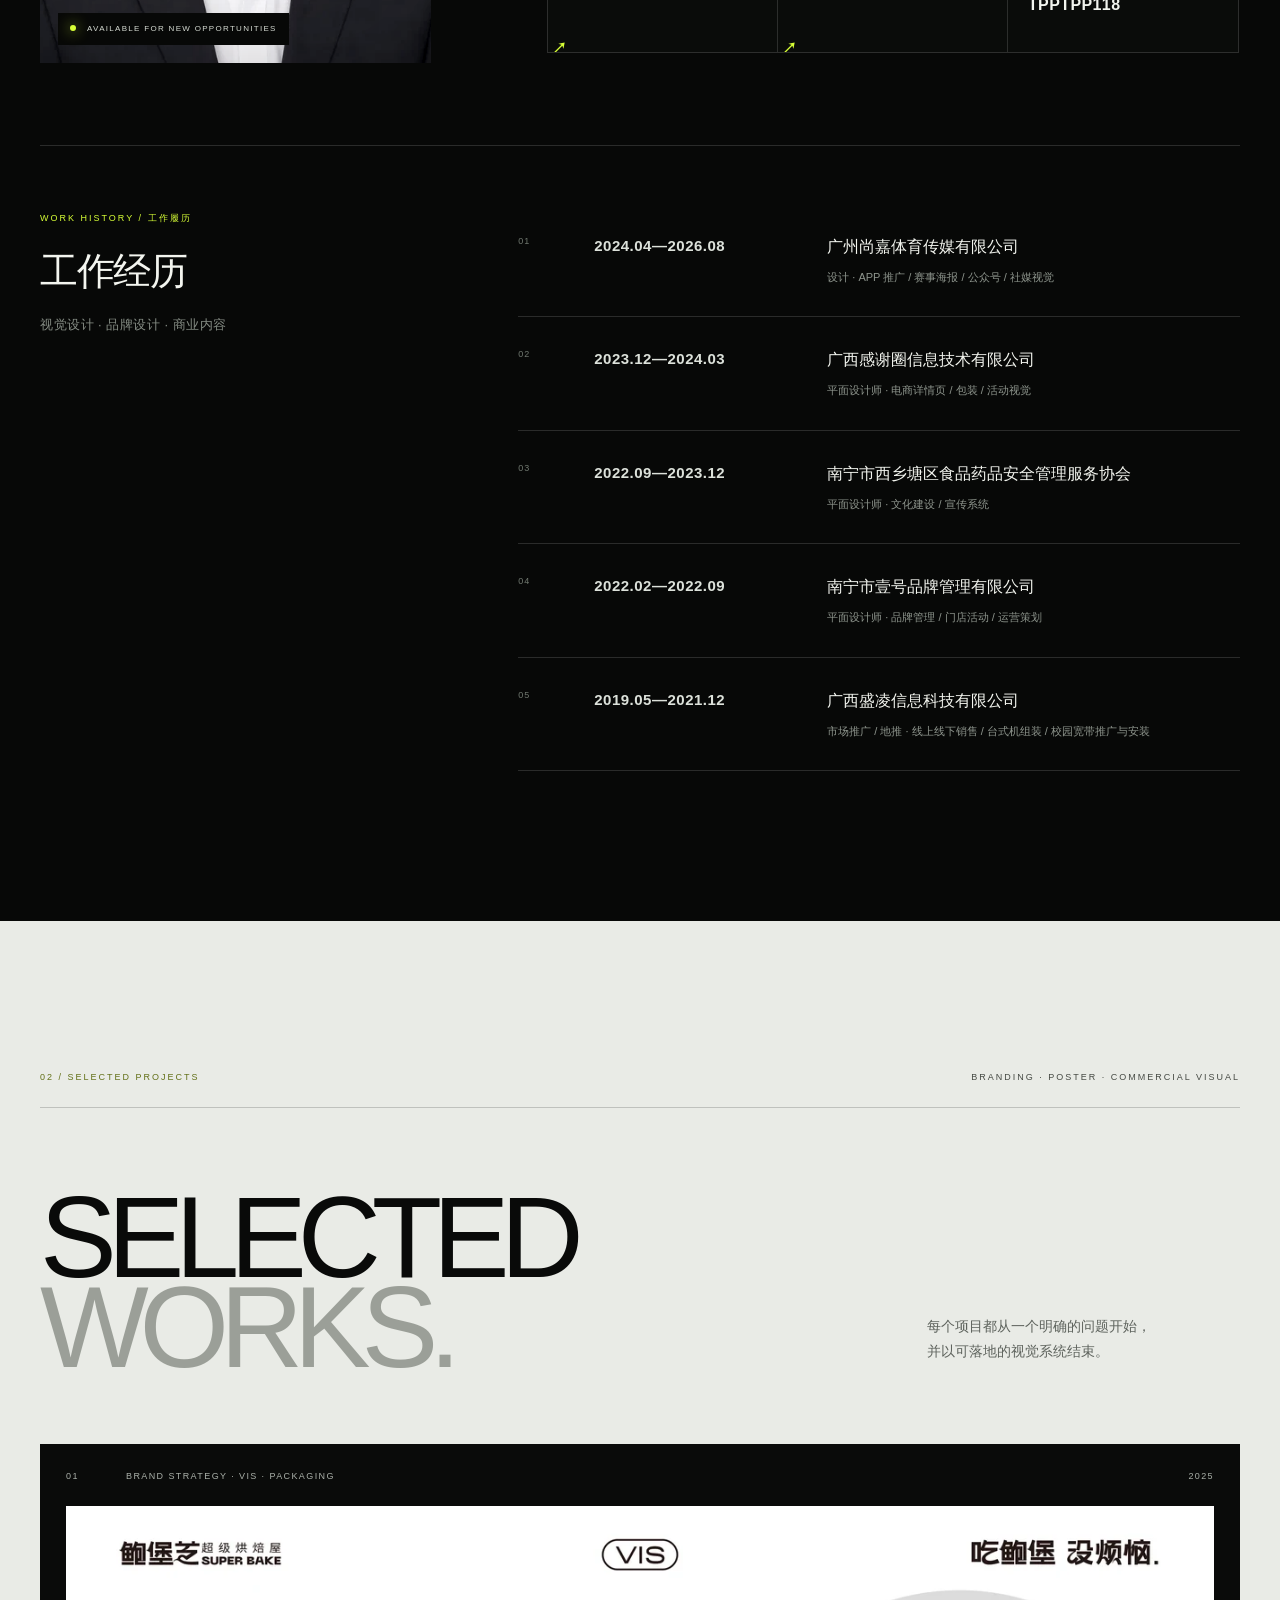
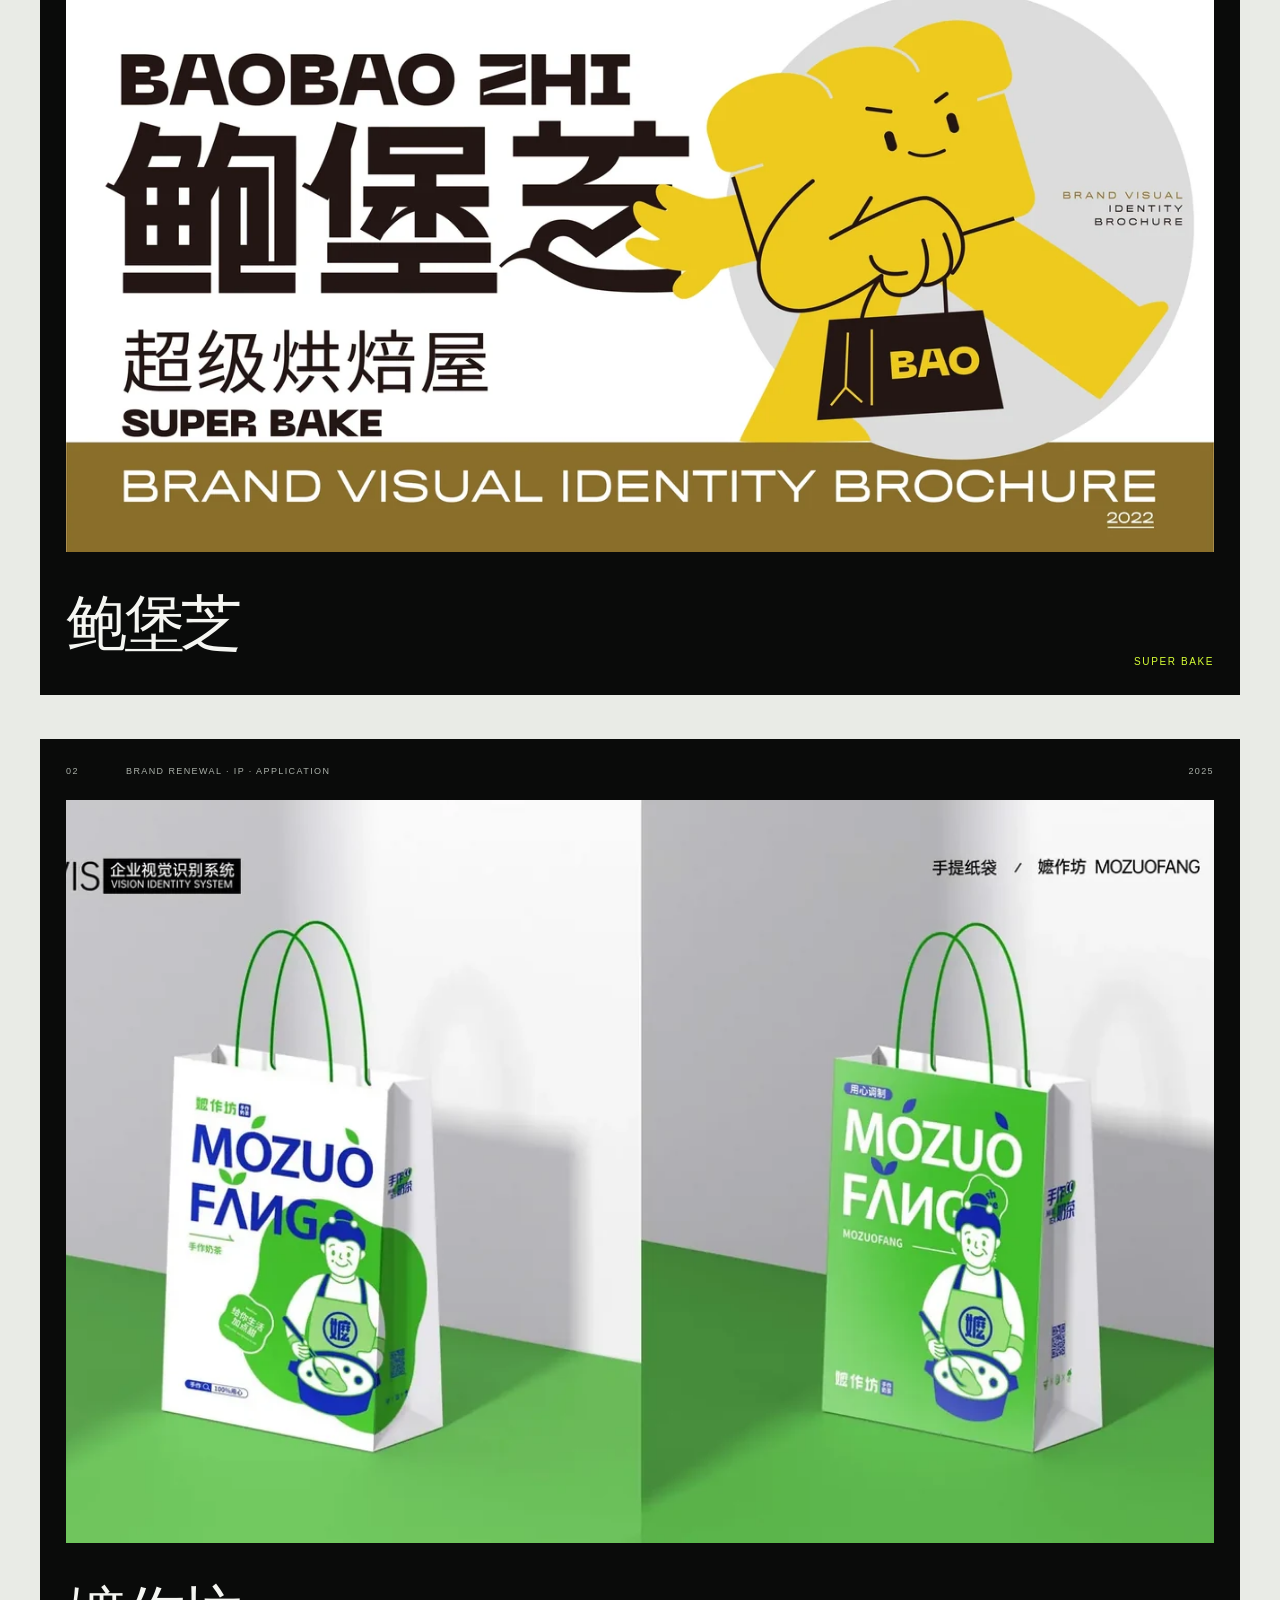
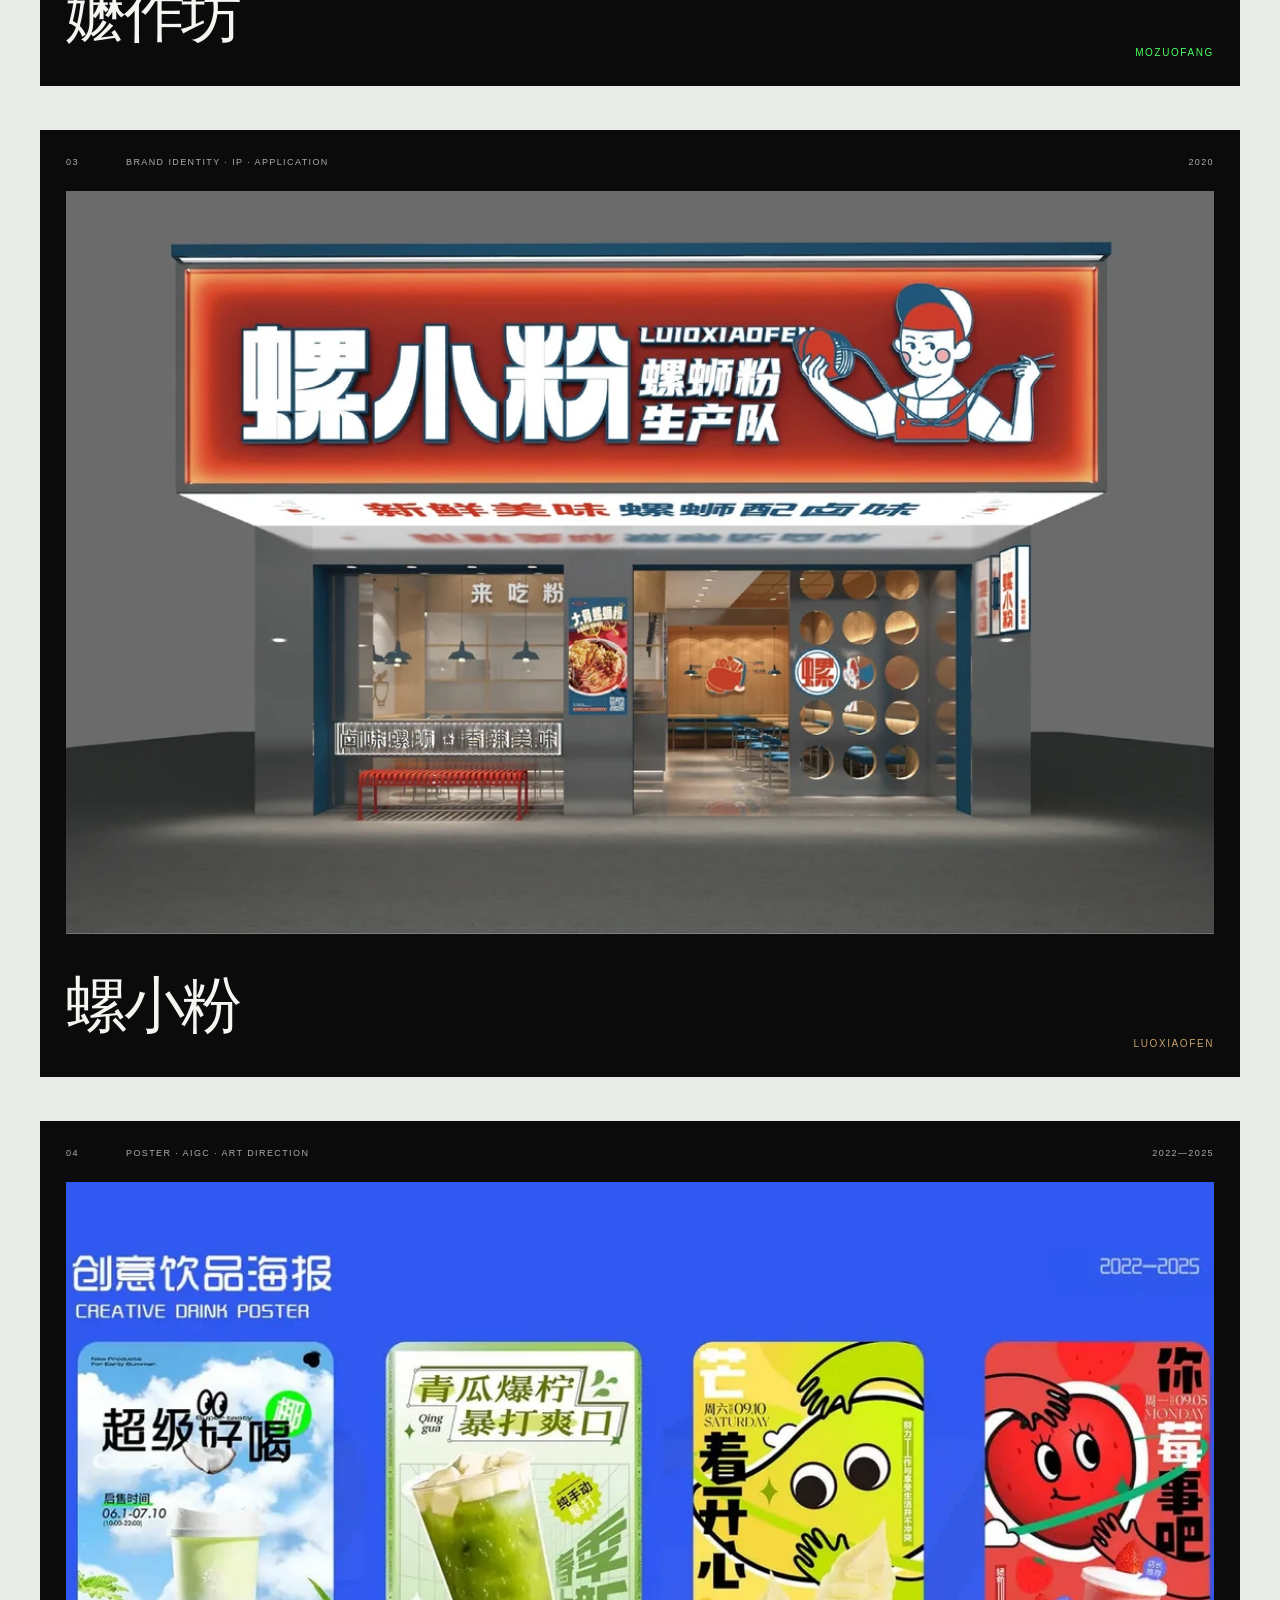
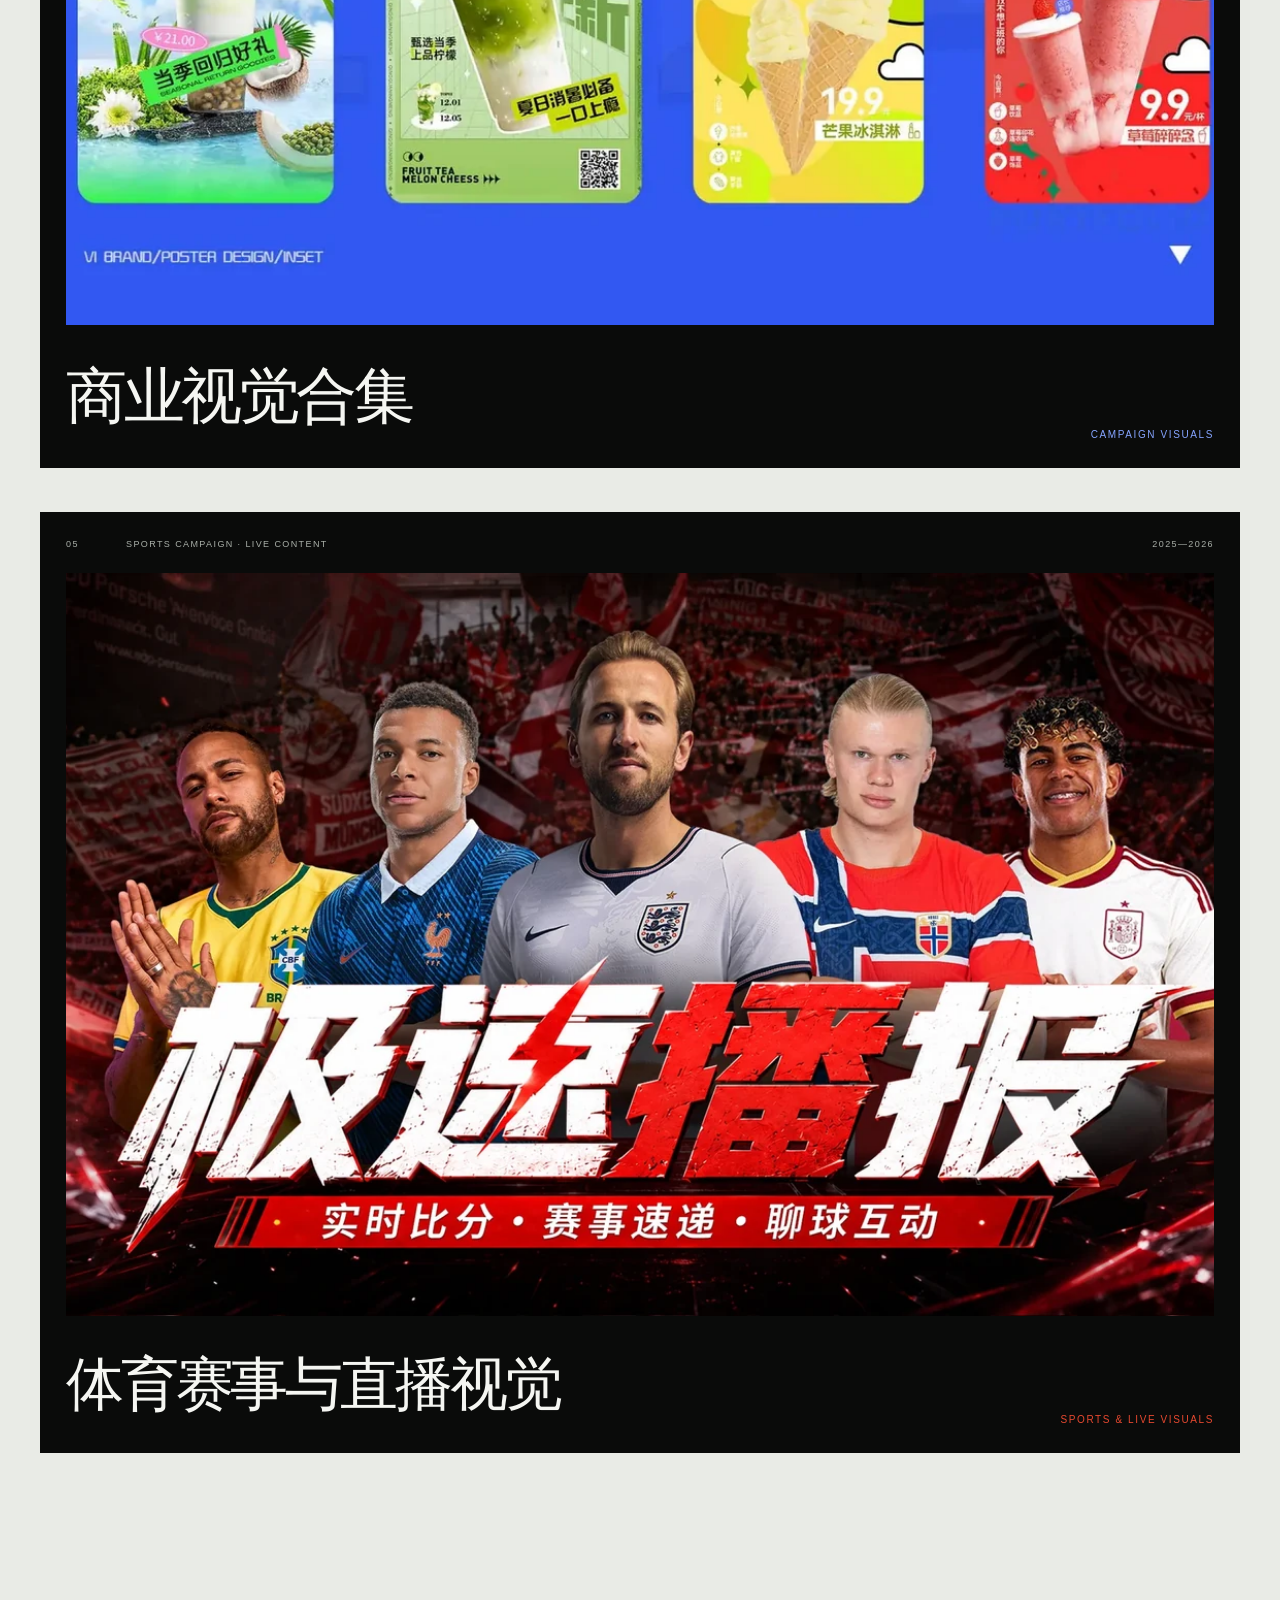
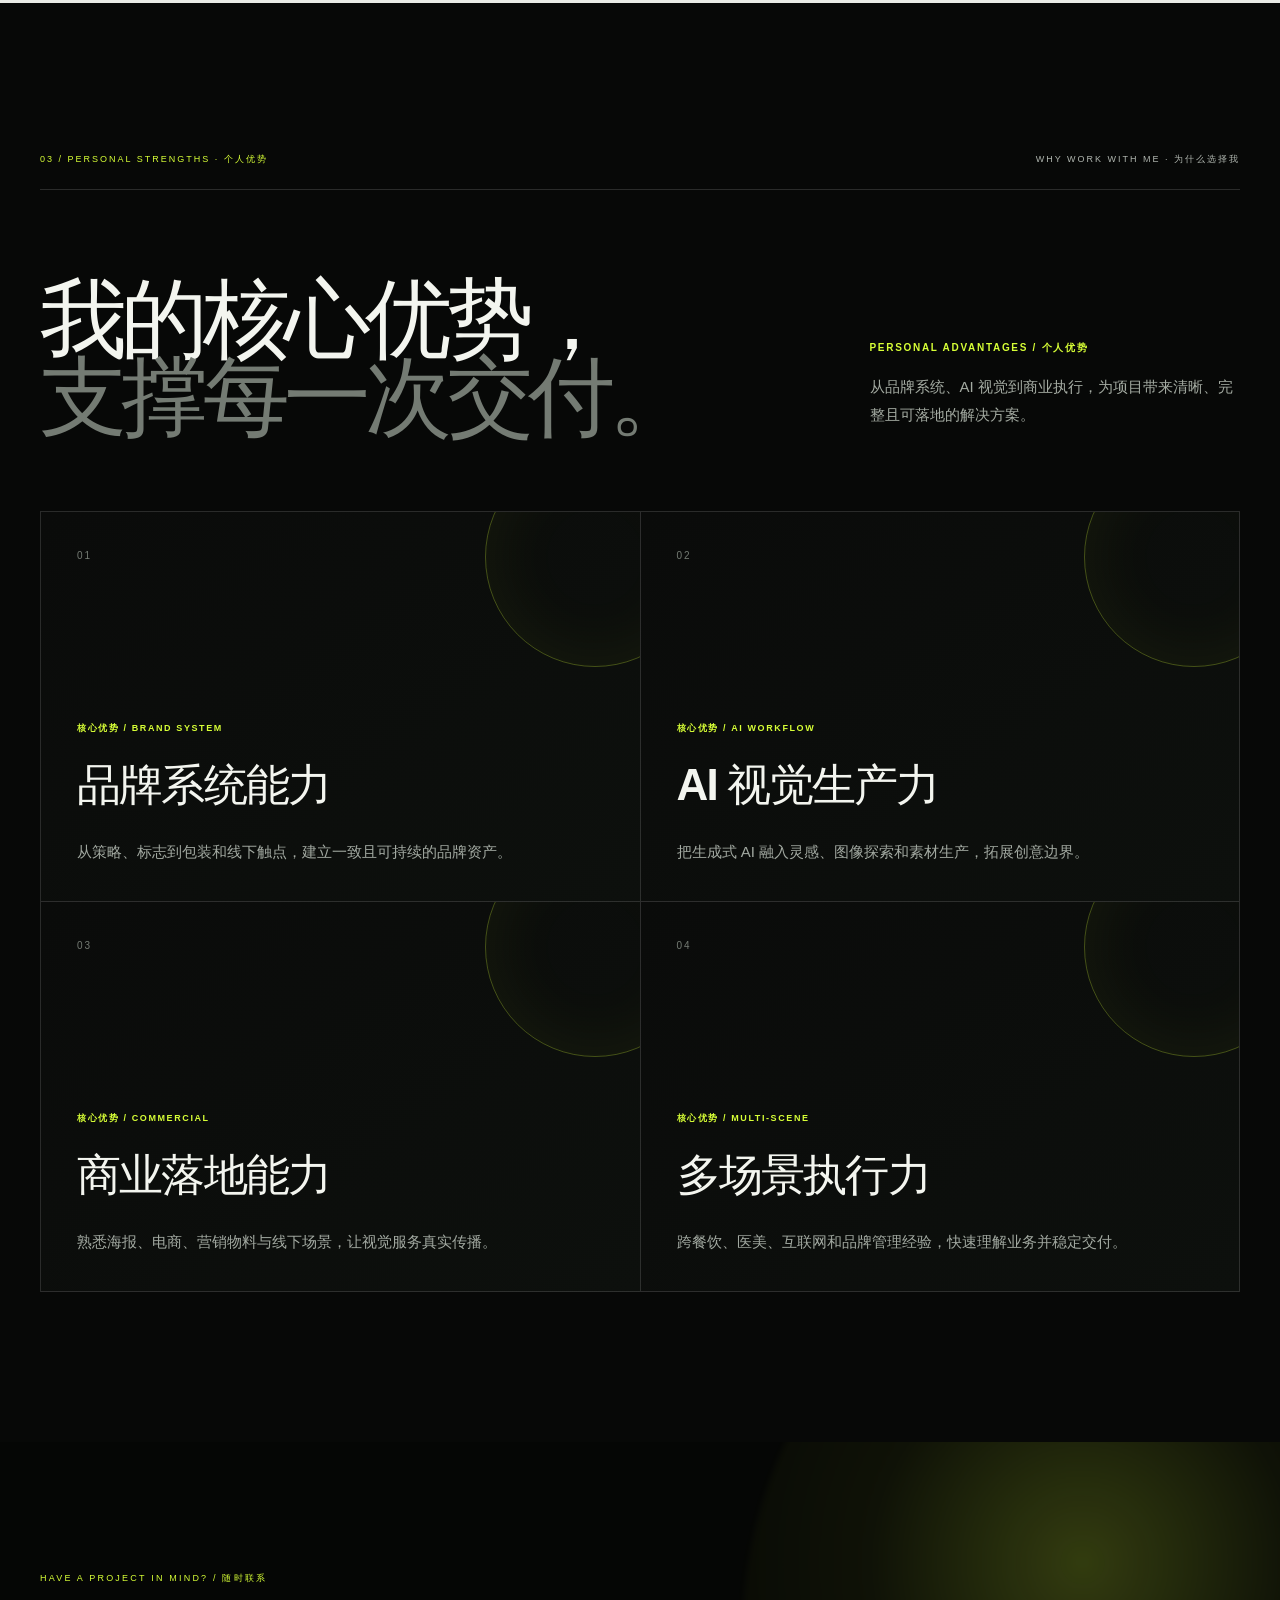
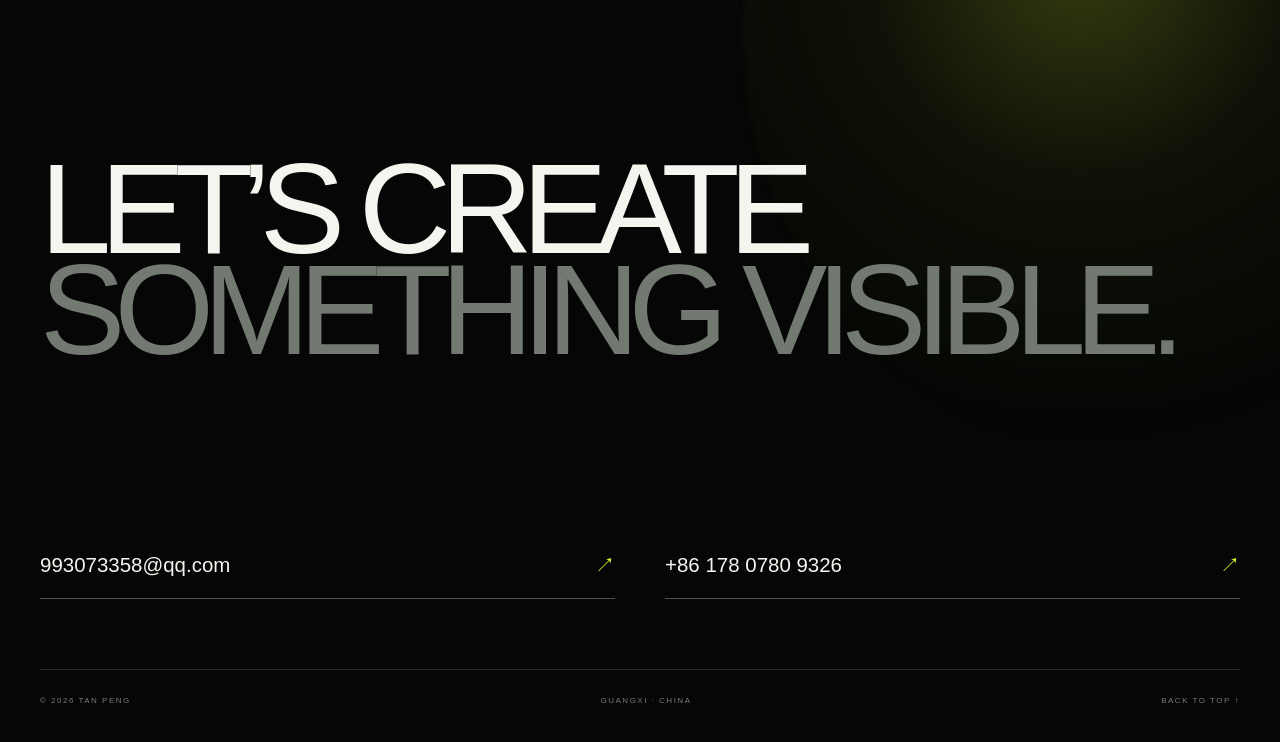
==== commit a5b6a021: "Update portfolio work history" ====
--- a/lite/index.html
+++ b/lite/index.html
@@ -5,27 +5,27 @@
     <meta name="viewport" content="width=device-width, initial-scale=1.0" />
     <meta name="description" content="视觉设计师、AI设计师、品牌设计师谭鹏的个人作品集 V2 轻量版。" />
     <title>谭鹏 | Visual · AI · Brand Designer — V2 Lite</title>
-    <script type="module" crossorigin src="./assets/index-BHKo-vGK.js?v=20261015-bao6"></script>
-    <link rel="stylesheet" crossorigin href="./assets/index-DG2qx6yx.css?v=20261015-bao6">
-    <link rel="stylesheet" href="./sports-case.css?v=20261015-bao6">
-    <link rel="stylesheet" href="./baobao-case.css?v=20261015-bao6">
-    <link rel="stylesheet" href="./mozuofang-case.css?v=20261015-bao6">
-    <link rel="stylesheet" href="./luoxiaofen-case.css?v=20261015-bao6">
-    <link rel="stylesheet" href="./site-cursor.css?v=20261015-bao6">
-    <link rel="stylesheet" href="./case-controls.css?v=20261015-bao6">
-    <link rel="stylesheet" href="./case-highlights.css?v=20261015-bao6">
-    <link rel="stylesheet" href="./home-refinement.css?v=20261015-bao6">
-    <link rel="stylesheet" href="./case-media-loader.css?v=20261015-bao6">
-    <link rel="stylesheet" href="./hero-playback.css?v=20261015-bao6">
-    <script type="module" src="./hero-playback.js?v=20261015-bao6"></script>
-    <script type="module" src="./case-media-loader.js?v=20261015-bao6"></script>
-    <script type="module" src="./home-refinement.js?v=20261015-bao6"></script>
-    <script type="module" src="./case-highlights.js?v=20261015-bao6"></script>
-    <script type="module" src="./sports-case.js?v=20261015-bao6"></script>
-    <script type="module" src="./baobao-case.js?v=20261015-bao6"></script>
-    <script type="module" src="./mozuofang-case.js?v=20261015-bao6"></script>
-    <script type="module" src="./luoxiaofen-case.js?v=20261015-bao6"></script>
-    <script type="module" src="./resume-update.js?v=20261015-bao6"></script>
+    <script type="module" crossorigin src="./assets/index-BHKo-vGK.js?v=20261015-bao7"></script>
+    <link rel="stylesheet" crossorigin href="./assets/index-DG2qx6yx.css?v=20261015-bao7">
+    <link rel="stylesheet" href="./sports-case.css?v=20261015-bao7">
+    <link rel="stylesheet" href="./baobao-case.css?v=20261015-bao9">
+    <link rel="stylesheet" href="./mozuofang-case.css?v=20261015-bao7">
+    <link rel="stylesheet" href="./luoxiaofen-case.css?v=20261015-bao7">
+    <link rel="stylesheet" href="./site-cursor.css?v=20261015-bao7">
+    <link rel="stylesheet" href="./case-controls.css?v=20261015-bao7">
+    <link rel="stylesheet" href="./case-highlights.css?v=20261015-bao7">
+    <link rel="stylesheet" href="./home-refinement.css?v=20261015-bao7">
+    <link rel="stylesheet" href="./case-media-loader.css?v=20261015-bao7">
+    <link rel="stylesheet" href="./hero-playback.css?v=20261015-bao7">
+    <script type="module" src="./hero-playback.js?v=20261015-bao7"></script>
+    <script type="module" src="./case-media-loader.js?v=20261015-bao7"></script>
+    <script type="module" src="./home-refinement.js?v=20261015-bao7"></script>
+    <script type="module" src="./case-highlights.js?v=20261015-bao7"></script>
+    <script type="module" src="./sports-case.js?v=20261015-bao7"></script>
+    <script type="module" src="./baobao-case.js?v=20261015-bao7"></script>
+    <script type="module" src="./mozuofang-case.js?v=20261015-bao7"></script>
+    <script type="module" src="./luoxiaofen-case.js?v=20261015-bao7"></script>
+    <script type="module" src="./resume-update.js?v=20261023-work-history1"></script>
   </head>
   <body><div id="root"></div></body>
 </html>
--- a/lite/baobao-case.css
+++ b/lite/baobao-case.css
@@ -1,6 +1,7 @@
 .v2-project-card > button[aria-label="打开鲍堡芝项目详情"] .v2-project-image {
   height: auto;
   aspect-ratio: 16 / 9;
+  overflow: hidden;
 }
 
 .v2-project-card > button[aria-label="打开鲍堡芝项目详情"] .v2-project-image img {
@@ -8,7 +9,15 @@
   height: auto;
   object-fit: contain;
   object-position: center;
-  transform: none;
+  transform-origin: center;
+}
+
+.baobao-case .v2-case-hero img {
+  width: 100%;
+  height: auto;
+  max-height: none;
+  object-fit: contain;
+  object-position: center;
 }
 
 .baobao-case .baobao-gallery {
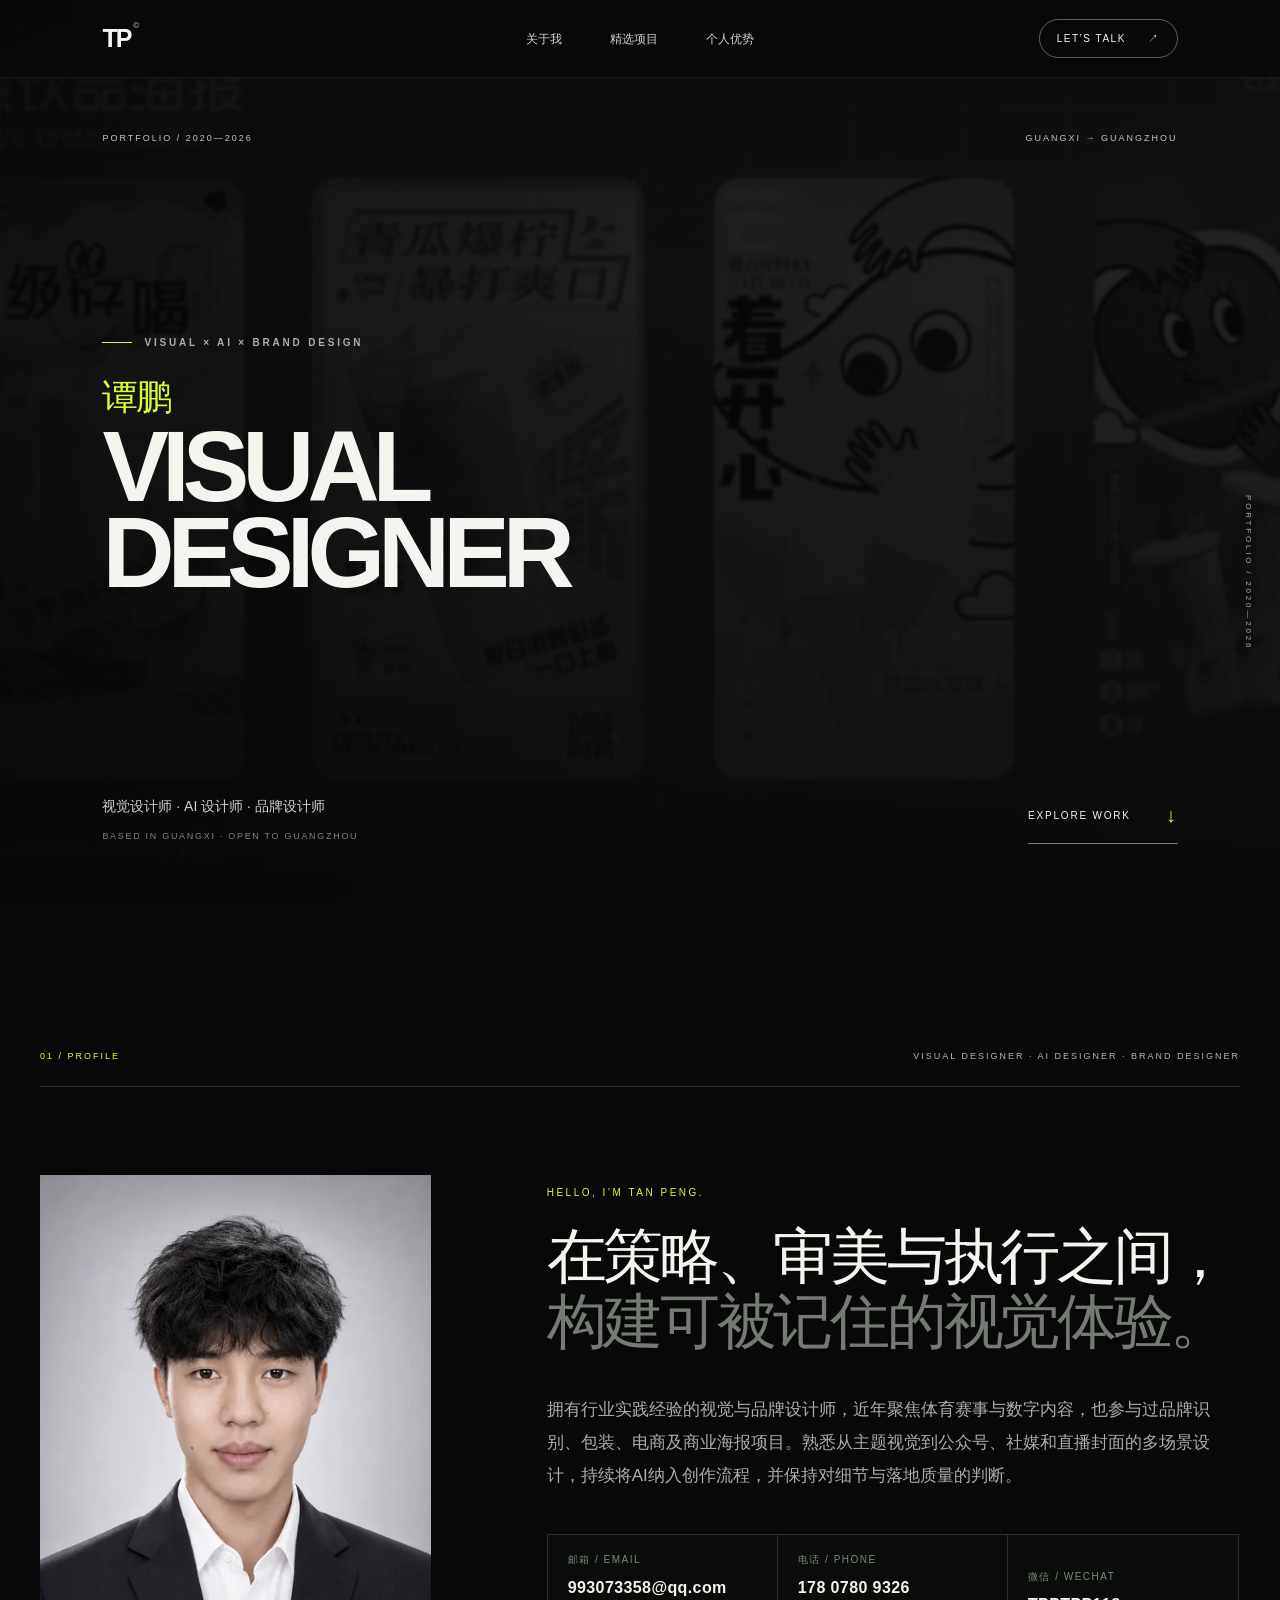
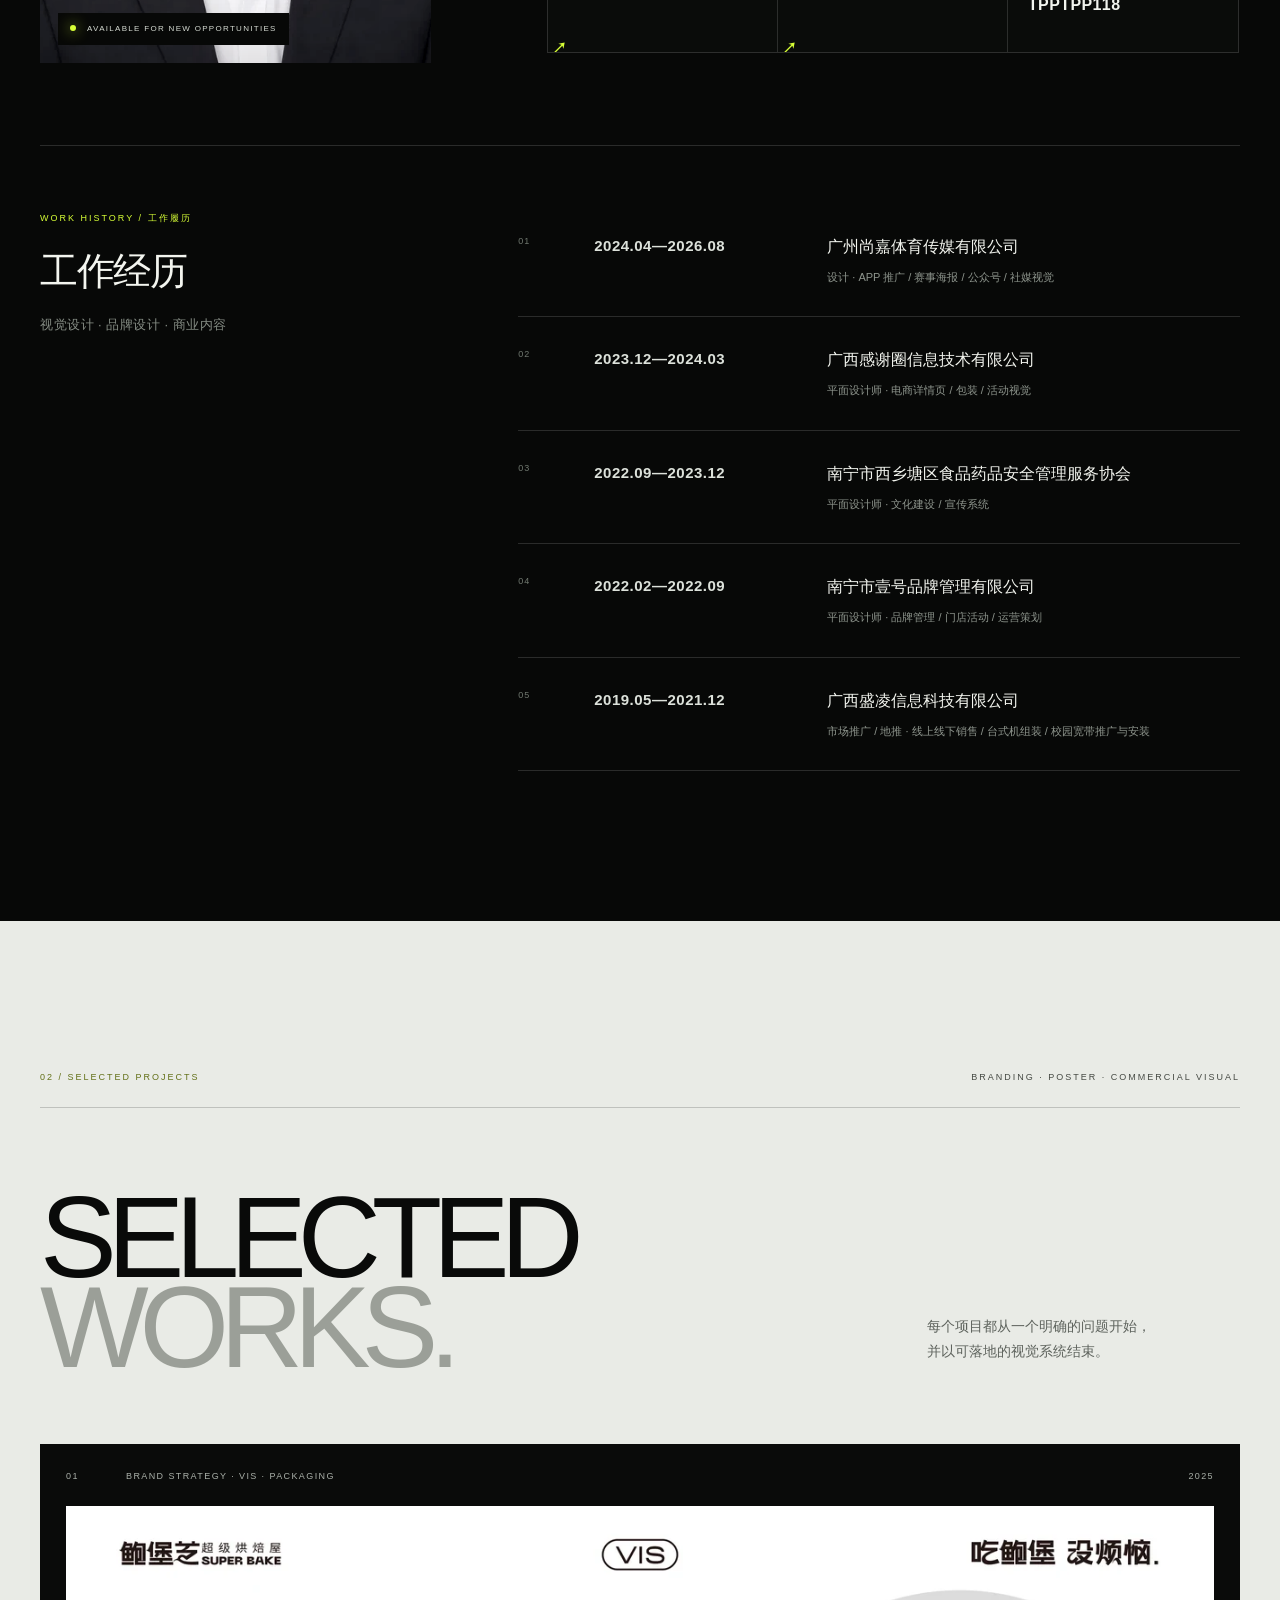
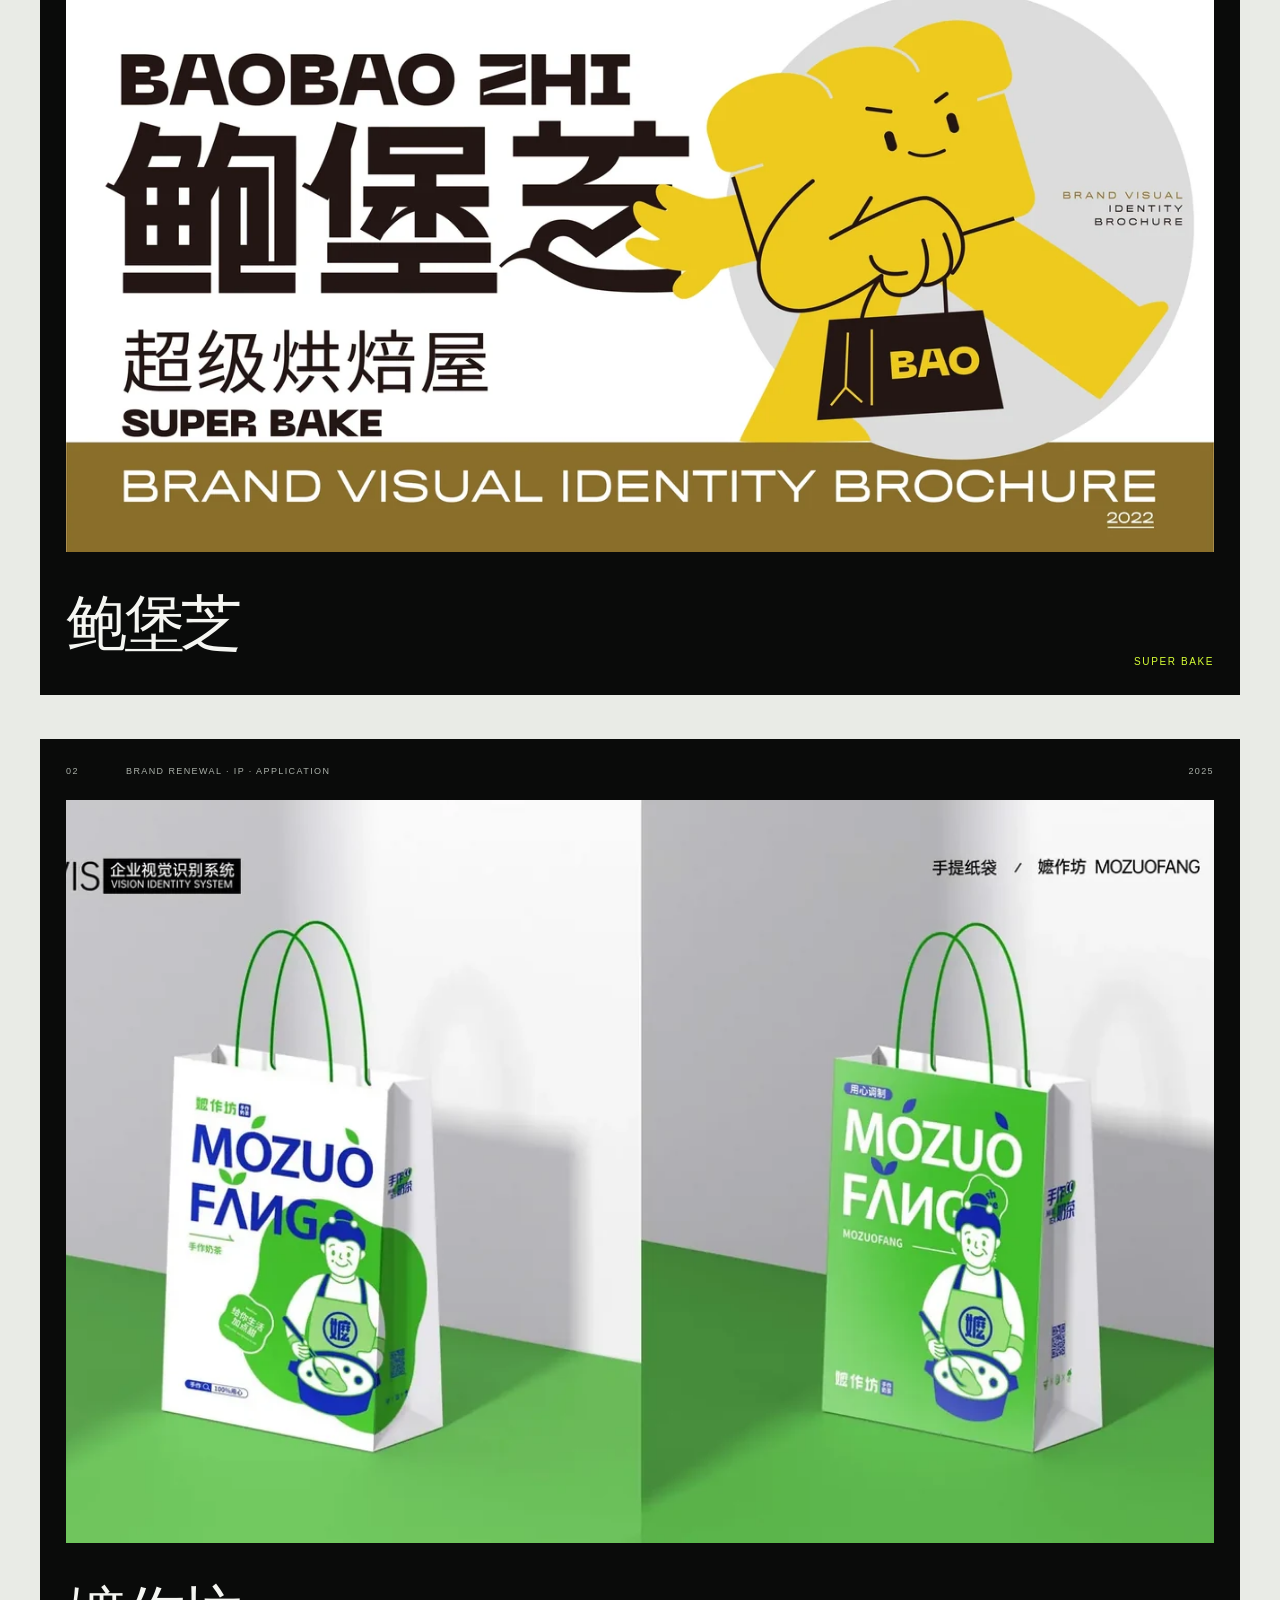
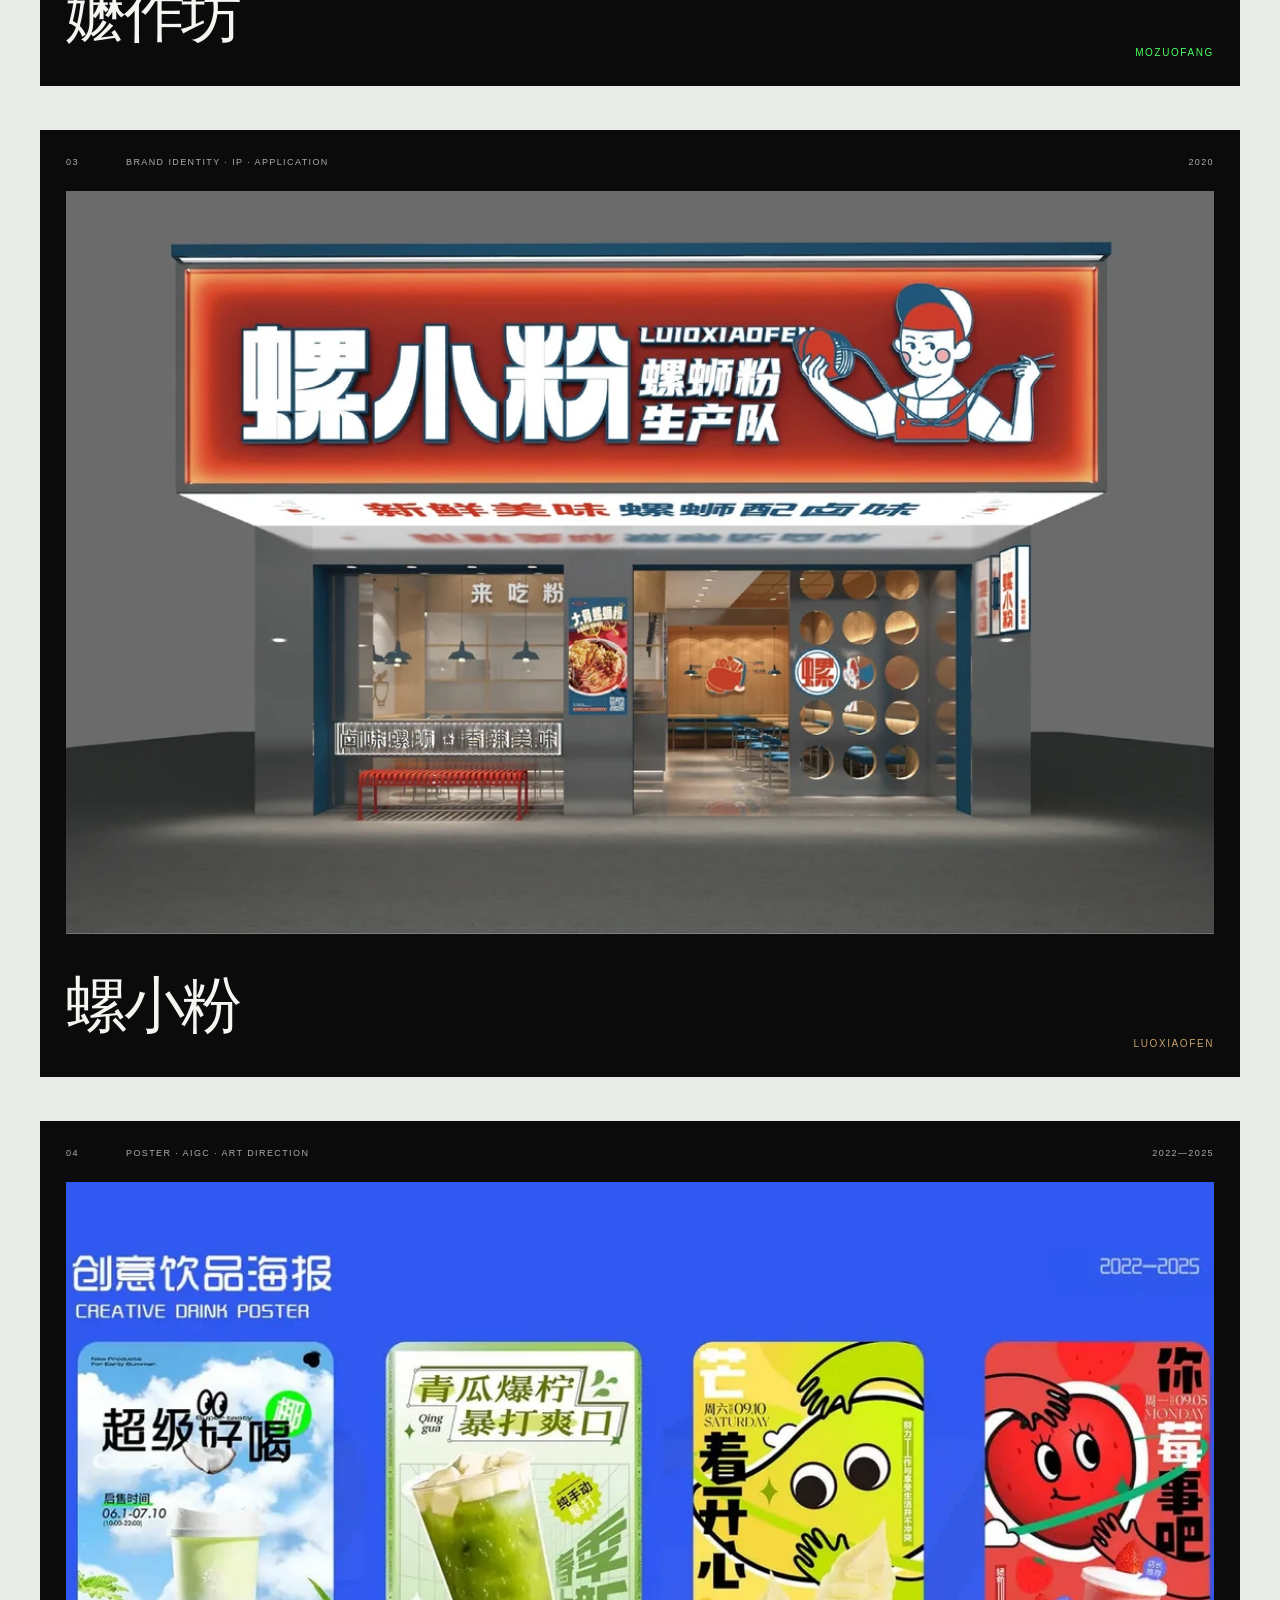
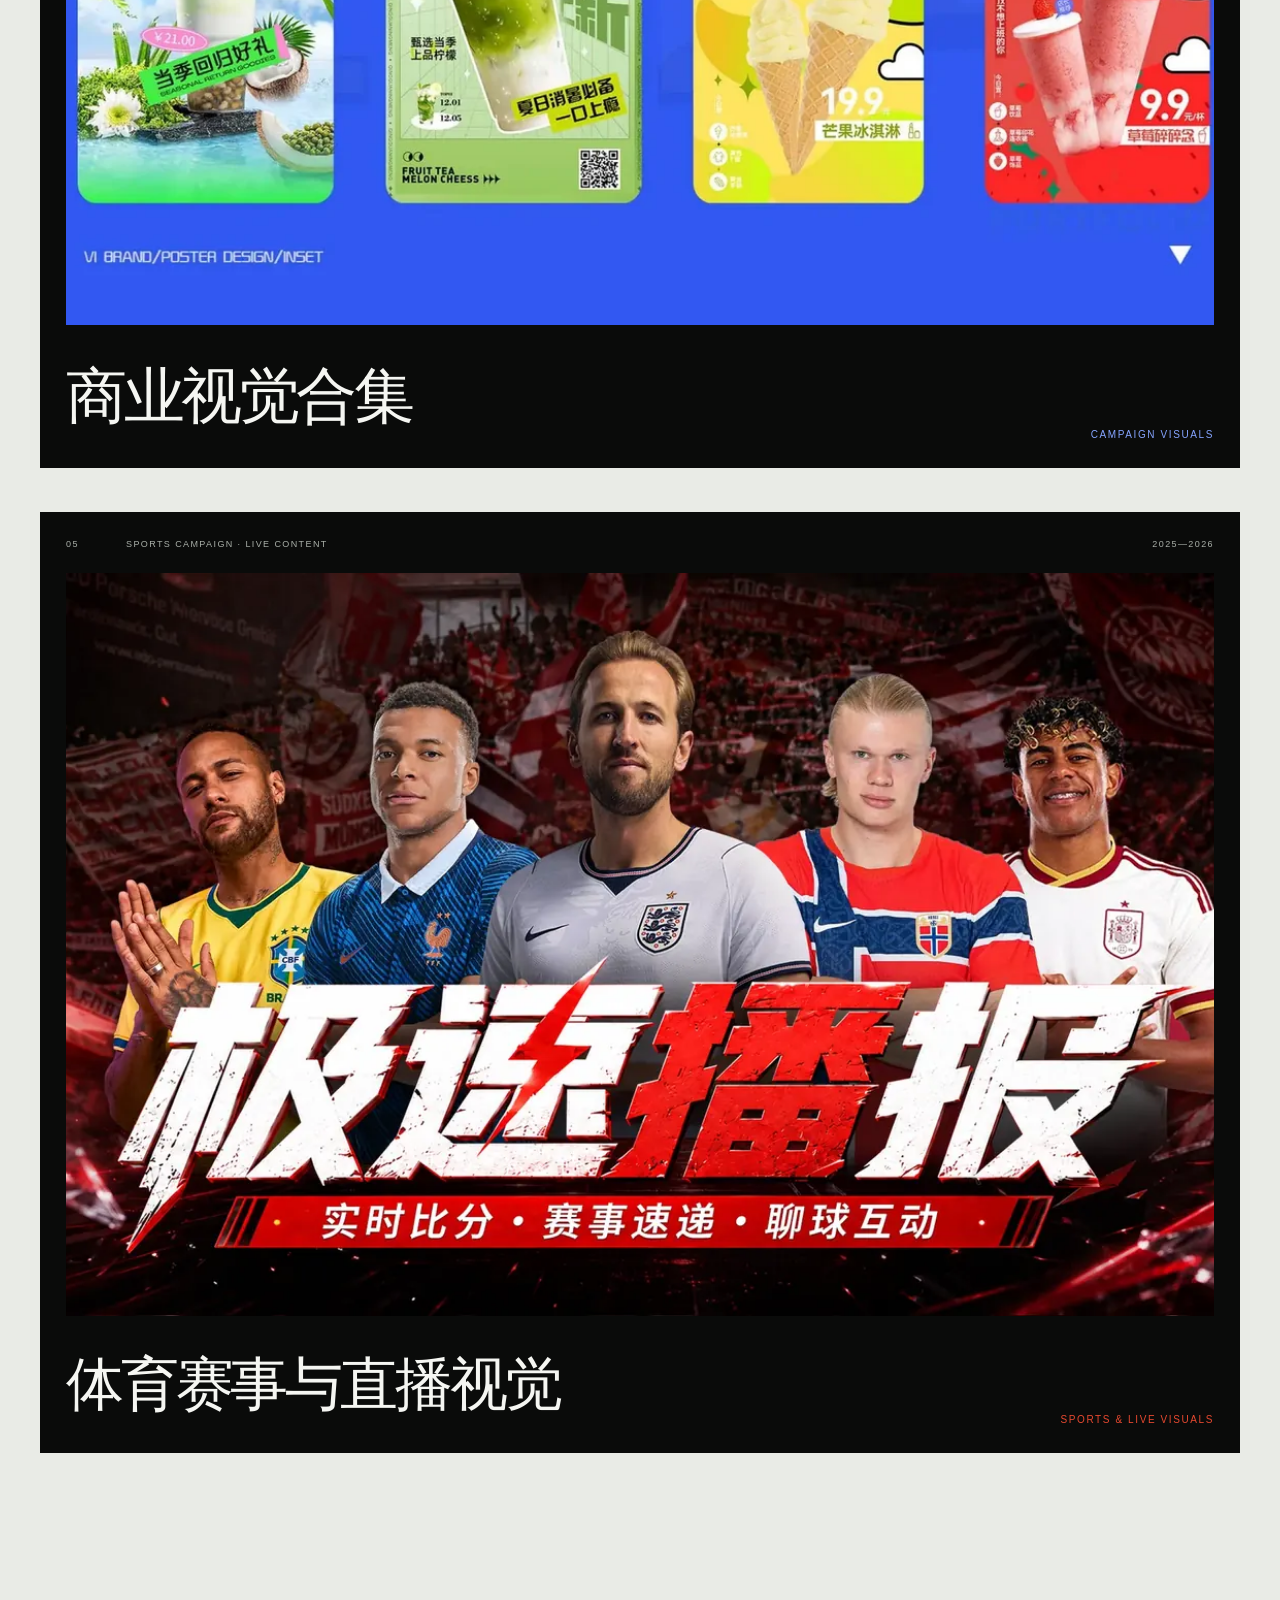
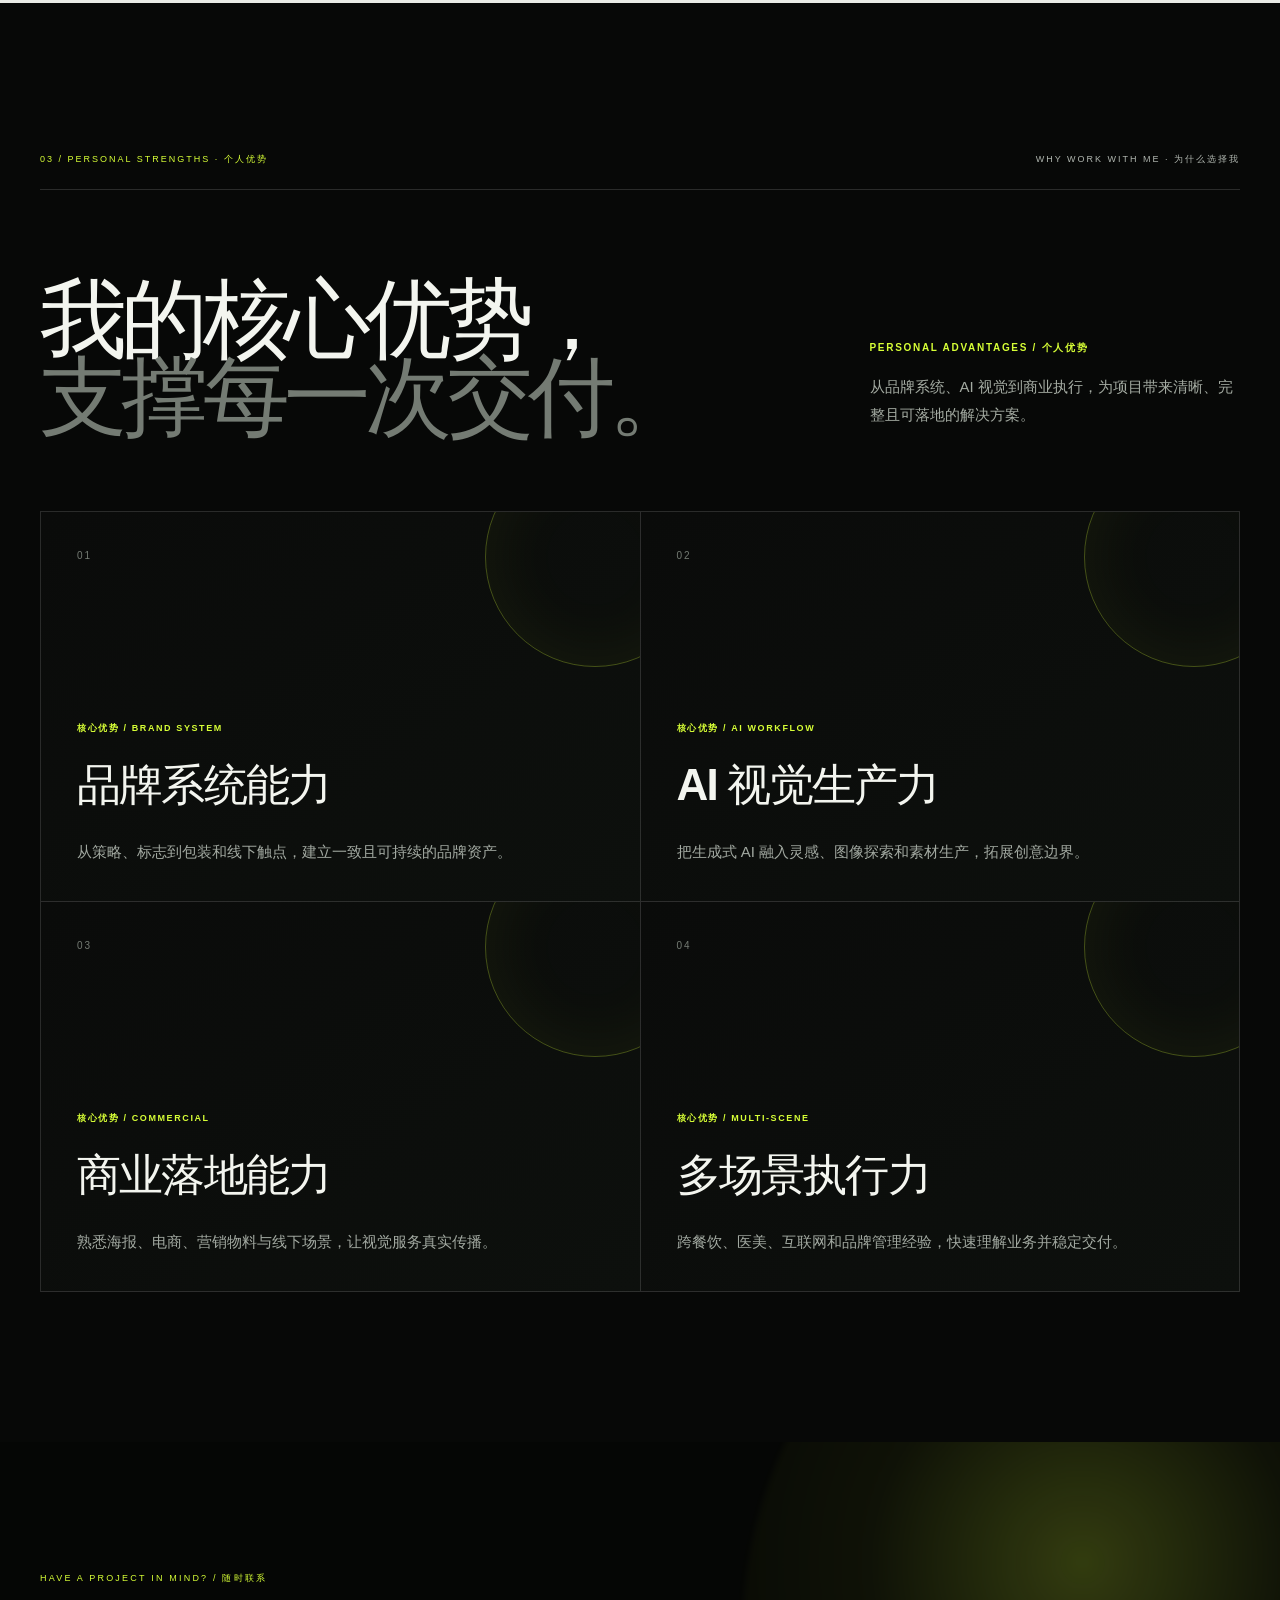
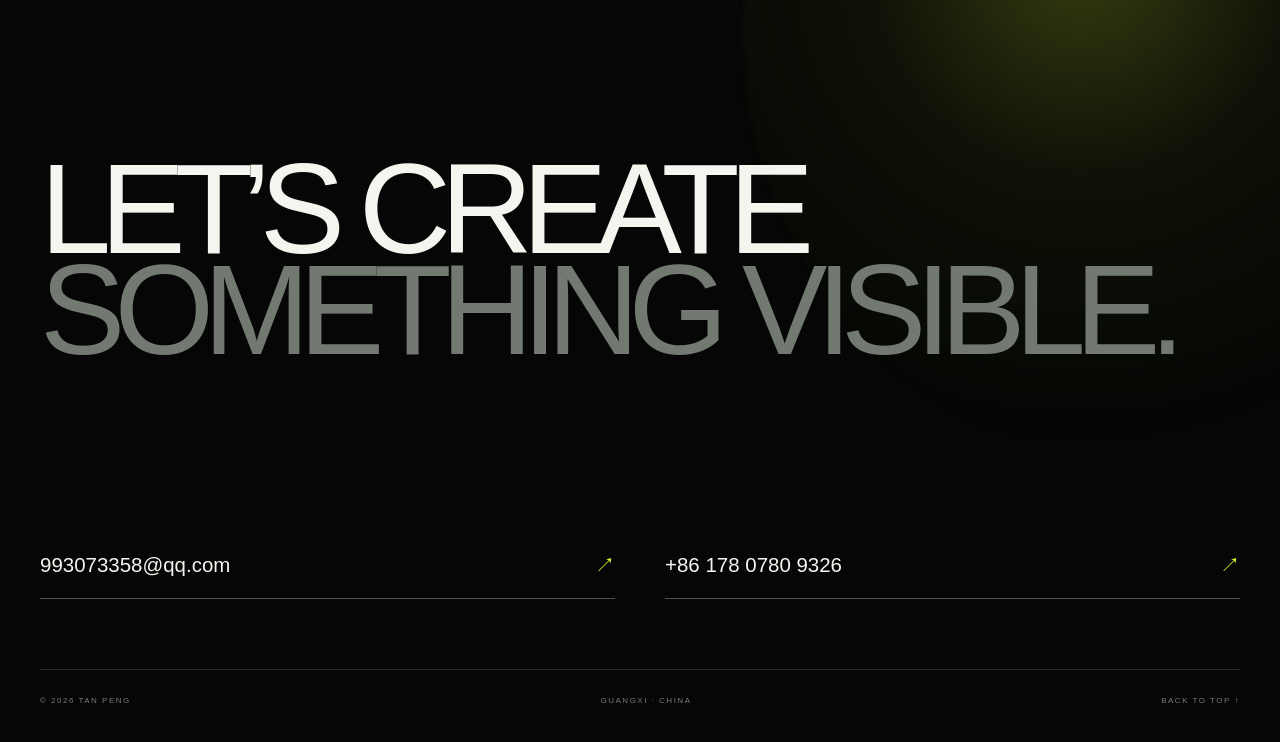
==== commit a37896ff: "Reduce sports cover downloads with mobile and desktop variants" ====
--- a/lite/index.html
+++ b/lite/index.html
@@ -7,7 +7,7 @@
     <title>谭鹏 | Visual · AI · Brand Designer — V2 Lite</title>
     <script type="module" crossorigin src="./assets/index-BHKo-vGK.js?v=20261015-bao7"></script>
     <link rel="stylesheet" crossorigin href="./assets/index-DG2qx6yx.css?v=20261015-bao7">
-    <link rel="stylesheet" href="./sports-case.css?v=20261015-bao7">
+    <link rel="stylesheet" href="./sports-case.css?v=20261029-cover1">
     <link rel="stylesheet" href="./baobao-case.css?v=20261015-bao9">
     <link rel="stylesheet" href="./mozuofang-case.css?v=20261015-bao7">
     <link rel="stylesheet" href="./luoxiaofen-case.css?v=20261015-bao7">
@@ -18,10 +18,10 @@
     <link rel="stylesheet" href="./case-media-loader.css?v=20261015-bao7">
     <link rel="stylesheet" href="./hero-playback.css?v=20261015-bao7">
     <script type="module" src="./hero-playback.js?v=20261015-bao7"></script>
-    <script type="module" src="./case-media-loader.js?v=20261015-bao7"></script>
+    <script type="module" src="./case-media-loader.js?v=20261029-cover1"></script>
     <script type="module" src="./home-refinement.js?v=20261015-bao7"></script>
     <script type="module" src="./case-highlights.js?v=20261015-bao7"></script>
-    <script type="module" src="./sports-case.js?v=20261015-bao7"></script>
+    <script type="module" src="./sports-case.js?v=20261029-cover1"></script>
     <script type="module" src="./baobao-case.js?v=20261015-bao7"></script>
     <script type="module" src="./mozuofang-case.js?v=20261015-bao7"></script>
     <script type="module" src="./luoxiaofen-case.js?v=20261015-bao7"></script>
--- a/lite/sports-case.css
+++ b/lite/sports-case.css
@@ -1,4 +1,6 @@
 .sports-project-card .v2-project-image img { object-position: center; }
+.sports-project-card .v2-project-image picture { display: block; width: 100%; height: 100%; }
+.sports-case-modal .v2-case-hero picture { display: block; width: 100%; }
 .sports-project-card .v2-project-name { gap: 24px; }
 .sports-project-card .v2-project-name h3 { font-size: clamp(30px, 4.5vw, 72px); }
 .sports-case-modal .v2-case-title h2 { font-size: clamp(50px, 8vw, 126px); line-height: 1.02; }
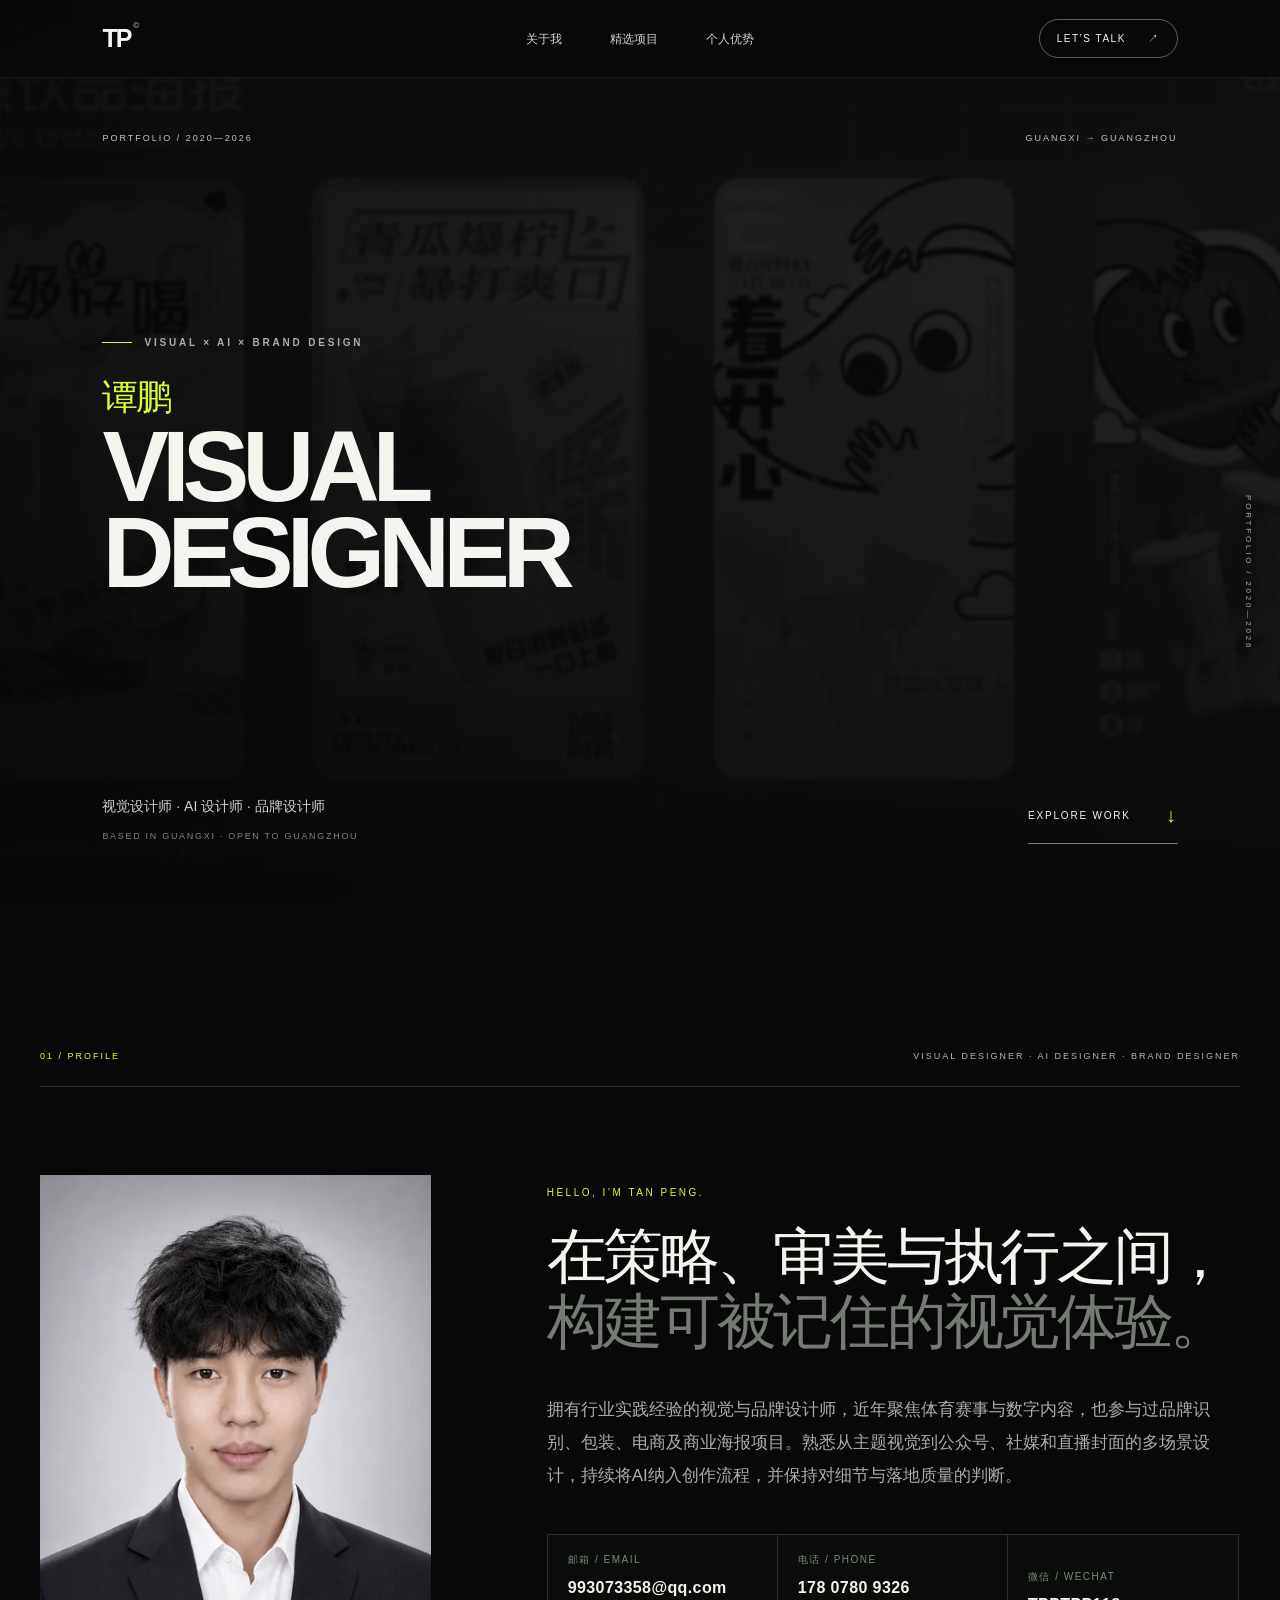
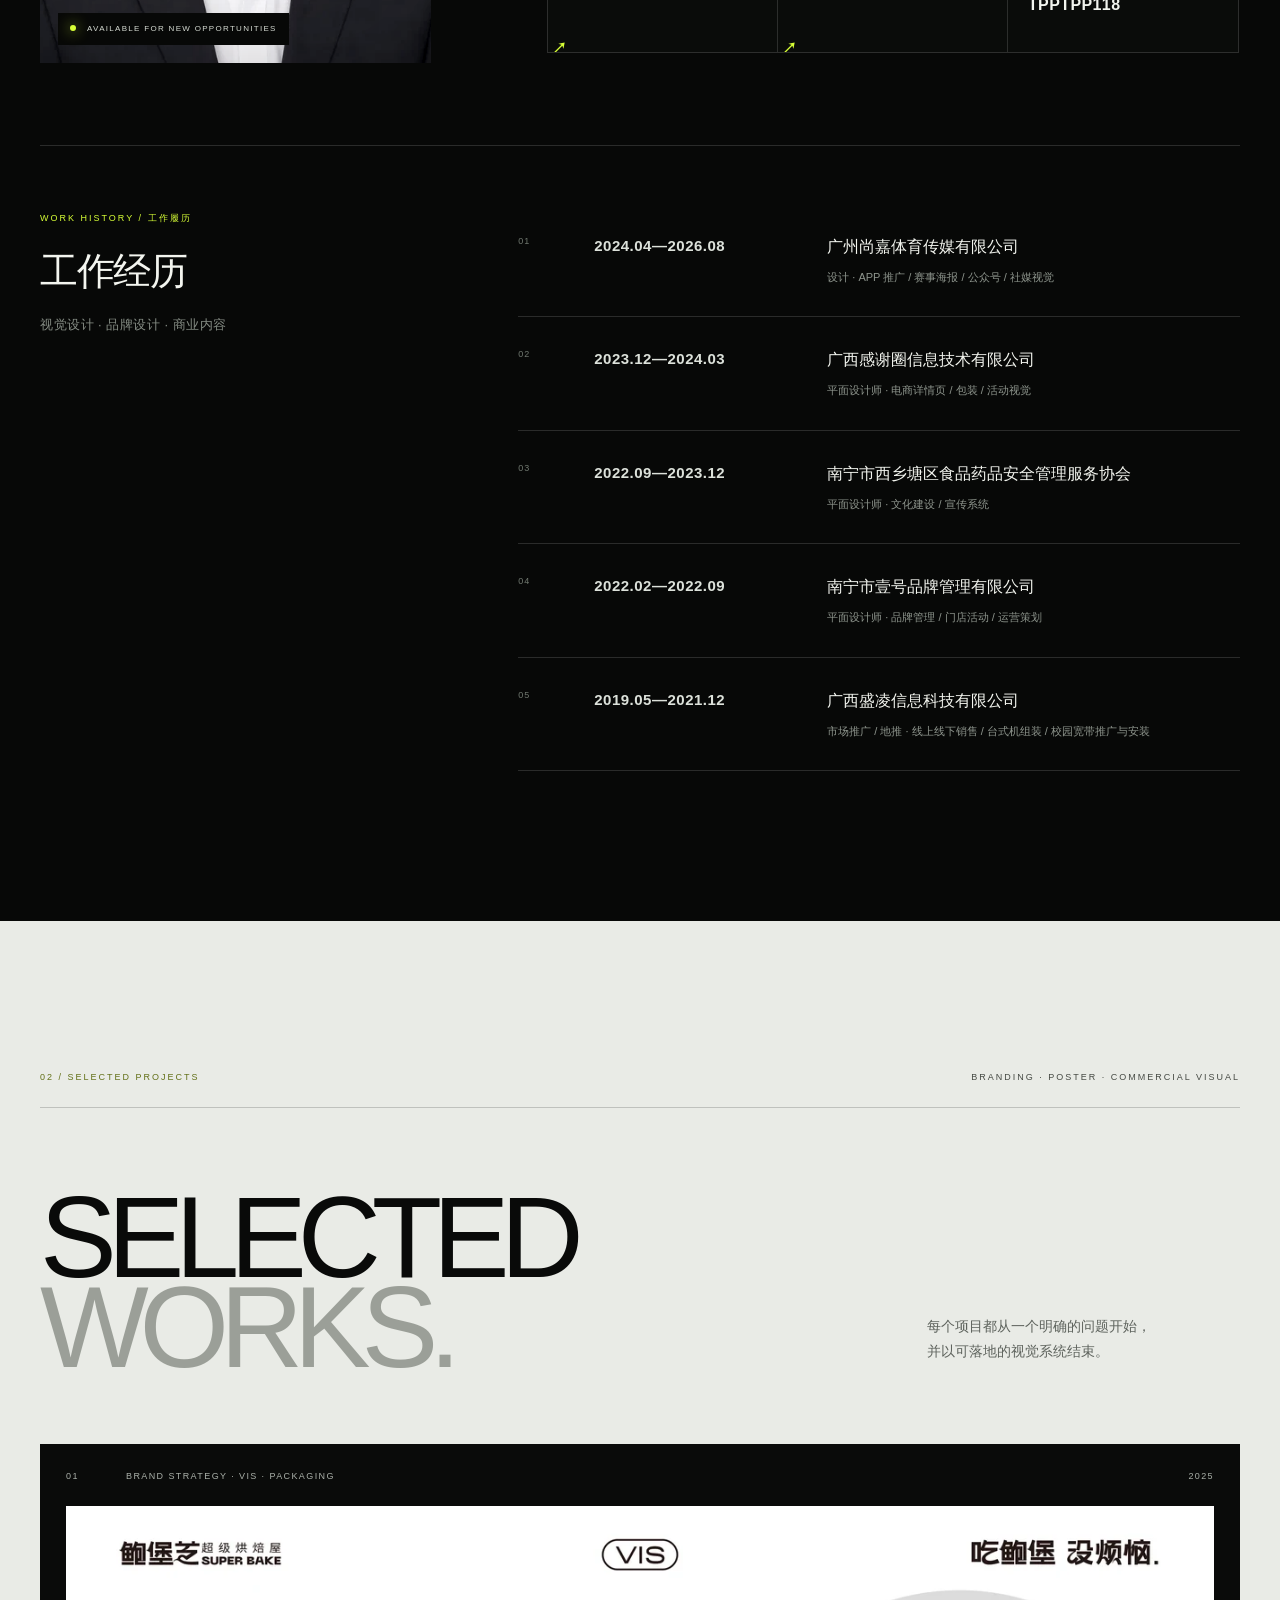
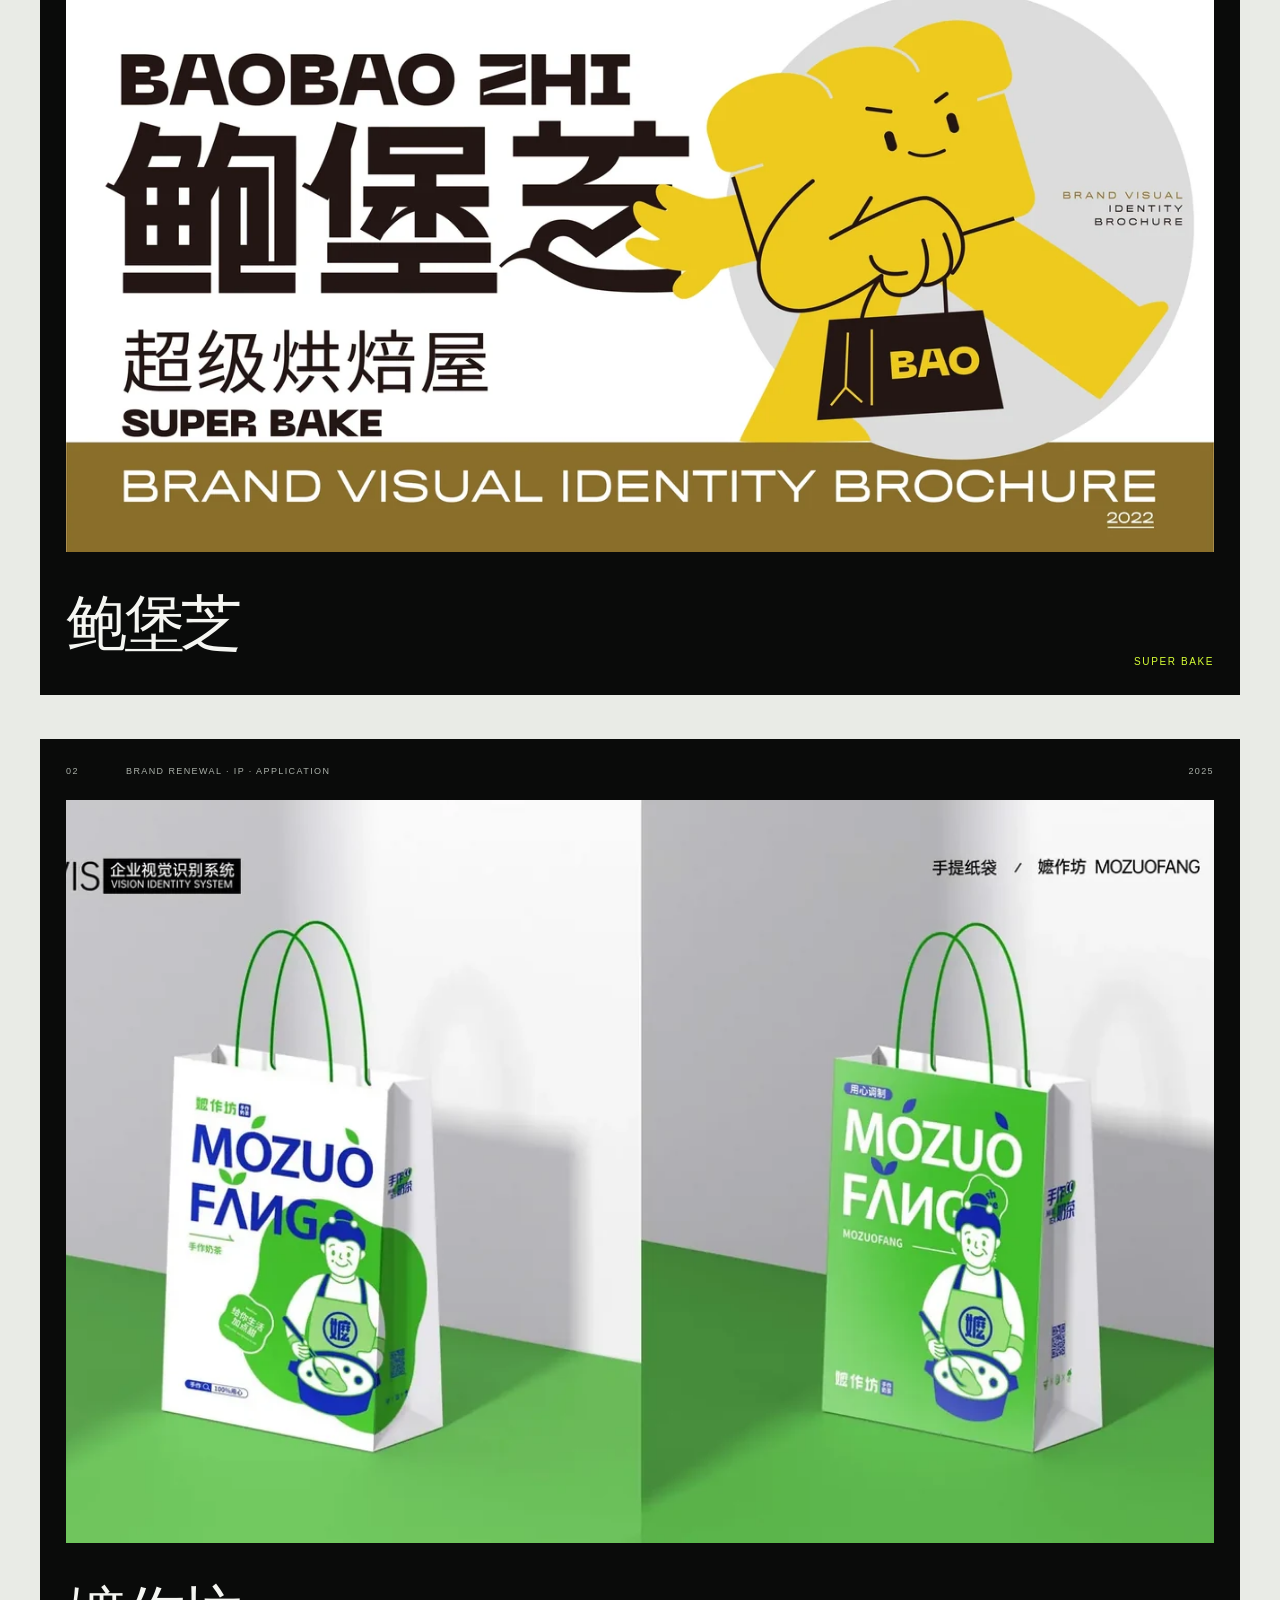
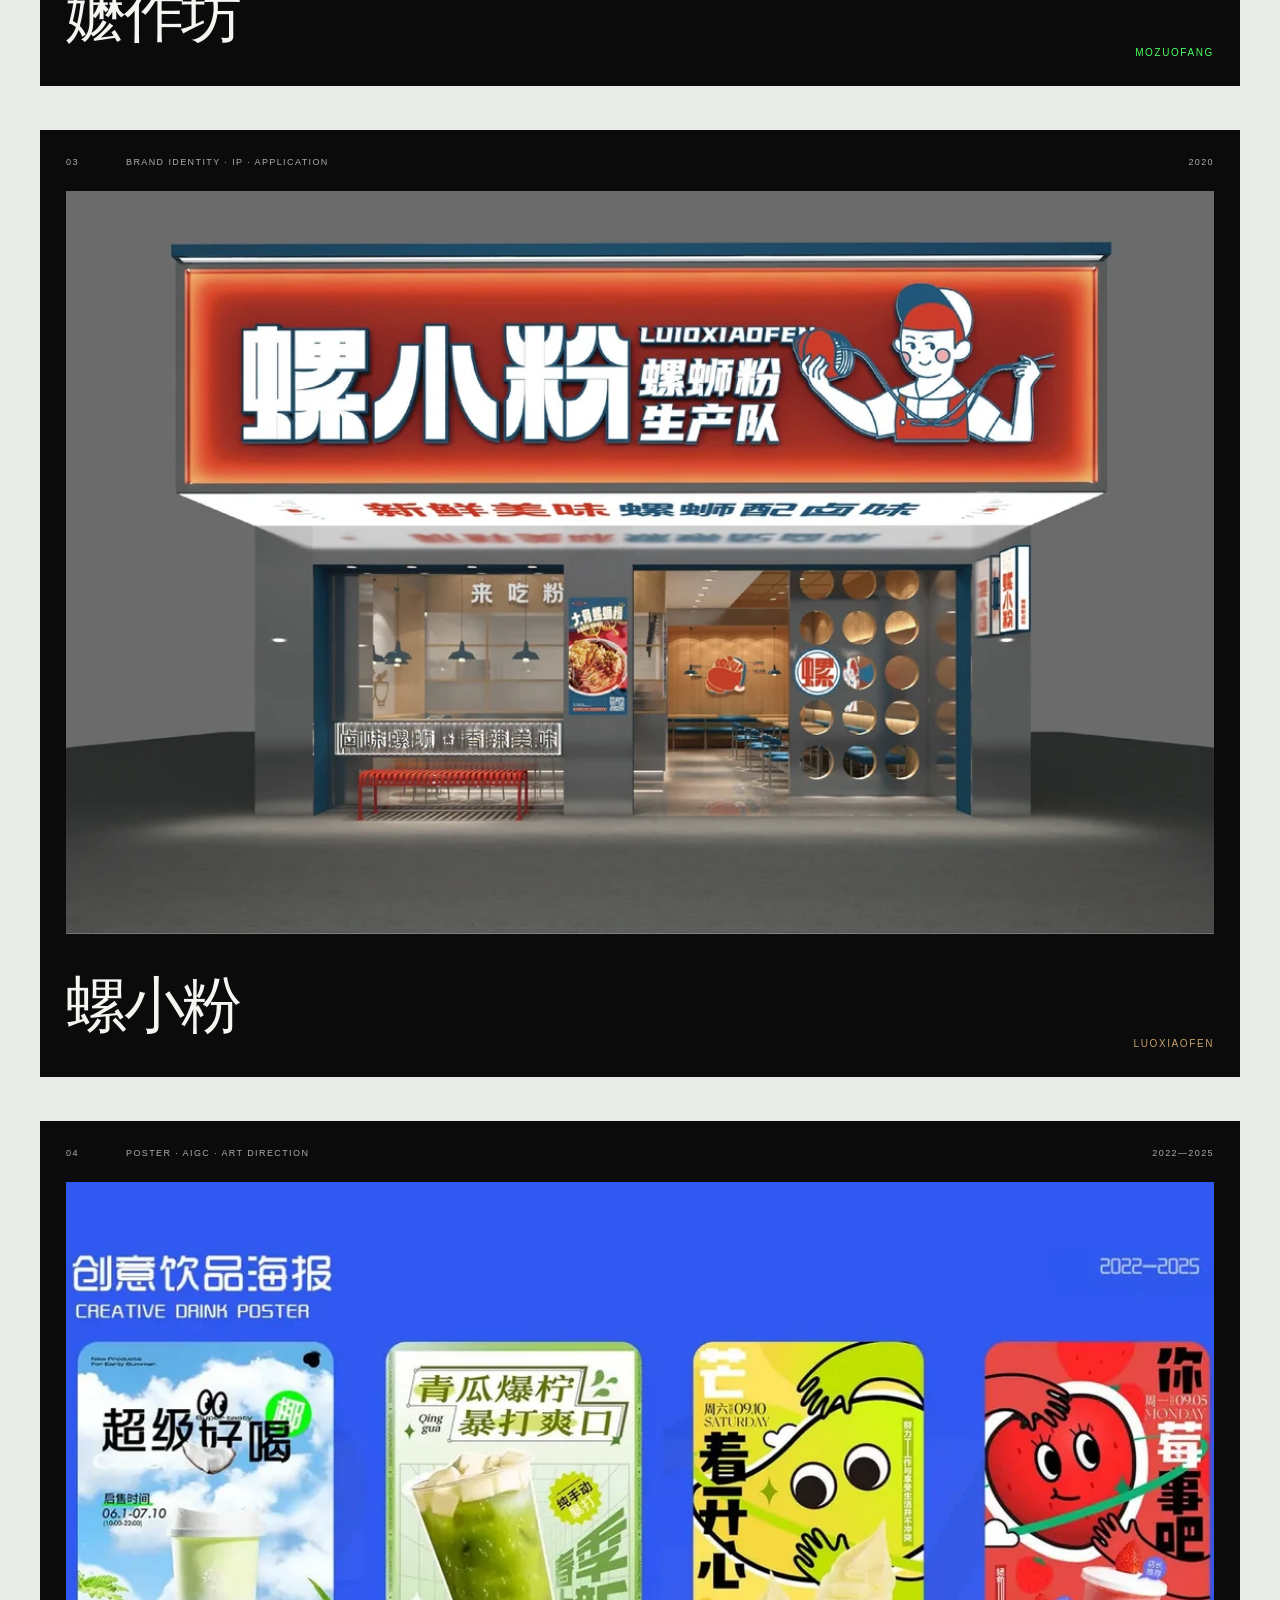
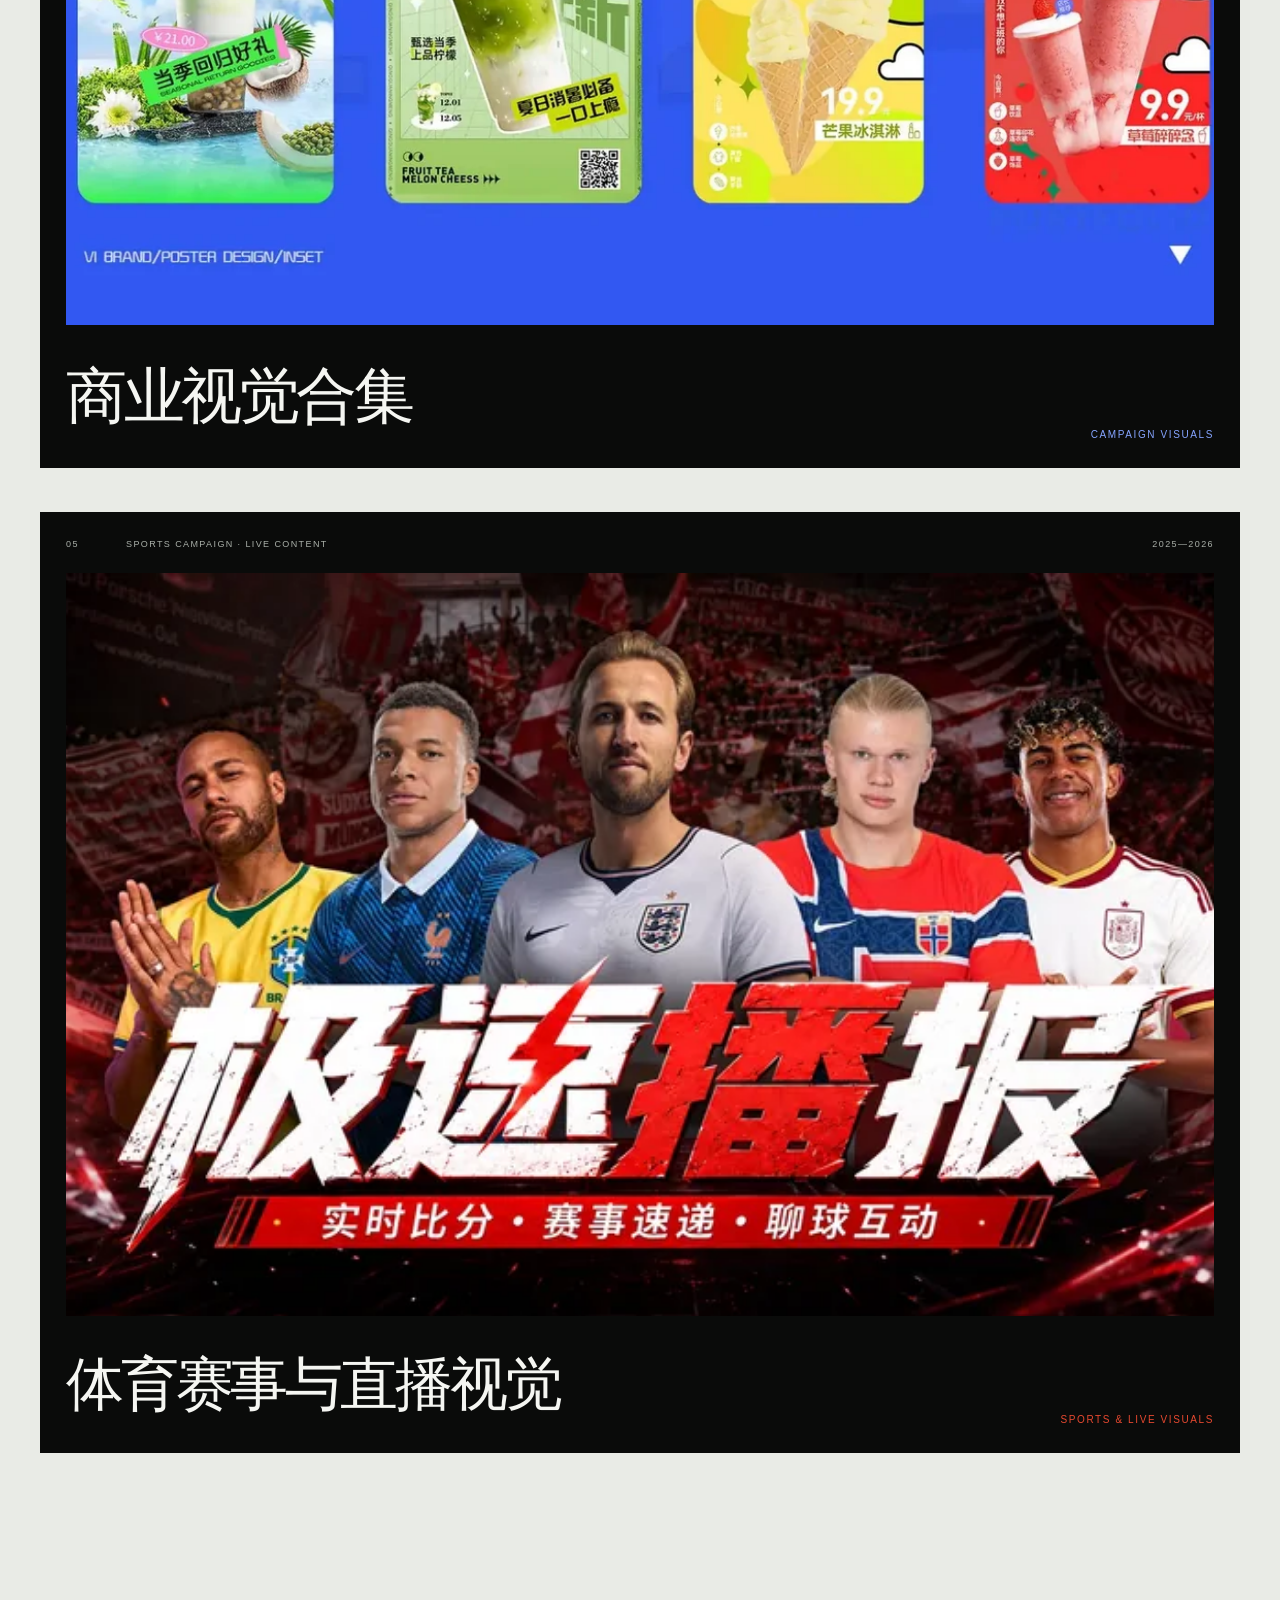
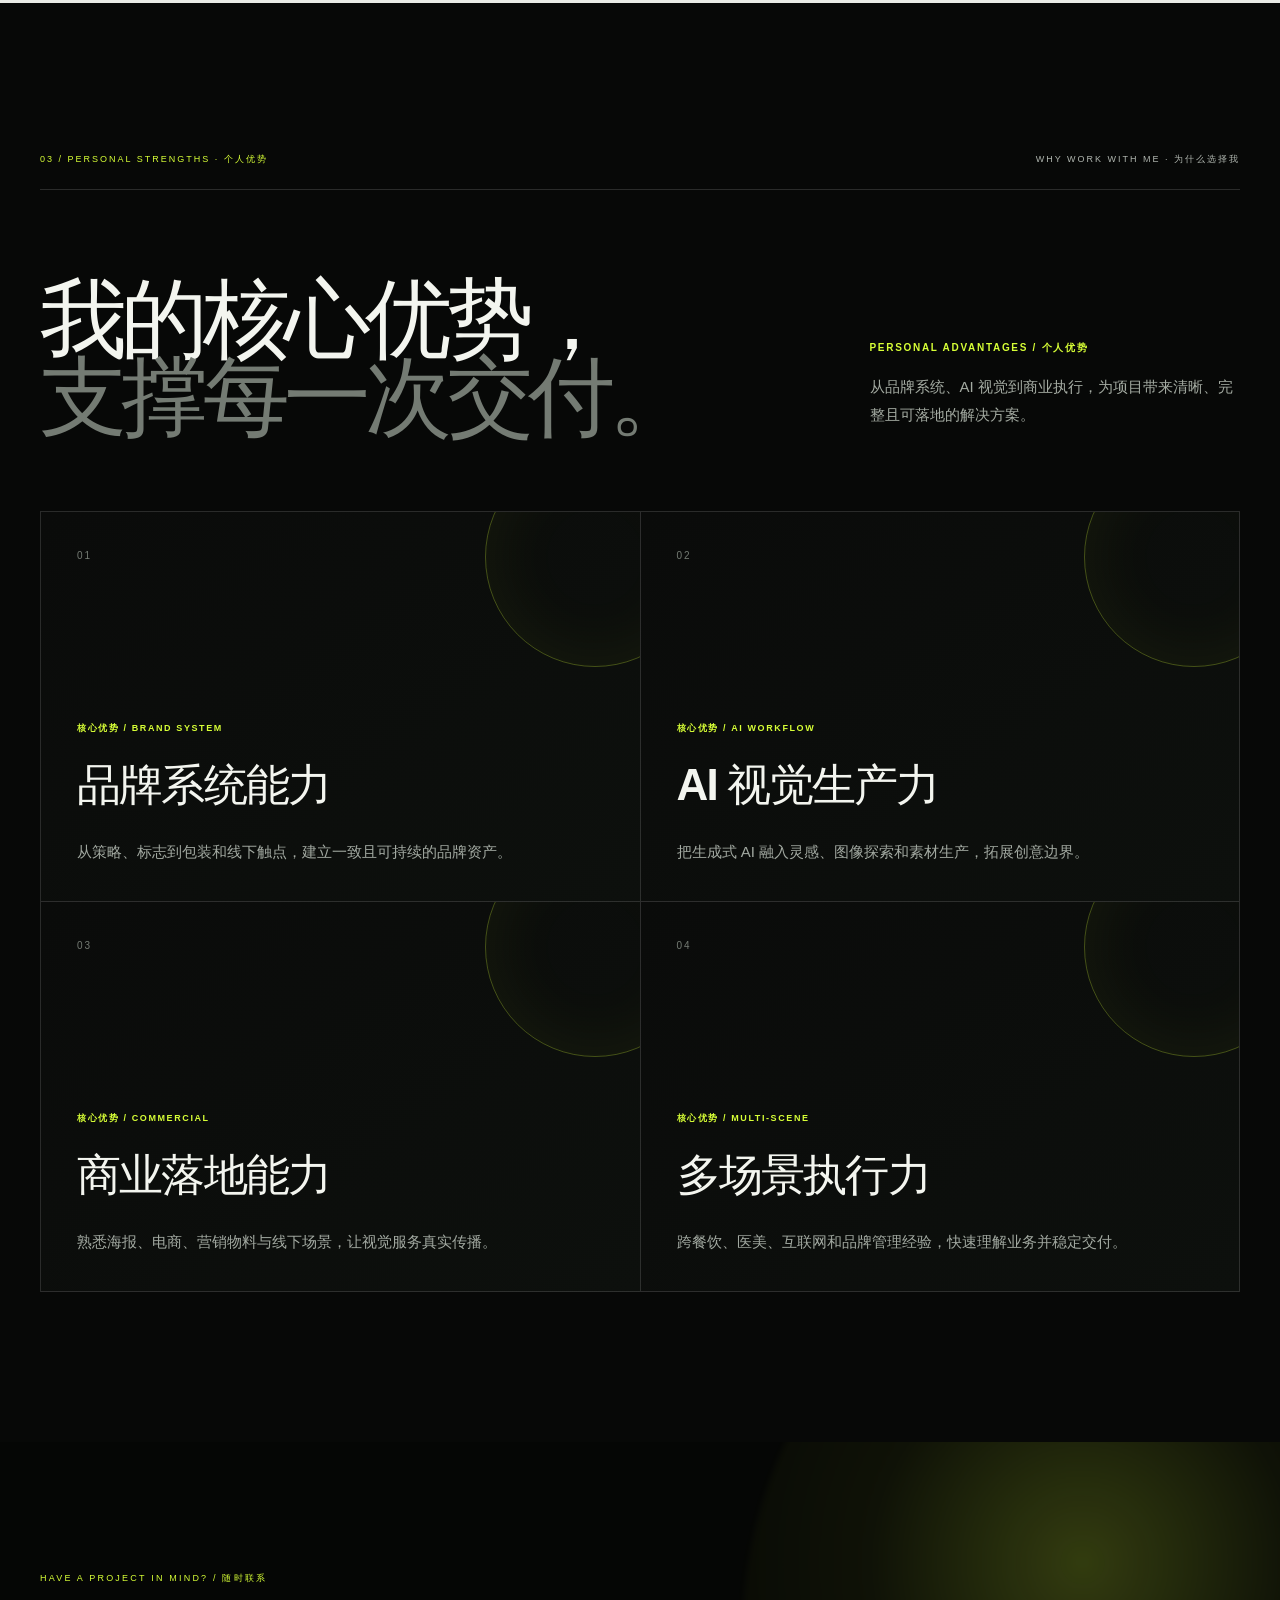
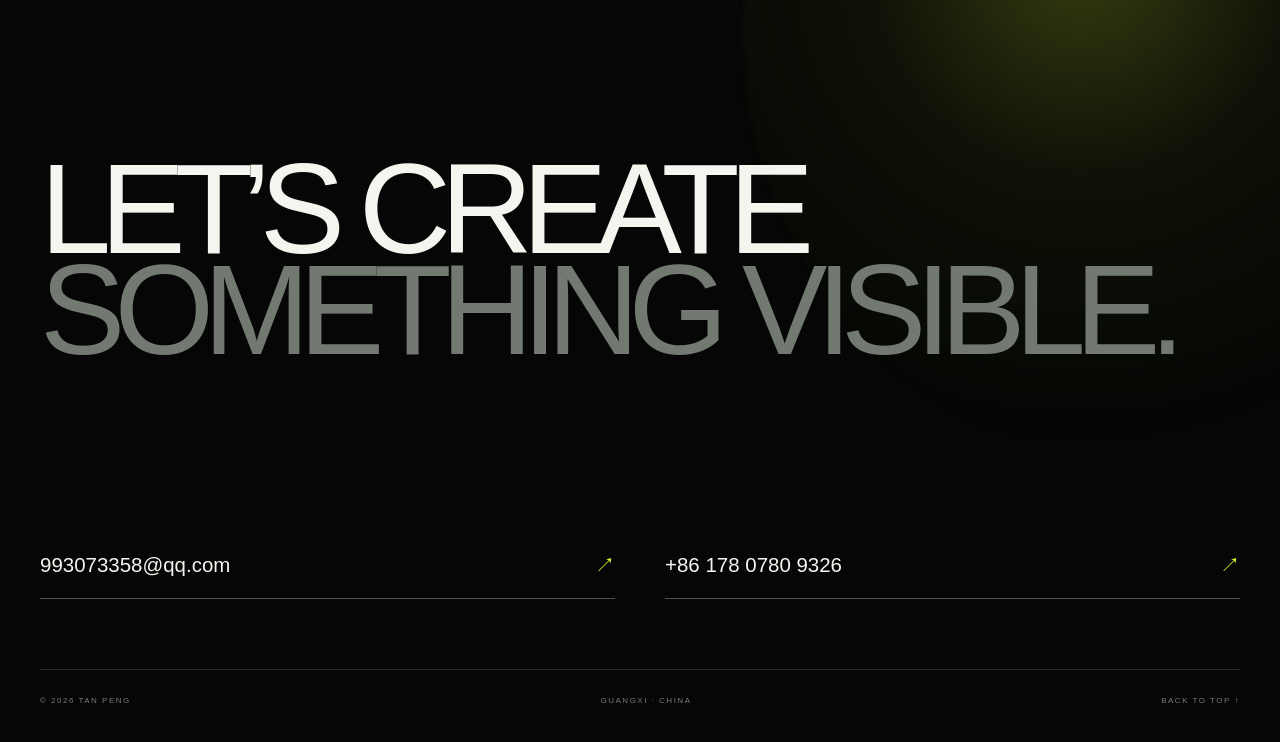
==== commit ce114a7b: "Fix mobile case loading stalls and serve smaller case images" ====
--- a/lite/index.html
+++ b/lite/index.html
@@ -15,16 +15,16 @@
     <link rel="stylesheet" href="./case-controls.css?v=20261015-bao7">
     <link rel="stylesheet" href="./case-highlights.css?v=20261015-bao7">
     <link rel="stylesheet" href="./home-refinement.css?v=20261015-bao7">
-    <link rel="stylesheet" href="./case-media-loader.css?v=20261015-bao7">
+    <link rel="stylesheet" href="./case-media-loader.css?v=20261029-load2">
     <link rel="stylesheet" href="./hero-playback.css?v=20261015-bao7">
     <script type="module" src="./hero-playback.js?v=20261015-bao7"></script>
-    <script type="module" src="./case-media-loader.js?v=20261029-cover1"></script>
+    <script type="module" src="./case-media-loader.js?v=20261029-load2"></script>
     <script type="module" src="./home-refinement.js?v=20261015-bao7"></script>
     <script type="module" src="./case-highlights.js?v=20261015-bao7"></script>
-    <script type="module" src="./sports-case.js?v=20261029-cover1"></script>
-    <script type="module" src="./baobao-case.js?v=20261015-bao7"></script>
-    <script type="module" src="./mozuofang-case.js?v=20261015-bao7"></script>
-    <script type="module" src="./luoxiaofen-case.js?v=20261015-bao7"></script>
+    <script type="module" src="./sports-case.js?v=20261029-load2"></script>
+    <script type="module" src="./baobao-case.js?v=20261029-load2"></script>
+    <script type="module" src="./mozuofang-case.js?v=20261029-load2"></script>
+    <script type="module" src="./luoxiaofen-case.js?v=20261029-load2"></script>
     <script type="module" src="./resume-update.js?v=20261023-work-history1"></script>
   </head>
   <body><div id="root"></div></body>
--- a/lite/case-media-loader.css
+++ b/lite/case-media-loader.css
@@ -1,4 +1,20 @@
 /* Reserve the real image area while the first response is still arriving. */
+.case-media-host { position: relative; }
+.case-media-retry {
+  position: absolute;
+  z-index: 2;
+  inset: 50% auto auto 50%;
+  transform: translate(-50%, -50%);
+  max-width: 90%;
+  padding: 12px 18px;
+  border: 1px solid #76846b;
+  border-radius: 6px;
+  background: #151a13ee;
+  color: #f3f5ef;
+  font: inherit;
+  font-size: 13px;
+  cursor: pointer;
+}
 .v2-case-hero { position: relative; }
 .v2-case img.case-media-pending {
   background: #151a13;
